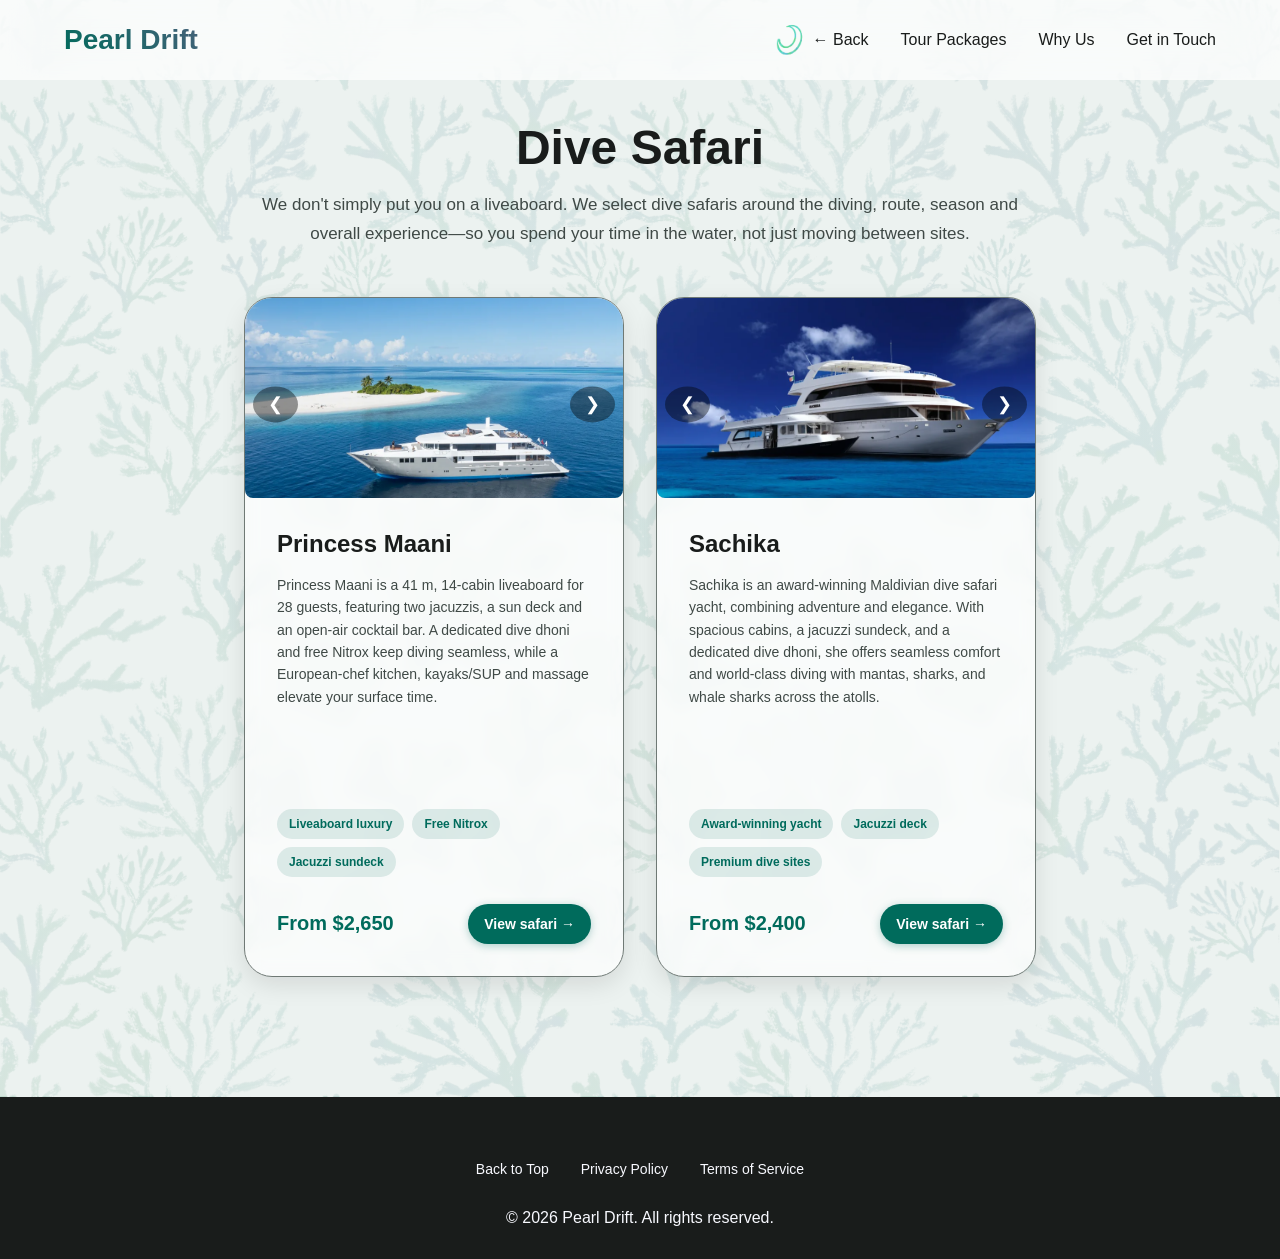
==== divesaf.html @ 76e69410 "Add files via upload" ====
<!DOCTYPE html>
<html lang="en">
<head>
    <meta charset="UTF-8">
    <meta name="viewport" content="width=device-width, initial-scale=1.0">
    <title>Pearl Drift Tours</title>
    <link rel="icon" type="image/svg+xml" href="images/favi.svg">
    <style>
        * {
            margin: 0;
            padding: 0;
            box-sizing: border-box;
        }

        body {
            font-family: 'Google Sans', -apple-system, BlinkMacSystemFont, 'Segoe UI', Roboto, sans-serif;
            transition: all 0.3s cubic-bezier(0.4, 0, 0.2, 1);
            overflow-x: hidden;
        }

        /* Light Theme Variables */
        :root {
            --primary: #006b5c;
            --primary-container: #7df8e5;
            --tertiary: #456179;
            --surface: #f8f9ff;
            --surface-variant: #dae4e0;
            --surface-container: #ecf2f0;
            --outline: #6f7975;
            --on-primary: #ffffff;
            --on-surface: #191c1b;
            --on-surface-variant: #3f4946;
            --background: linear-gradient(135deg, #f8f9ff 0%, #e3f2fd 100%);
            --tours-background-image: url("images/back/cor/corL.webp");
            --tours-background-overlay: rgba(236, 242, 240, 0.9);
            --card-background: rgba(255, 255, 255, 0.7);
            --footer-background: #191c1b;
            --footer-text: #f8f9ff;
        }

        /* Dark Theme Variables */
        [data-theme="dark"] {
            --primary: #5ddcc6;
            --primary-container: #00513f;
            --tertiary: #a2cbef;
            --surface: #0f1513;
            --surface-variant: #3f4946;
            --surface-container: #1a201e;
            --outline: #899390;
            --on-primary: #003831;
            --on-surface: #e0e3e1;
            --on-surface-variant: #bfc9c5;
            --background: linear-gradient(135deg, #0f1513 0%, #1a1f1c 100%);
            --tours-background-image: url("images/back/cor/corD.webp");
            --tours-background-overlay: rgba(26, 32, 30, 0.9);
            --card-background: rgba(26, 32, 30, 0.8);
            --footer-background: #0a0e0c;
            --footer-text: #e0e3e1;
        }

        body {
            background: var(--background);
            color: var(--on-surface);
        }

        /* Theme Toggle Switch */
        .theme-toggle {
            background: none;
            border: none;
            font-size: 20px;
            color: var(--on-surface);
            cursor: pointer;
            padding: 8px;
            transition: all 0.3s cubic-bezier(0.4, 0, 0.2, 1);
            border-radius: 50%;
            display: flex;
            align-items: center;
            justify-content: center;
            width: 48px;
            height: 48px;
            outline: none;
        }

        .theme-toggle:hover {
            background: var(--surface-variant);
            transform: scale(1.1);
        }

        /* Mobile Menu Button */
        .mobile-menu-toggle {
            display: none;
            background: none;
            border: none;
            font-size: 24px;
            color: var(--on-surface);
            cursor: pointer;
            border-radius: 50%;
            width: 40px;
            height: 40px;
            transition: all 0.3s cubic-bezier(0.4, 0, 0.2, 1);
            outline: none;
        }

        .mobile-menu-toggle:hover {
            background: var(--surface-variant);
        }

        /* Nav Controls Container */
        .nav-controls {
            display: flex;
            align-items: center;
            gap: 8px;
        }

        /* Left side container for logo and theme toggle */
        .nav-left {
            display: flex;
            align-items: center;
            gap: 16px;
        }

        /* Dynamic Header */
        header {
            position: fixed;
            top: 0;
            width: 100%;
            background: var(--card-background);
            backdrop-filter: blur(20px);
            z-index: 1000;
            padding: 16px 0;
            transition: all 0.3s cubic-bezier(0.4, 0, 0.2, 1);
        }

        nav {
            max-width: 1200px;
            margin: 0 auto;
            display: flex;
            justify-content: space-between;
            align-items: center;
            padding: 0 24px;
        }

        nav > :last-child {
            margin-left: auto;
        }

        .logo {
            font-size: 28px;
            font-weight: 700;
            text-decoration: none;
            background: linear-gradient(45deg, var(--primary), var(--tertiary));
            -webkit-background-clip: text;
            -webkit-text-fill-color: transparent;
            background-clip: text;
        }

        .nav-links {
            display: flex;
            gap: 32px;
            list-style: none;
            transition: all 0.3s cubic-bezier(0.4, 0, 0.2, 1);
            align-items: center;
            margin: 0;
            padding: 0;
        }

        .nav-links a {
            text-decoration: none;
            color: var(--on-surface);
            font-weight: 500;
            transition: all 0.3s ease;
            position: relative;
            display: inline-flex;
            align-items: center;
            height: 48px;
            line-height: 1;
            padding: 8px 0;
        }

        .nav-links a:hover {
            color: var(--primary);
        }

        .nav-links a::after {
            content: '';
            position: absolute;
            bottom: -4px;
            left: 0;
            width: 0;
            height: 2px;
            background: var(--primary);
            transition: width 0.3s ease;
        }

        .nav-links a:hover::after {
            width: 100%;
        }

        /* Tours Section */
        .tours {
            padding: 120px 0;
            background-color: var(--surface-container);
            background-image: linear-gradient(var(--tours-background-overlay), var(--tours-background-overlay)), var(--tours-background-image);
            background-position: center;
            background-size: cover;
            background-repeat: no-repeat;
        }

        .tours-container {
            max-width: 1200px;
            margin: 0 auto;
            padding: 0 24px;
        }

        .tours h2 {
            text-align: center;
            font-size: clamp(32px, 6vw, 48px);
            font-weight: 700;
            margin-bottom: 16px;
            color: var(--on-surface);
        }

        .tours-intro {
            max-width: 760px;
            margin: 0 auto 48px;
            color: var(--on-surface-variant);
            font-size: 17px;
            line-height: 1.7;
            text-align: center;
        }

        .tours-grid {
            display: grid;
            grid-template-columns: repeat(auto-fit, minmax(300px, 1fr));
            gap: 32px;
        }

        .tour-card {
            background: var(--card-background);
            border-radius: 28px;
            overflow: hidden;
            transition: all 0.3s cubic-bezier(0.4, 2, 0.2, 1);
            box-shadow: 0 8px 24px rgba(0, 0, 0, 0.1);
            backdrop-filter: blur(10px);
            border: 1px solid var(--outline);
            display: flex;
            flex-direction: column;
            height: 100%;
        }

        .tour-card:hover {
            transform: translateY(-8px);
            box-shadow: 0 16px 40px rgba(0, 0, 0, 0.15);
        }

        .tour-image-slideshow {
            position: relative;
            width: 100%;
            height: 200px;
            overflow: hidden;
            border-radius: 8px;
            cursor: pointer;
        }

        .tour-image-slideshow img {
            width: 100%;
            height: 100%;
            object-fit: cover;
            display: none;
            transition: opacity 0.5s ease-in-out;
        }

        .tour-image-slideshow img.active {
            display: block;
        }

        .tour-image-slideshow .prev,
        .tour-image-slideshow .next {
            position: absolute;
            top: 50%;
            transform: translateY(-32%);
            background: rgba(0,0,0,0.4);
            color: white;
            border: none;
            padding: 7px 15px;
            cursor: pointer;
            font-size: 18px;
            border-radius: 50%;
            transition: background 0.3s;
            z-index: 10;
        }

        .tour-image-slideshow .prev:hover,
        .tour-image-slideshow .next:hover {
            background: rgba(0,0,0,0.7);
        }

        .tour-image-slideshow .prev {
            left: 8px;
        }

        .tour-image-slideshow .next {
            right: 8px;
        }

        .tour-content {
            flex: 1 1 auto;
            display: flex;
            flex-direction: column;
            padding: 32px;
            height: auto;
        }

        .tour-content h3 {
            font-size: clamp(20px, 4vw, 24px);
            font-weight: 600;
            margin-bottom: 16px;
            color: var(--on-surface);
        }

        .tour-content p {
            flex: 1 1 auto;
            min-height: 0;
            color: var(--on-surface-variant);
            line-height: 1.6;
            margin-bottom: 24px;
            font-size: 14px;
            max-height: 200px;
            overflow-y: auto;
            overscroll-behavior: contain;
        }

        .tour-content p.is-scrollable:not(.is-at-scroll-end),
        #detailsModalBody.is-scrollable:not(.is-at-scroll-end) {
            -webkit-mask-image: linear-gradient(to bottom, #000 50%, rgba(0, 0, 0, 0.45) 100%);
            mask-image: linear-gradient(to bottom, #000 50%, rgba(0, 0, 0, 0.45) 100%);
        }

        .tour-content p.is-scrollable:focus-visible,
        #detailsModalBody.is-scrollable:focus-visible {
            outline: 2px solid var(--outline);
            outline-offset: 2px;
        }

        .tour-badges {
            display: flex;
            flex-wrap: wrap;
            gap: 8px;
            margin-top: auto;
            margin-bottom: 16px;
        }

        .tour-badge {
            display: inline-flex;
            align-items: center;
            padding: 8px 12px;
            border-radius: 999px;
            background: rgba(0, 107, 92, 0.12);
            color: var(--primary);
            font-size: 12px;
            font-weight: 600;
        }

        .tour-price {
            font-size: 20px;
            font-weight: 700;
            color: var(--primary);
            margin: 0;
            min-width: 0;
        }

        .tour-card-footer {
            display: flex;
            align-items: center;
            justify-content: space-between;
            gap: 12px;
            margin-top: auto;
        }

        .tour-card-footer .Contact-details-button {
            min-width: 0;
            padding: 12px 16px;
        }

        .Contact-details-button {
            background: var(--primary);
            color: var(--on-primary);
            border: none;
            padding: 12px 24px;
            border-radius: 100px;
            font-size: 14px;
            font-weight: 600;
            cursor: pointer;
            transition: all 0.3s cubic-bezier(0.4, 0, 0.2, 1);
            box-shadow: 0 2px 8px rgba(0, 107, 92, 0.3);
            outline: none;
            flex: 0 0 auto;
            min-width: 160px;
        }

        .flex-center-gap {
            display: flex;
            gap: 12px;
            justify-content: center;
        }

        .Contact-details-button:hover {
            transform: translateY(-1px);
            box-shadow: 0 4px 16px rgba(0, 107, 92, 0.4);
        }

        /* Footer */
        footer {
            background: var(--footer-background);
            color: var(--footer-text);
            padding: 64px 0 32px;
            text-align: center;
        }

        .footer-content {
            max-width: 1200px;
            margin: 0 auto;
            padding: 0 24px;
        }

        .footer-links {
            display: flex;
            justify-content: center;
            gap: 32px;
            margin-bottom: 32px;
            flex-wrap: wrap;
        }

        .footer-links a {
            color: var(--footer-text);
            text-decoration: none;
            transition: opacity 0.3s ease;
            font-size: 14px;
        }

        .footer-links a:hover {
            opacity: 0.7;
        }

        /* Animations */
        /* Mobile Responsive Design */
        @media (max-width: 768px) {
            .mobile-menu-toggle {
                display: block;
            }
            
            .nav-left {
                gap: 8px;
            }

            .theme-toggle {
                width: 36px;
                height: 36px;
                padding: 6px;
            }
            
            .nav-links {
                position: fixed;
                top: 72px;
                right: -100%;
                width: 80%;
                max-width: 300px;
                /* keep menu within viewport height; account for header space */
                height: calc(100vh);
                /* translucent fallback so panel shows even when blur isn't supported */
                background: var(--card-background, rgba(255,255,255,0.75));
                /* ensure correct compositing for backdrop */
                isolation: isolate;
                /* sit above other content */
                z-index: 1500;
                flex-direction: column;
                justify-content: flex-start;
                align-items: center;
                gap: 50px;
                padding: 40px 20px;

                transition: right 0.3s cubic-bezier(0.4, 0, 0.2, 1);
            }
            
            .nav-links.active {
                right: 0;
            }

            /* Enable backdrop-filter only when supported (use standard property to avoid
               DevTools 'invalid property' noise for prefixed rules) */
            @supports (backdrop-filter: blur(20px)) {
                .nav-links {
                    backdrop-filter: blur(20px);
                }
            }
            .nav-links a {
                font-size: 18px;
                padding: 12px 0;
                width: 100%;
                text-align: center;
            }
            
            .tours {
                padding: 80px 0;
            }
            
            .tours-container {
                padding: 0 20px;
            }
            
            .tours h2 {
                margin-bottom: 16px;
            }

            .tours-intro {
                margin-bottom: 32px;
                font-size: 16px;
            }
            
            .tours-grid {
                grid-template-columns: 1fr;
                gap: 24px;
            }
            
            .tour-content {
                padding: 32px 24px;
            }
            
            .footer-links {
                flex-direction: column;
                gap: 16px;
            }
            
            .footer-content {
                padding: 0 20px;
            }
            
            footer {
                padding: 48px 0 24px;
            }
        }

        /* Tablet Responsive */
        @media (max-width: 1024px) and (min-width: 769px) {
            .tours-grid {
                grid-template-columns: repeat(2, 1fr);
            }
            
            .tours-container {
                padding: 0 40px;
            }
        }

        @media (min-width: 769px) {
            .tours-grid {
                grid-template-columns: repeat(auto-fit, 380px);
                justify-content: center;
            }

            .tour-card {
                height: 680px;
            }

            .tour-image-slideshow {
                flex: 0 0 200px;
            }
        }

        /* Desktop: center the nav links */
        @media (min-width: 769px) {
            nav {
                display: grid;
                grid-template-columns: auto 1fr auto;
                align-items: center;
            }

            .nav-links {
                justify-self: center;
            }

            .nav-controls {
                justify-self: end;
            }

            .theme-toggle {
                width: 48px;
                height: 48px;
                padding: 8px;
            }
        }

        /* Extra Small Mobile */
        @media (max-width: 480px) {
            .tours h2 {
                font-size: 28px;
            }
            
            .tour-content h3 {
                font-size: 18px;
            }
            
            .tour-content {
                padding: 24px 20px;
            }
            
            .nav-links {
                width: 90%;
            }
            
            .logo {
                font-size: 24px;
            }
        }

        /* Shared back link styles (looks like nav links) */
        .back-link,
        .back-desktop a {
            text-decoration: none;
            color: var(--on-surface);
            font-weight: 500;
            font-size: 16px;
            position: relative;
            transition: all 0.3s ease;
        }

        .back-link:hover,
        .back-desktop a:hover {
            color: var(--primary);
        }

        /* underline animation */
        .back-link::after,
        .back-desktop a::after {
            content: '';
            position: absolute;
            bottom: -4px;
            left: 0;
            width: 0;
            height: 2px;
            background: var(--primary);
            transition: width 0.3s ease;
        }

        .back-link:hover::after,
        .back-desktop a:hover::after {
            width: 100%;
        }

        /* show/hide depending on screen size */
        .back-mobile { display: none; }   /* hidden by default */
        .back-desktop { display: list-item; } /* visible by default */

        @media (max-width: 768px) {
            .back-mobile { display: inline-block; margin-right: 12px; }
            .back-desktop { display: none; } /* hide in mobile menu */
        }
        /* Social buttons in popup cards*/
        .social-button {
            background: #f0f0f0;
            color: var(--on-primary);
            border: none;
            padding: 0;
            width: 56px;
            height: 56px;
            border-radius: 50%;
            cursor: pointer;
            font-size: 14px;
            font-weight: 600;
            transition: all 0.3s cubic-bezier(0.4, 0, 0.2, 1);
            box-shadow: 0 4px 16px rgba(0, 107, 92, 0.25);
            outline: none;
            display: flex;
            align-items: center;
            justify-content: center;
            flex-shrink: 0;
        }

        .social-button img {
            width: 28px;
            height: 28px;
            display: block;
            object-fit: contain;
        }

        .social-button:hover {
            transform: translateY(-4px) scale(1.05);
            box-shadow: 0 8px 24px rgba(0, 107, 92, 0.35);
            background: var(--primary-container);
        }

        .social-button:active {
            transform: translateY(-2px) scale(0.98);
        }
        /* Buttons container */
        .modal-buttons {
            display: flex;
            gap: 16px;
            justify-content: center;
            align-items: center;
            flex-wrap: wrap;
            width: 100%;
            margin-top: 12px;
        }

        /* Modal background */
        .modal {
            display: none;
            position: fixed;
            inset: 0;
            background: rgba(0, 0, 0, 0.6);
            align-items: center;
            justify-content: center;
            z-index: 2000;
        }

        /* Modal box */
        .modal-content {
            background: var(--surface);
            color: var(--on-surface);
            padding: 32px 24px;
            border-radius: 28px;
            text-align: center;
            width: min(380px, 92vw);
            max-width: 96vw;
            max-height: calc(100vh - 80px);
            overflow-y: auto;
            overflow-x: hidden;
            box-shadow: 0 12px 48px rgba(0,0,0,0.25);
            position: relative;
            display: flex;
            flex-direction: column;
            align-items: center;
            gap: 20px;
        }

        #detailsModal .modal-content {
            width: min(840px, 94vw);
            max-width: 94vw;
            height: min(760px, calc(100vh - 48px));
            height: min(760px, calc(100dvh - 48px));
            overflow: hidden;
            align-items: stretch;
            gap: 18px;
            text-align: left;
        }

        #detailsModal .modal-content h2 {
            padding-right: 40px;
            text-align: left;
        }

        #detailsModalBody {
            width: 100%;
            flex: 1 1 auto;
            min-height: 0;
            overflow-y: auto;
            overscroll-behavior: contain;
        }

        #detailsModal .trip-overview {
            margin: 0 0 8px;
            color: var(--on-surface-variant);
            font-size: 1rem;
            line-height: 1.6;
            text-align: left;
        }

        .trip-detail-grid {
            display: grid;
            grid-template-columns: repeat(2, minmax(0, 1fr));
            column-gap: 28px;
        }

        .trip-detail {
            padding: 16px 0;
        }

        .trip-detail h3 {
            margin: 0 0 8px;
            color: var(--on-surface);
            font-size: 0.95rem;
            font-weight: 700;
        }

        #detailsModal .trip-detail p,
        #detailsModal .trip-detail li {
            color: var(--on-surface-variant);
            font-size: 0.9rem;
            line-height: 1.55;
            text-align: left;
        }

        #detailsModal .trip-detail ul {
            margin: 0;
        }

        .trip-inquiry {
            display: flex;
            justify-content: flex-end;
            flex: 0 0 auto;
            padding-top: 14px;
        }

        .trip-inquiry button {
            width: auto;
            flex: 0 0 auto;
        }

        @media (max-width: 640px) {
            #detailsModal .modal-content {
                width: calc(100vw - 24px);
                max-width: calc(100vw - 24px);
                height: calc(100vh - 24px);
                height: calc(100dvh - 24px);
                padding: 28px 20px 20px;
            }

            .trip-detail-grid {
                grid-template-columns: minmax(0, 1fr);
            }

            .trip-inquiry button {
                width: 100%;
            }
        }

        /* Title + description */
        .modal-content h2 {
            margin: 0;
            font-size: 1.5rem;
            font-weight: 700;
            color: var(--primary);
            width: 100%;
            text-align: center;
        }

        .modal-content p {
            margin: 0;
            font-size: 0.95rem;
            color: var(--on-surface-variant);
            width: 100%;
            text-align: center;
            line-height: 1.5;
        }

        /* Modal highlights list styling */
        .modal-content ul {
            list-style: none;
            padding: 0;
            margin: 18px 0 0 0;
            max-width: 100%;
            text-align: left;
        }

        .modal-section {
            text-align: left;
            margin-top: 18px;
        }

        .modal-section h3 {
            margin: 0 0 10px;
            font-size: 1rem;
            font-weight: 700;
            color: var(--on-surface);
        }

        .modal-section p,
        .modal-section li {
            color: var(--on-surface-variant);
            line-height: 1.6;
            font-size: 0.95rem;
        }

        .modal-section ul {
            margin: 0;
            padding: 0;
            list-style: none;
        }

        .modal-content ul li {
            position: relative;
            padding-left: 22px;
            margin-bottom: 10px;
            font-size: 15px;
            color: var(--on-surface-variant);
        }

        .modal-content ul li::before {
            content: "\2022";
            position: absolute;
            left: 0;
            color: var(--primary);
            font-size: 18px;
            line-height: 1;
        }

        .modal-close {
            position: absolute;
            top: 16px;
            right: 16px;
            font-size: 2rem;
            color: var(--outline);
            cursor: pointer;
            line-height: 1;
            padding: 4px;
            transition: all 0.3s ease;
            border-radius: 50%;
            width: 40px;
            height: 40px;
            display: flex;
            align-items: center;
            justify-content: center;
        }

        .modal-close:hover {
            background: var(--surface-variant);
            color: var(--primary);
        }

        /* Carousel Lightbox Styles */
        #lightboxModal {
            display: none;
            position: fixed;
            inset: 0;
            z-index: 3000;
            background: rgba(32, 33, 36, 0.82);
            backdrop-filter: blur(12px);
            align-items: center;
            justify-content: center;
            transition: opacity 0.3s cubic-bezier(0.4,0,0.2,1);
        }

        #lightboxModal.active {
            display: flex;
            opacity: 1;
        }

        .lightbox-content {
            position: fixed;
            top: 0;
            left: 0;
            width: 100vw;
            height: 97vh;
            display: flex;
            flex-direction: column;
            align-items: center;
            justify-content: center;
            background: none;
            border-radius: 0;
            box-shadow: none;
            animation: fadeInScale 0.4s cubic-bezier(0.4,0,0.2,1);
            overflow: visible;
        }

        .lightbox-image-wrapper {
            position: relative;
            width: 100vw;
            height: 100vh;
            display: flex;
            align-items: center;
            justify-content: center;
            pointer-events: none;
        }

        .lightbox-arrows-bottom {
            display: flex;
            flex-direction: row;
            justify-content: center;
            align-items: center;
            gap: 16px;
            width: auto;
            margin-top: 8px;
            height: 48px;
            box-sizing: border-box;
            pointer-events: auto;
        }

        .lightbox-arrow {
            background: var(--surface);
            color: var(--primary);
            border: none;
            border-radius: 50%;
            width: 48px;
            height: 48px;
            cursor: pointer;
            z-index: 2;
            box-shadow: 0 2px 8px rgba(0,0,0,0.12);
            transition: background 0.2s, color 0.2s;
            display: flex;
            align-items: center;
            justify-content: center;
        }

        .lightbox-arrow:hover {
            background: var(--primary);
            color: var(--on-primary);
        }

        #lightboxImage {
            max-width: 96vw;
            max-height: 85vh;
            width: auto;
            height: auto;
            object-fit: contain;
            box-shadow: 0 4px 24px rgba(0,0,0,0.18);
            background: none;
            border: none;
            transition: box-shadow 0.2s, border 0.2s;
            display: block;
            margin: 0;
            pointer-events: auto;
            border-radius: 28px;
        }

        /* Temporary image used for animated lightbox transitions */
        .lightbox-temp-image {
            position: absolute;
            top: 0;
            left: 0;
            width: 100%;
            height: 100%;
            object-fit: contain;
            border-radius: 28px;
            box-shadow: 0 4px 24px rgba(0,0,0,0.18);
            transition: transform 260ms cubic-bezier(0.22,0.61,0.36,1);
            z-index: 1;
            pointer-events: none;
            transform: translateX(0%);
        }

        @keyframes fadeInScale {
            from { opacity: 0; transform: scale(0.96); }
            to { opacity: 1; transform: scale(1); }
        }

        #lightboxClose {
            position: absolute;
            top: 13px;
            right: 10px;
            font-size: 2rem;
            color: var(--outline);
            background: var(--surface);
            border: none;
            border-radius: 50%;
            width: 40px;
            height: 40px;
            cursor: pointer;
            z-index: 3;
            box-shadow: 0 2px 8px rgba(0,0,0,0.10);
            transition: color 0.2s, background 0.2s;
            display: flex;
            align-items: center;
            justify-content: center;
        }

        #lightboxClose:hover {
            background: var(--primary);
            color: var(--on-primary);
        }

        @media (max-width: 768px) {
            .lightbox-content {
                flex-direction: column !important;
                justify-content: center !important;
            }

            .lightbox-image-wrapper {
                flex-direction: column !important;
                align-items: center !important;
                justify-content: center !important;
                height: auto !important;
                min-height: 0 !important;
                flex: 0 0 auto !important;
            }

            .lightbox-arrows-bottom {
                position: fixed !important;
                left: 0;
                right: 0;
                bottom: 22vh;
                margin: 0 auto !important;
                z-index: 3001;
                justify-content: center !important;
                width: 100vw !important;
                background: none !important;
                pointer-events: auto;
            }
        }

        @media (min-width: 769px) {
            #lightboxImage {
                max-width: 64vw !important;
                max-height: 78vh !important;
                width: auto !important;
                height: auto !important;
                box-shadow: 0 8px 40px rgba(0,0,0,0.22);
            }
        }
    </style>
</head>
<body>
    <header>
        <nav>
            <div class="nav-left">
                <a class="logo" href="index.html#home">Pearl Drift</a>
            </div>
            <div class="nav-controls">
                <!-- Mobile Back button -->
                <a href="javascript:history.back()" class="back-link back-mobile">← Back</a>
                <button class="theme-toggle" onclick="toggleTheme()" aria-label="Toggle theme">
                    <img class="theme-icon" src="images/sm/moon.webp" style="width: 36px; height: 36px;">
                </button>
                <button class="mobile-menu-toggle" onclick="toggleMobileMenu()" aria-label="Toggle menu">
                    <span id="menu-icon">☰</span>
                </button>
            </div>
            <ul class="nav-links" id="nav-links">
                <!-- Desktop Back button -->
                <li class="back-desktop"><a href="javascript:history.back()">← Back</a></li>
                <li><a href="index.html#tours" onclick="closeMobileMenu()">Tour Packages</a></li>
                <li><a href="index.html#about" onclick="closeMobileMenu()">Why Us</a></li>
                <li><a href="index.html#contactUs" onclick="closeMobileMenu()">Get in Touch</a></li>
            </ul>
        </nav>
    </header>

   

    <section class="tours" id="tours">
        <div class="tours-container">
            <h2>Dive Safari</h2>
            <p class="tours-intro">We don't simply put you on a liveaboard. We select dive safaris around the diving, route, season and overall experience—so you spend your time in the water, not just moving between sites.</p>
            <div class="tours-grid">

                <!-- Princess Maani -->
                <div class="tour-card">
                   <div class="tour-image-slideshow">
                        <img src="images/saf/maani/maani1.webp" class="slide active" loading="lazy" onclick="openLightboxModal(['images/saf/maani/maani1.webp','images/saf/maani/maani2.webp','images/saf/maani/maani3.webp'], 0, this)">
                        <img src="images/saf/maani/maani2.webp" class="slide" loading="lazy" onclick="openLightboxModal(['images/saf/maani/maani1.webp','images/saf/maani/maani2.webp','images/saf/maani/maani3.webp'], 1, this)">
                        <img src="images/saf/maani/maani3.webp" class="slide" loading="lazy" onclick="openLightboxModal(['images/saf/maani/maani1.webp','images/saf/maani/maani2.webp','images/saf/maani/maani3.webp'], 2, this)">

                        <button class="prev" onclick="event.stopPropagation(); changeSlide(this, -1)">&#10094;</button>
                        <button class="next" onclick="event.stopPropagation(); changeSlide(this, 1)">&#10095;</button>
                    </div>

                    <div class="tour-content">
                        <h3>Princess Maani</h3>
                        <p>Princess Maani is a 41 m, 14-cabin liveaboard for 28 guests, featuring two jacuzzis, a sun deck and an open-air cocktail bar. A dedicated dive dhoni and free Nitrox keep diving seamless, while a European-chef kitchen, kayaks/SUP and massage elevate your surface time. </p>
                        <div class="tour-badges">
                            <span class="tour-badge">Liveaboard luxury</span>
                            <span class="tour-badge">Free Nitrox</span>
                            <span class="tour-badge">Jacuzzi sundeck</span>
                        </div>
                        <div class="tour-card-footer">
                            <div class="tour-price">From $2,650</div>
                            <button class="Contact-details-button" onclick="openDetailsModal('maani')">View safari &rarr;</button>
                        </div>
                    </div>
                </div>

                <!-- Sachika  -->
                <div class="tour-card">
                   <div class="tour-image-slideshow">
                        <img src="images/saf/sachika/sachika1.webp" class="slide active" loading="lazy" onclick="openLightboxModal(['images/saf/sachika/sachika1.webp','images/saf/sachika/sachika2.webp','images/saf/sachika/sachika3.webp'], 0, this)">
                        <img src="images/saf/sachika/sachika2.webp" class="slide" loading="lazy" onclick="openLightboxModal(['images/saf/sachika/sachika1.webp','images/saf/sachika/sachika2.webp','images/saf/sachika/sachika3.webp'], 1, this)">
                        <img src="images/saf/sachika/sachika3.webp" class="slide" loading="lazy" onclick="openLightboxModal(['images/saf/sachika/sachika1.webp','images/saf/sachika/sachika2.webp','images/saf/sachika/sachika3.webp'], 2, this)">

                        <button class="prev" onclick="event.stopPropagation(); changeSlide(this, -1)">&#10094;</button>
                        <button class="next" onclick="event.stopPropagation(); changeSlide(this, 1)">&#10095;</button>
                    </div>
                    <div class="tour-content">
                        <h3>Sachika</h3>
                        <p>Sachika is an award-winning Maldivian dive safari yacht, combining adventure and elegance. With spacious cabins, a jacuzzi sundeck, and a dedicated dive dhoni, she offers seamless comfort and world-class diving with mantas, sharks, and whale sharks across the atolls.</p>
                        <div class="tour-badges">
                            <span class="tour-badge">Award-winning yacht</span>
                            <span class="tour-badge">Jacuzzi deck</span>
                            <span class="tour-badge">Premium dive sites</span>
                        </div>
                        <div class="tour-card-footer">
                            <div class="tour-price">From $2,400</div>
                            <button class="Contact-details-button" onclick="openDetailsModal('sachika')">View safari &rarr;</button>
                        </div>
                    </div>
                </div>
            </div>
        </div>
    </section>

    <!-- Lightbox Modal for Enlarged Images -->
    <div id="lightboxModal">
        <div class="lightbox-content">
            <button id="lightboxClose" onclick="closeLightboxModal()" aria-label="Close lightbox">&times;</button>
            <div class="lightbox-image-wrapper">
            <img id="lightboxImage" src="" alt="Tour image" loading="eager">
            </div>
            <div class="lightbox-arrows-bottom">
                <button id="lightboxPrev" class="lightbox-arrow" onclick="lightboxPrev()" aria-label="Previous image">&#10094;</button>
                <button id="lightboxNext" class="lightbox-arrow" onclick="lightboxNext()" aria-label="Next image">&#10095;</button>
            </div>
        </div>
    </div>

    <!-- Details Modal -->
    <div id="detailsModal" class="modal" style="display:none;">
        <div class="modal-content" style="position:relative;">
            <span class="modal-close" onclick="closeDetailsModal()" style="position:absolute;top:12px;right:18px;font-size:2rem;cursor:pointer;">&times;</span>
            <h2 id="detailsModalTitle">Safari details</h2>
            <div id="detailsModalBody"></div>
            <div class="trip-inquiry"><button class="Contact-details-button" onclick="openSafariInquiry()">Ask about this safari</button></div>
        </div>
    </div>

    <!-- Contact Options Modal -->
    <div id="contactModal" class="modal">
        <div class="modal-content" style="position:relative;">
            <span class="modal-close" onclick="closeContactModal()" style="position:absolute;top:12px;right:18px;font-size:2rem;cursor:pointer;">&times;</span>
            <h2 id="modalTitle">Contact Us</h2>
            <p id="modalDescription">Choose how you want to reach us:</p>

            <div class="modal-buttons">
                <button class="social-button" onclick="redirectContact('email')"><img src="images/ico/contact/gma.svg" style="width:25px; height:25px;"></button>
                <button class="social-button" onclick="redirectContact('telegram')"><img src="images/ico/contact/tele.svg" style="width:25px; height:25px;"></button>
                <button class="social-button" onclick="redirectContact('whatsapp')"><img src="images/ico/contact/wha.svg" style="width:25px; height:25px;"></button>
            </div>
        </div>
    </div>

    <footer id="contact">
        <div class="footer-content">
            <div class="footer-links">
                <a href="index.html#home">Back to Top</a>
                <a href="privacy.html">Privacy Policy</a>
                <a href="terms.html">Terms of Service</a>
            </div>
            <p>&copy;  2026 Pearl Drift. All rights reserved.</p>
        </div>
    </footer>

    
</body>
<script>
        // Theme Management
        function toggleTheme() {
            const currentTheme = document.documentElement.getAttribute('data-theme');
            const newTheme = currentTheme === 'dark' ? 'light' : 'dark';
            
            document.documentElement.setAttribute('data-theme', newTheme);
            document.querySelectorAll('.theme-icon').forEach(img => {
                img.src = newTheme === 'dark' ? 'images/sm/sun.webp' : 'images/sm/moon.webp';
            });
            
            // Save theme preference
            localStorage.setItem('theme', newTheme);
        }

        // Load saved theme
        function loadTheme() {
            const savedTheme = localStorage.getItem('theme') || 'light';
            document.documentElement.setAttribute('data-theme', savedTheme);
            document.querySelectorAll('.theme-icon').forEach(img => {
                img.src = savedTheme === 'dark' ? 'images/sm/sun.webp' : 'images/sm/moon.webp';
            });
        }

        function updateTourDescriptionFade(paragraph) {
            const isScrollable = paragraph.scrollHeight > paragraph.clientHeight + 1;
            const isAtScrollEnd = paragraph.scrollTop + paragraph.clientHeight >= paragraph.scrollHeight - 1;

            paragraph.classList.toggle('is-scrollable', isScrollable);
            paragraph.classList.toggle('is-at-scroll-end', isScrollable && isAtScrollEnd);

            if (isScrollable) {
                paragraph.setAttribute('tabindex', '0');
            } else {
                paragraph.removeAttribute('tabindex');
            }
        }

        function setupTourDescriptionFades() {
            const paragraphs = document.querySelectorAll('.tour-content p, #detailsModalBody');
            paragraphs.forEach(paragraph => {
                paragraph.addEventListener('scroll', () => updateTourDescriptionFade(paragraph), { passive: true });
                updateTourDescriptionFade(paragraph);
            });
            window.addEventListener('resize', () => paragraphs.forEach(updateTourDescriptionFade));
        }

        // Mobile Menu Management
        function toggleMobileMenu() {
            const navLinks = document.getElementById('nav-links');
            const menuIcon = document.getElementById('menu-icon');
            const headerNav = document.querySelector('header nav');

            const opening = !navLinks.classList.contains('active');

            if (opening) {
                // Move the menu to document.body so it's outside the header's stacking context
                // This allows backdrop-filter to see the page behind the header.
                if (navLinks.parentElement !== document.body) document.body.appendChild(navLinks);
                navLinks.classList.add('active');
                menuIcon.textContent = '✕';
            } else {
                // Close and reattach back into the header nav so markup is preserved
                navLinks.classList.remove('active');
                menuIcon.textContent = '☰';
                if (headerNav && navLinks.parentElement !== headerNav) headerNav.appendChild(navLinks);
            }
        }

        function closeMobileMenu() {
            const navLinks = document.getElementById('nav-links');
            const menuIcon = document.getElementById('menu-icon');
            const headerNav = document.querySelector('header nav');

            navLinks.classList.remove('active');
            menuIcon.textContent = '☰';
            if (headerNav && navLinks.parentElement !== headerNav) headerNav.appendChild(navLinks);
        }

        // Smooth scrolling
        function scrollToSection(sectionId) {
            document.getElementById(sectionId).scrollIntoView({
                behavior: 'smooth'
            });
        }

        // Header scroll effect
        window.addEventListener('scroll', () => {
            const header = document.querySelector('header');
            if (window.scrollY > 100) {
                header.style.boxShadow = '0 4px 20px rgba(0, 0, 0, 0.1)';
            } else {
                header.style.boxShadow = 'none';
            }
        });

        // Close mobile menu when clicking outside
        document.addEventListener('click', (e) => {
            const navLinks = document.getElementById('nav-links');
            const mobileToggle = document.querySelector('.mobile-menu-toggle');
            
            if (!navLinks.contains(e.target) && !mobileToggle.contains(e.target)) {
                closeMobileMenu();
            }
        });

        // Animate elements on scroll
        const observerOptions = {
            threshold: 0.1,
            rootMargin: '0px 0px -50px 0px'
        };

        const observer = new IntersectionObserver((entries) => {
            entries.forEach(entry => {
                if (entry.isIntersecting) {
                    entry.target.style.animationPlayState = 'running';
                }
            });
        }, observerOptions);

        // Observe all animatable elements
        document.querySelectorAll('.feature-card, .tour-card').forEach(el => {
            observer.observe(el);
        });

        // Add click interactions for navigation
        document.querySelectorAll('.nav-links a').forEach(link => {
            link.addEventListener('click', (e) => {
                const href = link.getAttribute('href') || '';

                // If the link uses a javascript: handler (e.g. back button), or
                // it's not a fragment link (#id), allow default behavior.
                if (href.startsWith('javascript:') || !href.startsWith('#')) {
                    return; // let the browser handle it (e.g. history.back())
                }

                // Otherwise it's an in-page anchor: smooth-scroll to the section
                e.preventDefault();
                const targetId = href.substring(1);
                const targetEl = document.getElementById(targetId);
                if (targetEl) {
                    scrollToSection(targetId);
                }

                // Close mobile menu when a nav item is selected on small screens
                if (window.innerWidth <= 768) {
                    closeMobileMenu();
                }
            });
        });

        let lockedBodyStyles = null;

        function updateModalScrollLock() {
            const modalIsOpen = ['detailsModal', 'contactModal'].some(id => {
                const modal = document.getElementById(id);
                return modal && modal.style.display === 'flex';
            });
            const body = document.body;

            if (modalIsOpen && !lockedBodyStyles) {
                const scrollY = window.scrollY;
                lockedBodyStyles = {
                    scrollY,
                    position: body.style.position,
                    top: body.style.top,
                    left: body.style.left,
                    right: body.style.right,
                    width: body.style.width,
                    overflow: body.style.overflow
                };
                body.style.position = 'fixed';
                body.style.top = `-${scrollY}px`;
                body.style.left = '0';
                body.style.right = '0';
                body.style.width = '100%';
                body.style.overflow = 'hidden';
            } else if (!modalIsOpen && lockedBodyStyles) {
                const { scrollY, ...styles } = lockedBodyStyles;
                Object.assign(body.style, styles);
                lockedBodyStyles = null;
                window.scrollTo(0, scrollY);
            }
        }

        // Details Modal logic
        function openDetailsModal(tourType) {
            const detailsModalContent = {
                maani: {
                    title: "Princess Maani",
                    overview: "Princess Maani is a luxury liveaboard built for divers who want premium comfort, free Nitrox, and a dedicated dive dhoni across the Maldives.",
                    route: "Maldives atolls. Confirm the route and dive sites for the selected departure.",
                    vessel: "41 m liveaboard with 14 cabins for up to 28 guests and a dedicated dive dhoni.",
                    includes: [
                        "14-cabin accommodation for up to 28 guests",
                        "All meals by a European chef",
                        "Dedicated dive dhoni service",
                        "Free Nitrox for certified divers"
                    ],
                    activities: ["Guided diving across the atolls; marine sightings vary by route and season", "Kayaks and stand-up paddleboards", "Jacuzzis, open-air cocktail bar, and massage services"],
                    transfers: "Pickup from Malé or a domestic airport is listed. Confirm the embarkation point and transfer timing.",
                    priceBasis: "From $2,650 as shown on the trip card. Confirm currency, dates, cabin, trip length, and rate basis.",
                    importantNotes: ["14 cabins for up to 28 guests", "Free Nitrox is for certified divers", "Private dive guides and custom itinerary upgrades may be additional"]
                },
                sachika: {
                    title: "Sachika",
                    overview: "Sachika is an award-winning dive safari yacht offering spacious cabins, a jacuzzi sundeck, and premium diving experiences with mantas, sharks, and whale sharks.",
                    route: "Maldives atolls. Confirm the route and dive sites for the selected departure.",
                    vessel: "Award-winning safari yacht with spacious cabins, a dedicated dive dhoni, and a jacuzzi sundeck.",
                    includes: [
                        "Spacious onboard cabins",
                        "Three daily meals",
                        "Dedicated dive dhoni",
                        "Daily guided dive briefings"
                    ],
                    activities: ["Guided dives across the atolls", "Marine encounters may include mantas, sharks, and whale sharks; sightings are not guaranteed", "Private briefings, custom dive plans, and sunset cruises may be available"],
                    transfers: "Transfers from Malé are listed as available. Confirm whether they are included and the exact routing.",
                    priceBasis: "From $2,400 as shown on the trip card. Confirm currency, dates, cabin, trip length, and rate basis.",
                    importantNotes: ["Suitable for mixed-skill groups", "Best for 7 or more nights", "Whale shark encounters are seasonal and not guaranteed"]
                }
            };
            const tour = detailsModalContent[tourType];
            if (!tour) return;

            document.getElementById('detailsModalTitle').textContent = tour.title;
            const fields = [
                ["Route & atolls", tour.route],
                ["Vessel & accommodation", tour.vessel],
                ["What's included", tour.includes],
                ["Activities available", tour.activities],
                ["Transfers", tour.transfers],
                ["Price basis", tour.priceBasis],
                ["Important notes", tour.importantNotes]
            ];
            let bodyHtml = `<p class="trip-overview">${tour.overview}</p><div class="trip-detail-grid">`;
            fields.forEach(([label, value]) => {
                const content = Array.isArray(value)
                    ? `<ul>${value.map(item => `<li>${item}</li>`).join('')}</ul>`
                    : `<p>${value}</p>`;
                bodyHtml += `<section class="trip-detail"><h3>${label}</h3>${content}</section>`;
            });
            bodyHtml += '</div>';
            document.getElementById('detailsModalBody').innerHTML = bodyHtml;
            document.getElementById('detailsModal').style.display = 'flex';
            updateTourDescriptionFade(document.getElementById('detailsModalBody'));
            updateModalScrollLock();
        }

        function closeDetailsModal() {
            document.getElementById('detailsModal').style.display = 'none';
            updateModalScrollLock();
        }

        let inquirySafariTitle = '';

        function openSafariInquiry() {
            const safariTitle = document.getElementById('detailsModalTitle').textContent;
            openContactModal(safariTitle);
            closeDetailsModal();
        }

        // Contact Modal logic
        function openContactModal(safariTitle = '') {
            inquirySafariTitle = safariTitle;
            document.getElementById('modalTitle').textContent = safariTitle ? `Ask about ${safariTitle}` : 'Contact Us';
            document.getElementById('modalDescription').textContent = safariTitle
                ? `Share your travel dates and group size to ask about ${safariTitle}.`
                : 'Choose how you want to reach us:';
            document.getElementById('contactModal').style.display = 'flex';
            updateModalScrollLock();
        }

        function closeContactModal() {
            const modal = document.getElementById('contactModal');
            if (modal) modal.style.display = 'none';
            updateModalScrollLock();
        }

        // Image slider button functions
        function changeSlide(button, direction) {
            const slideshow = button.parentElement;
            try { slideshow._dragging = false; } catch (e) {}
            try { slideshow._lastDeltaX = undefined; } catch (e) {}
            buttonSlide(slideshow, direction);
        }

        // Deterministic animation used by prev/next buttons
        function buttonSlide(slideshow, direction) {
            const slides = Array.from(slideshow.querySelectorAll('.slide'));
            if (!slides.length) return;
            if (slideshow._animating) return;
            slideshow._animating = true;

            const cw = slideshow.clientWidth || slideshow.offsetWidth || 300;
            const currentIndex = slides.findIndex(s => s.classList.contains('active'));
            if (currentIndex < 0) {
                slides[0].classList.add('active');
            }
            const curIndex = slides.findIndex(s => s.classList.contains('active'));
            const targetIndex = (curIndex + direction + slides.length) % slides.length;
            if (curIndex === targetIndex) { slideshow._animating = false; return; }

            const current = slides[curIndex];
            const target = slides[targetIndex];

            slides.forEach(s => {
                s.style.transition = 'none';
                s.style.display = 'none';
                s.style.position = 'absolute';
                s.style.top = '0';
                s.style.left = '0';
                s.style.width = '100%';
                s.style.transform = '';
                s.style.zIndex = '';
            });

            current.style.display = 'block';
            current.style.zIndex = '2';
            current.style.transform = 'translateX(0)';

            target.style.display = 'block';
            target.style.zIndex = '1';
            target.style.transform = `translateX(${direction > 0 ? cw : -cw}px)`;

            void current.offsetWidth;
            current.style.transition = 'transform 260ms cubic-bezier(0.22,0.61,0.36,1)';
            target.style.transition = 'transform 260ms cubic-bezier(0.22,0.61,0.36,1)';

            current.style.transform = `translateX(${direction > 0 ? -cw : cw}px)`;
            target.style.transform = 'translateX(0)';

            const onTransitionEnd = () => {
                current.classList.remove('active');
                target.classList.add('active');

                slides.forEach(s => {
                    s.style.transition = '';
                    s.style.position = '';
                    s.style.top = '';
                    s.style.left = '';
                    s.style.width = '';
                    s.style.transform = '';
                    s.style.zIndex = '';
                    if (!s.classList.contains('active')) s.style.display = 'none';
                });

                current.removeEventListener('transitionend', onTransitionEnd);
                slideshow._animating = false;
            };

            current.addEventListener('transitionend', onTransitionEnd);
        }

        // Lightbox Modal Logic
        let lightboxImages = [];
        let lightboxIndex = 0;

        function preventScroll(e) { e.preventDefault(); }
        function preventScrollKeys(e) {
            const blocked = ['ArrowUp', 'ArrowDown', 'PageUp', 'PageDown', 'Home', 'End'];
            if (blocked.includes(e.key) || e.key === ' ' || e.key === 'Spacebar') {
                e.preventDefault();
            }
        }

        function openLightboxModal(images, index, clickedEl) {
            lightboxImages = images || [];

            if (clickedEl && clickedEl.getAttribute) {
                try {
                    const clickedSrc = clickedEl.getAttribute('src') || clickedEl.src;
                    const resolved = lightboxImages.findIndex(i => i === clickedSrc);
                    if (resolved >= 0) index = resolved;
                } catch (e) {}
            }

            lightboxIndex = (typeof index === 'number' && index >= 0) ? index : 0;

            const lbImg = document.getElementById('lightboxImage');
            if (lbImg) {
                try { lbImg.style.visibility = ''; } catch (e) {}
                lbImg.src = lightboxImages[lightboxIndex] || '';
            }
            const lbModal = document.getElementById('lightboxModal');
            if (lbModal) lbModal.classList.add('active');
            updateLightboxArrows();

            try {
                document.body.style.overflow = 'hidden';
                document.addEventListener('touchmove', preventScroll, { passive: false });
                document.addEventListener('wheel', preventScroll, { passive: false });
                document.addEventListener('keydown', preventScrollKeys, false);
            } catch (err) {
                document.addEventListener('touchmove', preventScroll, false);
                document.addEventListener('wheel', preventScroll, false);
                document.addEventListener('keydown', preventScrollKeys, false);
            }
        }

        function closeLightboxModal() {
            const lbModal = document.getElementById('lightboxModal');
            if (lbModal) lbModal.classList.remove('active');

            try {
                const wrapper = document.getElementById('lightboxImage') && document.getElementById('lightboxImage').parentElement;
                if (wrapper) {
                    const existing = wrapper.querySelectorAll('.lightbox-temp-image');
                    existing.forEach(t => t.parentElement && t.parentElement.removeChild(t));
                }
            } catch (err) {}

            try { lightboxImages = []; } catch (e) {}
            try { lightboxIndex = 0; } catch (e) {}
            try { if (lbModal) lbModal._animating = false; } catch (e) {}
            try {
                const lbImg = document.getElementById('lightboxImage');
                if (lbImg) lbImg.style.visibility = '';
            } catch (e) {}

            document.body.style.overflow = '';
            document.removeEventListener('touchmove', preventScroll);
            document.removeEventListener('wheel', preventScroll);
            document.removeEventListener('keydown', preventScrollKeys);
        }

        function lightboxPrev() { lightboxSlide(-1); }
        function lightboxNext() { lightboxSlide(1); }

        function lightboxSlide(direction) {
            const lbModal = document.getElementById('lightboxModal');
            const mainImg = document.getElementById('lightboxImage');
            const wrapper = mainImg.parentElement;
            if (!lbModal || !mainImg || !wrapper) return;
            if (lbModal._animating) return;
            if (!lightboxImages || lightboxImages.length < 1) return;

            const len = lightboxImages.length;
            const targetIndex = (lightboxIndex + direction + len) % len;
            if (targetIndex === lightboxIndex) return;

            lbModal._animating = true;
            const existing = wrapper.querySelectorAll('.lightbox-temp-image');
            existing.forEach(t => t.parentElement && t.parentElement.removeChild(t));

            const tempCurrent = document.createElement('img');
            const tempNext = document.createElement('img');
            tempCurrent.className = 'lightbox-temp-image';
            tempNext.className = 'lightbox-temp-image';
            tempCurrent.src = mainImg.src;
            tempNext.src = lightboxImages[targetIndex];
            tempCurrent.alt = mainImg.alt || '';
            tempNext.alt = mainImg.alt || '';

            [tempCurrent, tempNext].forEach(img => {
                img.style.position = 'absolute';
                img.style.top = '0';
                img.style.left = '0';
                img.style.width = '100%';
                img.style.height = '100%';
                img.style.objectFit = 'contain';
                img.style.pointerEvents = 'none';
            });

            tempCurrent.style.transform = 'translateX(0%)';
            tempCurrent.style.zIndex = '2';
            tempNext.style.transform = `translateX(${direction > 0 ? 100 : -100}%)`;
            tempNext.style.zIndex = '1';

            wrapper.appendChild(tempCurrent);
            wrapper.appendChild(tempNext);

            const startAnim = () => {
                mainImg.style.visibility = 'hidden';
                void tempCurrent.offsetWidth;

                tempCurrent.style.transition = 'transform 260ms cubic-bezier(0.22,0.61,0.36,1)';
                tempNext.style.transition = 'transform 260ms cubic-bezier(0.22,0.61,0.36,1)';
                tempCurrent.style.transform = `translateX(${direction > 0 ? -100 : 100}%)`;
                tempNext.style.transform = 'translateX(0%)';

                const onFinish = () => {
                    const stillOpen = lbModal && lbModal.classList && lbModal.classList.contains('active');
                    if (!stillOpen) {
                        if (tempCurrent.parentElement) tempCurrent.parentElement.removeChild(tempCurrent);
                        if (tempNext.parentElement) tempNext.parentElement.removeChild(tempNext);
                        lbModal._animating = false;
                        return;
                    }

                    mainImg.src = lightboxImages[targetIndex];
                    lightboxIndex = targetIndex;
                    updateLightboxArrows();

                    if (tempCurrent.parentElement) tempCurrent.parentElement.removeChild(tempCurrent);
                    if (tempNext.parentElement) tempNext.parentElement.removeChild(tempNext);

                    mainImg.style.visibility = '';
                    tempCurrent.removeEventListener('transitionend', onFinish);
                    lbModal._animating = false;
                };

                tempCurrent.addEventListener('transitionend', onFinish, { once: true });
            };

            if (tempNext.complete) startAnim(); else tempNext.onload = startAnim;
        }

        function updateLightboxArrows() {
            document.getElementById('lightboxPrev').style.display = lightboxImages.length > 1 ? 'block' : 'none';
            document.getElementById('lightboxNext').style.display = lightboxImages.length > 1 ? 'block' : 'none';
        }

        // Setup modal close on outside click
        function setupModalCloseOnOutsideClick() {
            const detailsModal = document.getElementById('detailsModal');
            if (detailsModal) {
                detailsModal.addEventListener('mousedown', function(e) {
                    if (e.target === detailsModal) closeDetailsModal();
                });
            }
            const contactModal = document.getElementById('contactModal');
            if (contactModal) {
                contactModal.addEventListener('mousedown', function(e) {
                    if (e.target === contactModal) closeContactModal();
                });
            }
            const lightboxModal = document.getElementById('lightboxModal');
            if (lightboxModal) {
                lightboxModal.addEventListener('mousedown', function(e) {
                    if (e.target === lightboxModal) closeLightboxModal();
                });
            }
            document.addEventListener('keydown', function(e) {
                if (e.key === 'Escape') {
                    closeDetailsModal();
                    closeContactModal();
                    closeLightboxModal();
                }
            });
        }

        // Touch / Swipe Support for slideshows and lightbox
        function setupTouchNavigation() {
            // Slideshow swipe on cards
            document.querySelectorAll('.tour-image-slideshow').forEach(slideshow => {
                let startX = 0;
                let deltaX = 0;
                let isTouch = false;

                slideshow.addEventListener('touchstart', function(e) {
                    if (!e.touches || e.touches.length === 0) return;
                    // don't start touch interactions while a slide animation is running
                    if (slideshow._animating) return;
                    // if the touch started on the prev/next buttons, don't treat it as a drag start
                    if (e.target && e.target.closest && e.target.closest('.prev, .next')) return;
                    startX = e.touches[0].clientX;
                    deltaX = 0;
                    isTouch = true;
                    // prepare slides for interactive drag
                    const slides = Array.from(slideshow.querySelectorAll('.slide'));
                    const cw = slideshow.clientWidth || slideshow.offsetWidth || 300;
                    const currentIndex = slides.findIndex(s => s.classList.contains('active'));
                    const prevIndex = (currentIndex - 1 + slides.length) % slides.length;
                    const nextIndex = (currentIndex + 1) % slides.length;

                    // hide all slides first
                    slides.forEach(s => {
                        s.style.transition = 'none';
                        s.style.display = 'none';
                        s.style.position = 'absolute';
                        s.style.top = '0';
                        s.style.left = '0';
                        s.style.width = '100%';
                        s.style.transform = '';
                        s.style.zIndex = '';
                    });

                    // only show and position prev, current and next slides
                    const current = slides[currentIndex];
                    const prev = slides[prevIndex];
                    const next = slides[nextIndex];
                    if (prev) {
                        prev.style.display = 'block';
                        prev.style.transform = `translateX(${-cw}px)`;
                        prev.style.zIndex = '1';
                    }
                    if (current) {
                        current.style.display = 'block';
                        current.style.transform = `translateX(0px)`;
                        current.style.zIndex = '2';
                    }
                    if (next) {
                        next.style.display = 'block';
                        next.style.transform = `translateX(${cw}px)`;
                        next.style.zIndex = '1';
                    }

                    // mark that this slideshow is being dragged interactively
                    slideshow._dragging = true;
                    slideshow._lastDeltaX = 0;
                }, {passive: true});

                slideshow.addEventListener('touchmove', function(e) {
                    if (!isTouch || !e.touches || e.touches.length === 0) return;
                    if (slideshow._animating) return;
                    deltaX = e.touches[0].clientX - startX;

                    // interactive translate of current/adjacent slides
                    const slides = Array.from(slideshow.querySelectorAll('.slide'));
                    const cw = slideshow.clientWidth || slideshow.offsetWidth || 300;
                    const currentIndex = slides.findIndex(s => s.classList.contains('active'));
                    if (currentIndex < 0) return;
                    const prevIndex = (currentIndex - 1 + slides.length) % slides.length;
                    const nextIndex = (currentIndex + 1) % slides.length;

                    const current = slides[currentIndex];
                    const prev = slides[prevIndex];
                    const next = slides[nextIndex];

                    // position neighbors
                    prev.style.transform = `translateX(${ -cw + deltaX }px)`;
                    current.style.transform = `translateX(${ deltaX }px)`;
                    next.style.transform = `translateX(${ cw + deltaX }px)`;
                }, {passive: true});

                slideshow.addEventListener('touchend', function(e) {
                    if (!isTouch) return;
                    if (slideshow._animating) return;
                    isTouch = false;
                    const threshold = 60; // px
                    const slides = Array.from(slideshow.querySelectorAll('.slide'));
                    const cw = slideshow.clientWidth || slideshow.offsetWidth || 300;
                    const currentIndex = slides.findIndex(s => s.classList.contains('active'));
                    if (currentIndex < 0) return;
                    const prevIndex = (currentIndex - 1 + slides.length) % slides.length;
                    const nextIndex = (currentIndex + 1) % slides.length;
                    const current = slides[currentIndex];
                    const prev = slides[prevIndex];
                    const next = slides[nextIndex];

                    // determine action
                    if (Math.abs(deltaX) > threshold) {
                        const dir = deltaX < 0 ? 1 : -1;
                        // perform a single, explicit animation for current and target slides
                        if (slideshow._animating) return;
                        slideshow._animating = true;

                        // choose indices
                        const targetIndex = (currentIndex + dir + slides.length) % slides.length;
                        const target = slides[targetIndex];

                        // Ensure target is visible and stacked correctly
                        target.style.display = 'block';
                        target.style.zIndex = '1';
                        current.style.zIndex = '2';

                        // animate both slides to their final positions
                        [current, target].forEach(s => s.style.transition = 'transform 260ms cubic-bezier(0.22,0.61,0.36,1)');
                        current.style.transform = `translateX(${dir > 0 ? -cw : cw}px)`;
                        target.style.transform = 'translateX(0)';

                        // after animation, finalize active class and cleanup
                        const finalize = () => {
                            // set active class first so hide logic is accurate
                            current.classList.remove('active');
                            target.classList.add('active');

                            // hide non-active slides and clear inline styles
                            slides.forEach(s => {
                                s.style.transition = '';
                                s.style.position = '';
                                s.style.top = '';
                                s.style.left = '';
                                s.style.width = '';
                                s.style.transform = '';
                                s.style.zIndex = '';
                                if (!s.classList.contains('active')) s.style.display = 'none';
                            });

                            slideshow._animating = false;
                            slideshow._dragging = false;
                            slideshow._lastDeltaX = undefined;
                            current.removeEventListener('transitionend', finalize);
                        };

                        current.addEventListener('transitionend', finalize);
                    } else {
                        // small move -> revert back
                        [prev, current, next].forEach(s => {
                            if (!s) return;
                            s.style.transition = 'transform 220ms cubic-bezier(0.22, 0.61, 0.36, 1)';
                            s.style.transform = '';
                        });

                        // after revert, cleanup inline styles
                        const cleanup = () => {
                            slides.forEach(s => {
                                s.style.transition = '';
                                if (!s.classList.contains('active')) s.style.display = 'none';
                                s.style.position = '';
                                s.style.top = '';
                                s.style.left = '';
                                s.style.width = '';
                                s.style.transform = '';
                            });
                        };
                        current.addEventListener('transitionend', cleanup, { once: true });
                        // clear dragging flag
                        slideshow._dragging = false;
                    }
                }, {passive: true});
            });

            // Lightbox swipe handling (interactive, single-step; mirrors card slideshow behavior)
            const lightboxModal = document.getElementById('lightboxModal');
            const lightboxImg = document.getElementById('lightboxImage');
            if (lightboxModal && lightboxImg) {
                let sx = 0, dx = 0, moving = false;
                let tempPrev = null, tempCur = null, tempNext = null;

                const start = (e) => {
                    if (!e.touches || e.touches.length === 0) return;
                    if (lightboxModal._animating) return;
                    sx = e.touches[0].clientX;
                    dx = 0;
                    moving = true;

                    // prepare three temp images (prev/current/next) that cover the wrapper
                    const wrapper = lightboxImg.parentElement;
                    const imgs = lightboxImages || [];
                    if (!imgs.length) return;
                    const len = imgs.length;
                    const cur = lightboxIndex;
                    const prev = (cur - 1 + len) % len;
                    const next = (cur + 1) % len;

                    // cleanup any leftover temps (including temps left by button navigation)
                    const existingTemps = wrapper.querySelectorAll('.lightbox-temp-image');
                    existingTemps.forEach(t => t.parentElement && t.parentElement.removeChild(t));
                    tempPrev = tempCur = tempNext = null;
                    tempPrev = document.createElement('img');
                    tempCur = document.createElement('img');
                    tempNext = document.createElement('img');
                    [tempPrev, tempCur, tempNext].forEach(t => t.className = 'lightbox-temp-image');
                    tempPrev.src = imgs[prev];
                    tempCur.src = imgs[cur];
                    tempNext.src = imgs[next];

                    // size/position to cover wrapper
                    [tempPrev, tempCur, tempNext].forEach(img => {
                        img.style.position = 'absolute';
                        img.style.top = '0';
                        img.style.left = '0';
                        img.style.width = '100%';
                        img.style.height = '100%';
                        img.style.objectFit = 'contain';
                        img.style.pointerEvents = 'none';
                        img.style.transition = 'none';
                    });

                    tempPrev.style.transform = 'translateX(-100%)';
                    tempCur.style.transform = 'translateX(0%)';
                    tempNext.style.transform = 'translateX(100%)';
                    tempCur.style.zIndex = '2';
                    tempPrev.style.zIndex = '1';
                    tempNext.style.zIndex = '1';

                    wrapper.appendChild(tempPrev);
                    wrapper.appendChild(tempCur);
                    wrapper.appendChild(tempNext);
                    lightboxImg.style.visibility = 'hidden';
                };

                const move = (e) => {
                    if (!moving || !e.touches || e.touches.length === 0) return;
                    dx = e.touches[0].clientX - sx;
                    const wrapper = lightboxImg.parentElement;
                    const cw = wrapper.clientWidth || window.innerWidth || 300;
                    const pct = (dx / cw) * 100;
                    if (tempPrev && tempCur && tempNext) {
                        tempPrev.style.transform = `translateX(${ -100 + pct }%)`;
                        tempCur.style.transform = `translateX(${ pct }%)`;
                        tempNext.style.transform = `translateX(${ 100 + pct }%)`;
                    }
                };

                const end = (e) => {
                    if (!moving) return;
                    moving = false;
                    const wrapper = lightboxImg.parentElement;
                    const cw = wrapper.clientWidth || window.innerWidth || 300;
                    const threshold = Math.min(80, cw * 0.18); // px or 18% width
                    if (!tempCur) {
                        // nothing to do
                        return;
                    }

                    if (Math.abs(dx) > threshold) {
                        const dir = dx < 0 ? 1 : -1;
                        // mark animating so other interactions are blocked during the transition
                        lightboxModal._animating = true;
                            // ensure target image is loaded first
                            const ensureLoadedAndAnimate = () => {
                                tempCur.style.transition = 'transform 260ms cubic-bezier(0.22,0.61,0.36,1)';
                                tempPrev.style.transition = 'transform 260ms cubic-bezier(0.22,0.61,0.36,1)';
                                tempNext.style.transition = 'transform 260ms cubic-bezier(0.22,0.61,0.36,1)';

                                tempCur.style.transform = `translateX(${ dir > 0 ? -100 : 100 }%)`;
                                if (dir > 0) tempNext.style.transform = 'translateX(0%)'; else tempPrev.style.transform = 'translateX(0%)';

                                const onFinish = () => {
                                    // determine whether modal is still open. If it was closed while
                                    // the transition was running, avoid mutating the lightbox state
                                    // (this prevents stale callbacks from setting the wrong image).
                                    const stillOpen = lightboxModal && lightboxModal.classList && lightboxModal.classList.contains('active');
                                    if (!stillOpen) {
                                        [tempPrev, tempCur, tempNext].forEach(t => { if (t && t.parentElement) t.parentElement.removeChild(t); });
                                        tempPrev = tempCur = tempNext = null;
                                        lightboxImg.style.visibility = '';
                                        lightboxModal._animating = false;
                                        return;
                                    }

                                    // determine new index and update main image
                                    const len = (lightboxImages || []).length;
                                    lightboxIndex = (lightboxIndex + dir + len) % len;
                                    lightboxImg.src = lightboxImages[lightboxIndex];
                                    updateLightboxArrows();

                                    // cleanup temps and restore main image
                                    [tempPrev, tempCur, tempNext].forEach(t => { if (t && t.parentElement) t.parentElement.removeChild(t); });
                                    tempPrev = tempCur = tempNext = null;
                                    lightboxImg.style.visibility = '';
                                    lightboxModal._animating = false;
                                };

                                tempCur.addEventListener('transitionend', onFinish, { once: true });
                            };

                            if ((dir > 0 && tempNext && tempNext.complete) || (dir < 0 && tempPrev && tempPrev.complete)) {
                                ensureLoadedAndAnimate();
                            } else {
                                const imgToWait = dir > 0 ? tempNext : tempPrev;
                                if (imgToWait) imgToWait.onload = ensureLoadedAndAnimate;
                                else ensureLoadedAndAnimate();
                            }
                    } else {
                        // revert to center
                        tempCur.style.transition = 'transform 180ms cubic-bezier(0.22,0.61,0.36,1)';
                        tempPrev.style.transition = 'transform 180ms cubic-bezier(0.22,0.61,0.36,1)';
                        tempNext.style.transition = 'transform 180ms cubic-bezier(0.22,0.61,0.36,1)';
                        tempPrev.style.transform = 'translateX(-100%)';
                        tempCur.style.transform = 'translateX(0%)';
                        tempNext.style.transform = 'translateX(100%)';

                        const onRevert = () => {
                            [tempPrev, tempCur, tempNext].forEach(t => { if (t && t.parentElement) t.parentElement.removeChild(t); });
                            tempPrev = tempCur = tempNext = null;
                            lightboxImg.style.visibility = '';
                            lightboxModal._animating = false;
                        };

                        tempCur.addEventListener('transitionend', onRevert, { once: true });
                    }
                    dx = 0;
                };

                // Attach to image and modal (cover different devices)
                lightboxImg.addEventListener('touchstart', start, {passive: true});
                lightboxImg.addEventListener('touchmove', move, {passive: true});
                lightboxImg.addEventListener('touchend', end, {passive: true});

                lightboxModal.addEventListener('touchstart', start, {passive: true});
                lightboxModal.addEventListener('touchmove', move, {passive: true});
                lightboxModal.addEventListener('touchend', end, {passive: true});
            }
        }

        // Initialize theme on page load
        document.addEventListener('DOMContentLoaded', function() {
            loadTheme();
            setupTourDescriptionFades();
            setupModalCloseOnOutsideClick();
            setupTouchNavigation();
        });

        // Handle resize events
        window.addEventListener('resize', () => {
            document.querySelectorAll('.tour-content p, #detailsModalBody').forEach(updateTourDescriptionFade);
            if (window.innerWidth > 768) {
                closeMobileMenu();
            }
        });

        // Redirect to chosen contact method
function redirectContact(method) {
    const subject = inquirySafariTitle ? `Safari enquiry: ${inquirySafariTitle}` : 'Tour Enquiry';
    const body = inquirySafariTitle
        ? `Hi Pearl Drift,\n\nI'm interested in ${inquirySafariTitle}. Please share availability, cabin options, route, transfers, and the rate basis.\n\nMy travel dates and group size: `
        : 'Hi Pearl Drift,\n\nI\'m interested in your tour packages. Please send me more details.';

    if (method === 'email') {
        // Simple mobile detection
        const isMobile = /Android|iPhone|iPad|iPod/i.test(navigator.userAgent);

        if (isMobile) {
            // Open default mobile email app
            window.location.href = `mailto:tinyislets@gmail.com?subject=${encodeURIComponent(subject)}&body=${encodeURIComponent(body)}`;
        } else {
            // Open Gmail compose in desktop browser
            window.open(
                `https://mail.google.com/mail/?view=cm&fs=1&to=tinyislets@gmail.com&su=${encodeURIComponent(subject)}&body=${encodeURIComponent(body)}`,
                '_blank'
            );
        }
    } else if (method === 'telegram') {
        window.open('https://t.me/pearlDrift', '_blank');
    } else if (method === 'whatsapp') {
        window.open('https://wa.me/message/65AGSTP42DCWM1', '_blank'); // Replace with your WhatsApp number
    }
}
    </script>
</html>
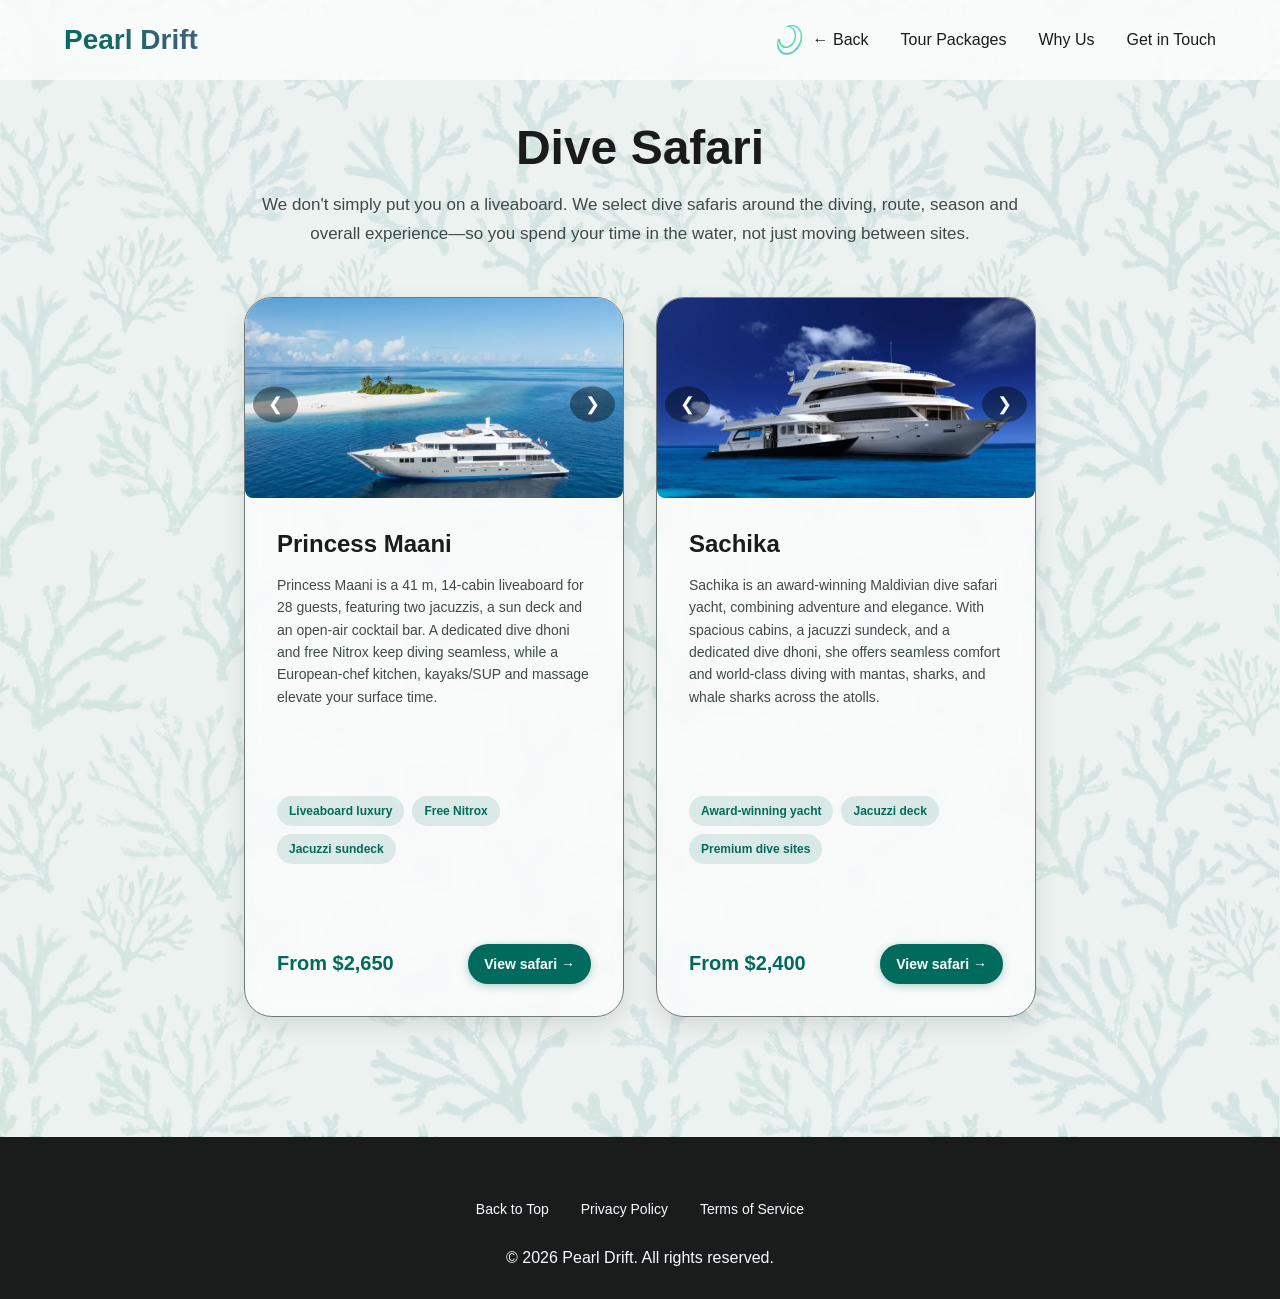
==== commit 5c26b7cd: "Add files via upload" ====
--- a/divesaf.html
+++ b/divesaf.html
@@ -5,6 +5,7 @@
     <meta name="viewport" content="width=device-width, initial-scale=1.0">
     <title>Pearl Drift Tours</title>
     <link rel="icon" type="image/svg+xml" href="images/favi.svg">
+    <link rel="stylesheet" href="css/theme-scrollbars.css">
     <style>
         * {
             margin: 0;
@@ -245,7 +246,7 @@
             border: 1px solid var(--outline);
             display: flex;
             flex-direction: column;
-            height: 100%;
+            height: 720px;
         }
 
         .tour-card:hover {
@@ -318,28 +319,80 @@
             color: var(--on-surface);
         }
 
+        .tour-description-pager {
+            flex: 0 0 auto;
+            min-height: 0;
+            display: flex;
+            flex-direction: column;
+            margin-bottom: 24px;
+        }
+
+        .tour-description-pager.has-pages {
+            flex: 0 0 calc(var(--description-page-height) + 40px);
+            height: calc(var(--description-page-height) + 40px);
+        }
+
+        .tour-description-pager.has-pages .tour-description-page {
+            flex: 0 0 var(--description-page-height);
+            height: var(--description-page-height);
+        }
+
         .tour-content p {
-            flex: 1 1 auto;
+            flex: 0 0 auto;
             min-height: 0;
             color: var(--on-surface-variant);
             line-height: 1.6;
-            margin-bottom: 24px;
+            margin-bottom: 0;
             font-size: 14px;
-            max-height: 200px;
-            overflow-y: auto;
-            overscroll-behavior: contain;
-        }
-
-        .tour-content p.is-scrollable:not(.is-at-scroll-end),
+            max-height: 220px;
+            overflow: hidden;
+            overflow-wrap: anywhere;
+        }
+
         #detailsModalBody.is-scrollable:not(.is-at-scroll-end) {
             -webkit-mask-image: linear-gradient(to bottom, #000 50%, rgba(0, 0, 0, 0.45) 100%);
             mask-image: linear-gradient(to bottom, #000 50%, rgba(0, 0, 0, 0.45) 100%);
         }
 
-        .tour-content p.is-scrollable:focus-visible,
         #detailsModalBody.is-scrollable:focus-visible {
             outline: 2px solid var(--outline);
             outline-offset: 2px;
+        }
+
+        .tour-description-controls {
+            display: flex;
+            align-items: center;
+            justify-content: center;
+            gap: 12px;
+            margin-top: 8px;
+        }
+
+        .tour-description-controls[hidden] {
+            display: none;
+        }
+
+        .tour-description-controls button {
+            width: 32px;
+            height: 32px;
+            border: 1px solid var(--outline);
+            border-radius: 50%;
+            background: var(--card-background);
+            color: var(--on-surface);
+            font-size: 22px;
+            line-height: 1;
+            cursor: pointer;
+        }
+
+        .tour-description-controls button:disabled {
+            opacity: 0.45;
+            cursor: default;
+        }
+
+        .tour-description-counter {
+            min-width: 40px;
+            color: var(--on-surface-variant);
+            font-size: 12px;
+            text-align: center;
         }
 
         .tour-badges {
@@ -521,6 +574,14 @@
                 grid-template-columns: 1fr;
                 gap: 24px;
             }
+
+            .tour-card {
+                height: 720px;
+            }
+
+            .tour-image-slideshow {
+                flex: 0 0 200px;
+            }
             
             .tour-content {
                 padding: 32px 24px;
@@ -558,7 +619,7 @@
             }
 
             .tour-card {
-                height: 680px;
+                height: 720px;
             }
 
             .tour-image-slideshow {
@@ -948,7 +1009,7 @@
             background: none;
             border-radius: 0;
             box-shadow: none;
-            animation: fadeInScale 0.4s cubic-bezier(0.4,0,0.2,1);
+            animation: fadeIn 0.2s ease-out both;
             overflow: visible;
         }
 
@@ -963,21 +1024,28 @@
         }
 
         .lightbox-arrows-bottom {
+            position: fixed;
+            top: 50%;
+            left: 0;
+            right: 0;
+            transform: translateY(-50%);
             display: flex;
             flex-direction: row;
-            justify-content: center;
+            justify-content: space-between;
             align-items: center;
             gap: 16px;
-            width: auto;
-            margin-top: 8px;
+            width: 100vw;
             height: 48px;
+            padding: 0 clamp(12px, 2vw, 28px);
             box-sizing: border-box;
-            pointer-events: auto;
+            pointer-events: none;
+            z-index: 3001;
         }
 
         .lightbox-arrow {
             background: var(--surface);
             color: var(--primary);
+            opacity: 0.45;
             border: none;
             border-radius: 50%;
             width: 48px;
@@ -989,6 +1057,7 @@
             display: flex;
             align-items: center;
             justify-content: center;
+            pointer-events: auto;
         }
 
         .lightbox-arrow:hover {
@@ -1010,17 +1079,21 @@
             margin: 0;
             pointer-events: auto;
             border-radius: 28px;
+            clip-path: inset(0 round 28px);
         }
 
         /* Temporary image used for animated lightbox transitions */
         .lightbox-temp-image {
             position: absolute;
-            top: 0;
-            left: 0;
-            width: 100%;
-            height: 100%;
+            top: 50%;
+            left: 50%;
+            width: auto;
+            height: auto;
+            max-width: 96vw;
+            max-height: 85vh;
             object-fit: contain;
             border-radius: 28px;
+            clip-path: inset(0 round 28px);
             box-shadow: 0 4px 24px rgba(0,0,0,0.18);
             transition: transform 260ms cubic-bezier(0.22,0.61,0.36,1);
             z-index: 1;
@@ -1028,9 +1101,9 @@
             transform: translateX(0%);
         }
 
-        @keyframes fadeInScale {
-            from { opacity: 0; transform: scale(0.96); }
-            to { opacity: 1; transform: scale(1); }
+        @keyframes fadeIn {
+            from { opacity: 0; }
+            to { opacity: 1; }
         }
 
         #lightboxClose {
@@ -1075,20 +1148,24 @@
 
             .lightbox-arrows-bottom {
                 position: fixed !important;
+                top: 50% !important;
                 left: 0;
                 right: 0;
-                bottom: 22vh;
-                margin: 0 auto !important;
+                bottom: auto;
+                transform: translateY(-50%) !important;
+                margin: 0 !important;
                 z-index: 3001;
-                justify-content: center !important;
+                justify-content: space-between !important;
                 width: 100vw !important;
+                padding: 0 12px !important;
                 background: none !important;
-                pointer-events: auto;
+                pointer-events: none;
             }
         }
 
         @media (min-width: 769px) {
-            #lightboxImage {
+            #lightboxImage,
+            .lightbox-temp-image {
                 max-width: 64vw !important;
                 max-height: 78vh !important;
                 width: auto !important;
@@ -1130,58 +1207,7 @@
         <div class="tours-container">
             <h2>Dive Safari</h2>
             <p class="tours-intro">We don't simply put you on a liveaboard. We select dive safaris around the diving, route, season and overall experience—so you spend your time in the water, not just moving between sites.</p>
-            <div class="tours-grid">
-
-                <!-- Princess Maani -->
-                <div class="tour-card">
-                   <div class="tour-image-slideshow">
-                        <img src="images/saf/maani/maani1.webp" class="slide active" loading="lazy" onclick="openLightboxModal(['images/saf/maani/maani1.webp','images/saf/maani/maani2.webp','images/saf/maani/maani3.webp'], 0, this)">
-                        <img src="images/saf/maani/maani2.webp" class="slide" loading="lazy" onclick="openLightboxModal(['images/saf/maani/maani1.webp','images/saf/maani/maani2.webp','images/saf/maani/maani3.webp'], 1, this)">
-                        <img src="images/saf/maani/maani3.webp" class="slide" loading="lazy" onclick="openLightboxModal(['images/saf/maani/maani1.webp','images/saf/maani/maani2.webp','images/saf/maani/maani3.webp'], 2, this)">
-
-                        <button class="prev" onclick="event.stopPropagation(); changeSlide(this, -1)">&#10094;</button>
-                        <button class="next" onclick="event.stopPropagation(); changeSlide(this, 1)">&#10095;</button>
-                    </div>
-
-                    <div class="tour-content">
-                        <h3>Princess Maani</h3>
-                        <p>Princess Maani is a 41 m, 14-cabin liveaboard for 28 guests, featuring two jacuzzis, a sun deck and an open-air cocktail bar. A dedicated dive dhoni and free Nitrox keep diving seamless, while a European-chef kitchen, kayaks/SUP and massage elevate your surface time. </p>
-                        <div class="tour-badges">
-                            <span class="tour-badge">Liveaboard luxury</span>
-                            <span class="tour-badge">Free Nitrox</span>
-                            <span class="tour-badge">Jacuzzi sundeck</span>
-                        </div>
-                        <div class="tour-card-footer">
-                            <div class="tour-price">From $2,650</div>
-                            <button class="Contact-details-button" onclick="openDetailsModal('maani')">View safari &rarr;</button>
-                        </div>
-                    </div>
-                </div>
-
-                <!-- Sachika  -->
-                <div class="tour-card">
-                   <div class="tour-image-slideshow">
-                        <img src="images/saf/sachika/sachika1.webp" class="slide active" loading="lazy" onclick="openLightboxModal(['images/saf/sachika/sachika1.webp','images/saf/sachika/sachika2.webp','images/saf/sachika/sachika3.webp'], 0, this)">
-                        <img src="images/saf/sachika/sachika2.webp" class="slide" loading="lazy" onclick="openLightboxModal(['images/saf/sachika/sachika1.webp','images/saf/sachika/sachika2.webp','images/saf/sachika/sachika3.webp'], 1, this)">
-                        <img src="images/saf/sachika/sachika3.webp" class="slide" loading="lazy" onclick="openLightboxModal(['images/saf/sachika/sachika1.webp','images/saf/sachika/sachika2.webp','images/saf/sachika/sachika3.webp'], 2, this)">
-
-                        <button class="prev" onclick="event.stopPropagation(); changeSlide(this, -1)">&#10094;</button>
-                        <button class="next" onclick="event.stopPropagation(); changeSlide(this, 1)">&#10095;</button>
-                    </div>
-                    <div class="tour-content">
-                        <h3>Sachika</h3>
-                        <p>Sachika is an award-winning Maldivian dive safari yacht, combining adventure and elegance. With spacious cabins, a jacuzzi sundeck, and a dedicated dive dhoni, she offers seamless comfort and world-class diving with mantas, sharks, and whale sharks across the atolls.</p>
-                        <div class="tour-badges">
-                            <span class="tour-badge">Award-winning yacht</span>
-                            <span class="tour-badge">Jacuzzi deck</span>
-                            <span class="tour-badge">Premium dive sites</span>
-                        </div>
-                        <div class="tour-card-footer">
-                            <div class="tour-price">From $2,400</div>
-                            <button class="Contact-details-button" onclick="openDetailsModal('sachika')">View safari &rarr;</button>
-                        </div>
-                    </div>
-                </div>
+            <div class="tours-grid" id="tourDataGrid" data-source="data/dive-safaris.json">
             </div>
         </div>
     </section>
@@ -1277,12 +1303,10 @@
         }
 
         function setupTourDescriptionFades() {
-            const paragraphs = document.querySelectorAll('.tour-content p, #detailsModalBody');
-            paragraphs.forEach(paragraph => {
+            document.querySelectorAll('#detailsModalBody').forEach(paragraph => {
                 paragraph.addEventListener('scroll', () => updateTourDescriptionFade(paragraph), { passive: true });
                 updateTourDescriptionFade(paragraph);
             });
-            window.addEventListener('resize', () => paragraphs.forEach(updateTourDescriptionFade));
         }
 
         // Mobile Menu Management
@@ -1425,44 +1449,15 @@
 
         // Details Modal logic
         function openDetailsModal(tourType) {
-            const detailsModalContent = {
-                maani: {
-                    title: "Princess Maani",
-                    overview: "Princess Maani is a luxury liveaboard built for divers who want premium comfort, free Nitrox, and a dedicated dive dhoni across the Maldives.",
-                    route: "Maldives atolls. Confirm the route and dive sites for the selected departure.",
-                    vessel: "41 m liveaboard with 14 cabins for up to 28 guests and a dedicated dive dhoni.",
-                    includes: [
-                        "14-cabin accommodation for up to 28 guests",
-                        "All meals by a European chef",
-                        "Dedicated dive dhoni service",
-                        "Free Nitrox for certified divers"
-                    ],
-                    activities: ["Guided diving across the atolls; marine sightings vary by route and season", "Kayaks and stand-up paddleboards", "Jacuzzis, open-air cocktail bar, and massage services"],
-                    transfers: "Pickup from Malé or a domestic airport is listed. Confirm the embarkation point and transfer timing.",
-                    priceBasis: "From $2,650 as shown on the trip card. Confirm currency, dates, cabin, trip length, and rate basis.",
-                    importantNotes: ["14 cabins for up to 28 guests", "Free Nitrox is for certified divers", "Private dive guides and custom itinerary upgrades may be additional"]
-                },
-                sachika: {
-                    title: "Sachika",
-                    overview: "Sachika is an award-winning dive safari yacht offering spacious cabins, a jacuzzi sundeck, and premium diving experiences with mantas, sharks, and whale sharks.",
-                    route: "Maldives atolls. Confirm the route and dive sites for the selected departure.",
-                    vessel: "Award-winning safari yacht with spacious cabins, a dedicated dive dhoni, and a jacuzzi sundeck.",
-                    includes: [
-                        "Spacious onboard cabins",
-                        "Three daily meals",
-                        "Dedicated dive dhoni",
-                        "Daily guided dive briefings"
-                    ],
-                    activities: ["Guided dives across the atolls", "Marine encounters may include mantas, sharks, and whale sharks; sightings are not guaranteed", "Private briefings, custom dive plans, and sunset cruises may be available"],
-                    transfers: "Transfers from Malé are listed as available. Confirm whether they are included and the exact routing.",
-                    priceBasis: "From $2,400 as shown on the trip card. Confirm currency, dates, cabin, trip length, and rate basis.",
-                    importantNotes: ["Suitable for mixed-skill groups", "Best for 7 or more nights", "Whale shark encounters are seasonal and not guaranteed"]
-                }
-            };
-            const tour = detailsModalContent[tourType];
-            if (!tour) return;
-
-            document.getElementById('detailsModalTitle').textContent = tour.title;
+            const record = window.tourData && window.tourData[tourType];
+            const tour = record && record.details;
+            if (!tour || !record.published) return;
+
+            const escapeHtml = value => String(value ?? '').replace(/[&<>"']/g, char => ({
+                '&': '&amp;', '<': '&lt;', '>': '&gt;', '"': '&quot;', "'": '&#39;'
+            }[char]));
+
+            document.getElementById('detailsModalTitle').textContent = tour.title || record.title;
             const fields = [
                 ["Route & atolls", tour.route],
                 ["Vessel & accommodation", tour.vessel],
@@ -1472,12 +1467,13 @@
                 ["Price basis", tour.priceBasis],
                 ["Important notes", tour.importantNotes]
             ];
-            let bodyHtml = `<p class="trip-overview">${tour.overview}</p><div class="trip-detail-grid">`;
+            let bodyHtml = `<p class="trip-overview">${escapeHtml(tour.overview)}</p><div class="trip-detail-grid">`;
             fields.forEach(([label, value]) => {
+                if (value === undefined || value === null || value === '') return;
                 const content = Array.isArray(value)
-                    ? `<ul>${value.map(item => `<li>${item}</li>`).join('')}</ul>`
-                    : `<p>${value}</p>`;
-                bodyHtml += `<section class="trip-detail"><h3>${label}</h3>${content}</section>`;
+                    ? `<ul>${value.map(item => `<li>${escapeHtml(item)}</li>`).join('')}</ul>`
+                    : `<p>${escapeHtml(value)}</p>`;
+                bodyHtml += `<section class="trip-detail"><h3>${escapeHtml(label)}</h3>${content}</section>`;
             });
             bodyHtml += '</div>';
             document.getElementById('detailsModalBody').innerHTML = bodyHtml;
@@ -1693,17 +1689,18 @@
 
             [tempCurrent, tempNext].forEach(img => {
                 img.style.position = 'absolute';
-                img.style.top = '0';
-                img.style.left = '0';
-                img.style.width = '100%';
-                img.style.height = '100%';
+                img.style.top = '50%';
+                img.style.left = '50%';
+                img.style.width = 'auto';
+                img.style.height = 'auto';
                 img.style.objectFit = 'contain';
                 img.style.pointerEvents = 'none';
             });
 
-            tempCurrent.style.transform = 'translateX(0%)';
+            const slideWidth = wrapper.clientWidth || window.innerWidth;
+            tempCurrent.style.transform = 'translate3d(-50%, -50%, 0)';
             tempCurrent.style.zIndex = '2';
-            tempNext.style.transform = `translateX(${direction > 0 ? 100 : -100}%)`;
+            tempNext.style.transform = `translate3d(calc(-50% + ${direction * slideWidth}px), -50%, 0)`;
             tempNext.style.zIndex = '1';
 
             wrapper.appendChild(tempCurrent);
@@ -1715,8 +1712,8 @@
 
                 tempCurrent.style.transition = 'transform 260ms cubic-bezier(0.22,0.61,0.36,1)';
                 tempNext.style.transition = 'transform 260ms cubic-bezier(0.22,0.61,0.36,1)';
-                tempCurrent.style.transform = `translateX(${direction > 0 ? -100 : 100}%)`;
-                tempNext.style.transform = 'translateX(0%)';
+                tempCurrent.style.transform = `translate3d(calc(-50% + ${direction * -slideWidth}px), -50%, 0)`;
+                tempNext.style.transform = 'translate3d(-50%, -50%, 0)';
 
                 const onFinish = () => {
                     const stillOpen = lbModal && lbModal.classList && lbModal.classList.contains('active');
@@ -1989,18 +1986,19 @@
                     // size/position to cover wrapper
                     [tempPrev, tempCur, tempNext].forEach(img => {
                         img.style.position = 'absolute';
-                        img.style.top = '0';
-                        img.style.left = '0';
-                        img.style.width = '100%';
-                        img.style.height = '100%';
+                        img.style.top = '50%';
+                        img.style.left = '50%';
+                        img.style.width = 'auto';
+                        img.style.height = 'auto';
                         img.style.objectFit = 'contain';
                         img.style.pointerEvents = 'none';
                         img.style.transition = 'none';
                     });
 
-                    tempPrev.style.transform = 'translateX(-100%)';
-                    tempCur.style.transform = 'translateX(0%)';
-                    tempNext.style.transform = 'translateX(100%)';
+                    const slideWidth = wrapper.clientWidth || window.innerWidth || 300;
+                    tempPrev.style.transform = `translate3d(calc(-50% - ${slideWidth}px), -50%, 0)`;
+                    tempCur.style.transform = 'translate3d(-50%, -50%, 0)';
+                    tempNext.style.transform = `translate3d(calc(-50% + ${slideWidth}px), -50%, 0)`;
                     tempCur.style.zIndex = '2';
                     tempPrev.style.zIndex = '1';
                     tempNext.style.zIndex = '1';
@@ -2016,11 +2014,10 @@
                     dx = e.touches[0].clientX - sx;
                     const wrapper = lightboxImg.parentElement;
                     const cw = wrapper.clientWidth || window.innerWidth || 300;
-                    const pct = (dx / cw) * 100;
                     if (tempPrev && tempCur && tempNext) {
-                        tempPrev.style.transform = `translateX(${ -100 + pct }%)`;
-                        tempCur.style.transform = `translateX(${ pct }%)`;
-                        tempNext.style.transform = `translateX(${ 100 + pct }%)`;
+                        tempPrev.style.transform = `translate3d(calc(-50% + ${-cw + dx}px), -50%, 0)`;
+                        tempCur.style.transform = `translate3d(calc(-50% + ${dx}px), -50%, 0)`;
+                        tempNext.style.transform = `translate3d(calc(-50% + ${cw + dx}px), -50%, 0)`;
                     }
                 };
 
@@ -2045,8 +2042,8 @@
                                 tempPrev.style.transition = 'transform 260ms cubic-bezier(0.22,0.61,0.36,1)';
                                 tempNext.style.transition = 'transform 260ms cubic-bezier(0.22,0.61,0.36,1)';
 
-                                tempCur.style.transform = `translateX(${ dir > 0 ? -100 : 100 }%)`;
-                                if (dir > 0) tempNext.style.transform = 'translateX(0%)'; else tempPrev.style.transform = 'translateX(0%)';
+                                tempCur.style.transform = `translate3d(calc(-50% + ${dir > 0 ? -cw : cw}px), -50%, 0)`;
+                                if (dir > 0) tempNext.style.transform = 'translate3d(-50%, -50%, 0)'; else tempPrev.style.transform = 'translate3d(-50%, -50%, 0)';
 
                                 const onFinish = () => {
                                     // determine whether modal is still open. If it was closed while
@@ -2089,9 +2086,10 @@
                         tempCur.style.transition = 'transform 180ms cubic-bezier(0.22,0.61,0.36,1)';
                         tempPrev.style.transition = 'transform 180ms cubic-bezier(0.22,0.61,0.36,1)';
                         tempNext.style.transition = 'transform 180ms cubic-bezier(0.22,0.61,0.36,1)';
-                        tempPrev.style.transform = 'translateX(-100%)';
-                        tempCur.style.transform = 'translateX(0%)';
-                        tempNext.style.transform = 'translateX(100%)';
+                        const slideWidth = wrapper.clientWidth || window.innerWidth || 300;
+                        tempPrev.style.transform = `translate3d(calc(-50% - ${slideWidth}px), -50%, 0)`;
+                        tempCur.style.transform = 'translate3d(-50%, -50%, 0)';
+                        tempNext.style.transform = `translate3d(calc(-50% + ${slideWidth}px), -50%, 0)`;
 
                         const onRevert = () => {
                             [tempPrev, tempCur, tempNext].forEach(t => { if (t && t.parentElement) t.parentElement.removeChild(t); });
@@ -2126,7 +2124,7 @@
 
         // Handle resize events
         window.addEventListener('resize', () => {
-            document.querySelectorAll('.tour-content p, #detailsModalBody').forEach(updateTourDescriptionFade);
+            document.querySelectorAll('#detailsModalBody').forEach(updateTourDescriptionFade);
             if (window.innerWidth > 768) {
                 closeMobileMenu();
             }
@@ -2160,4 +2158,5 @@
     }
 }
     </script>
+    <script src="js/data-driven-tours.js" defer></script>
 </html>
--- a/css/theme-scrollbars.css
+++ b/css/theme-scrollbars.css
@@ -0,0 +1,35 @@
+:root {
+    color-scheme: light;
+    scrollbar-color: var(--primary) var(--surface);
+    scrollbar-width: thin;
+}
+
+[data-theme="dark"] {
+    color-scheme: dark;
+    scrollbar-color: var(--primary) var(--surface);
+}
+
+*::-webkit-scrollbar {
+    width: 12px;
+    height: 12px;
+}
+
+*::-webkit-scrollbar-track {
+    background: var(--surface);
+    border-radius: 999px;
+}
+
+*::-webkit-scrollbar-thumb {
+    min-height: 36px;
+    background: var(--primary);
+    border: 3px solid var(--surface);
+    border-radius: 999px;
+}
+
+*::-webkit-scrollbar-thumb:hover {
+    background: var(--on-surface-variant);
+}
+
+*::-webkit-scrollbar-corner {
+    background: var(--surface);
+}
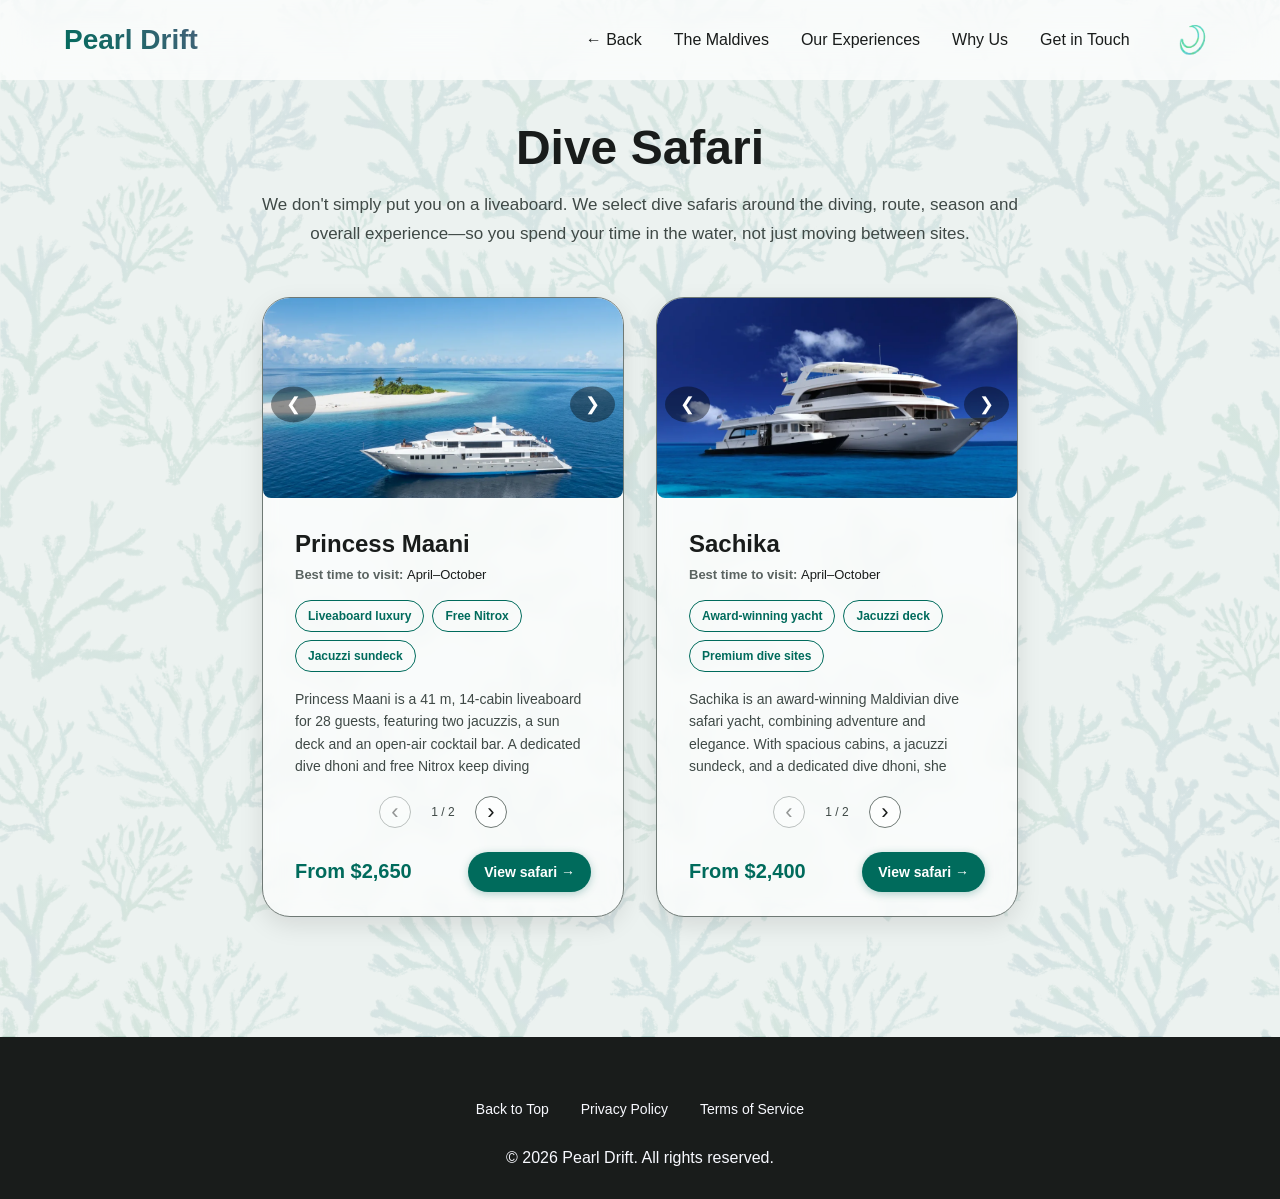
==== commit 62b8c24d: "Add files via upload" ====
--- a/divesaf.html
+++ b/divesaf.html
@@ -243,10 +243,10 @@
             transition: all 0.3s cubic-bezier(0.4, 2, 0.2, 1);
             box-shadow: 0 8px 24px rgba(0, 0, 0, 0.1);
             backdrop-filter: blur(10px);
-            border: 1px solid var(--outline);
+            border: 0.5px solid var(--outline);
             display: flex;
             flex-direction: column;
-            height: 720px;
+            height: 620px;
         }
 
         .tour-card:hover {
@@ -344,7 +344,7 @@
             line-height: 1.6;
             margin-bottom: 0;
             font-size: 14px;
-            max-height: 220px;
+            max-height: 100px;
             overflow: hidden;
             overflow-wrap: anywhere;
         }
@@ -399,7 +399,7 @@
             display: flex;
             flex-wrap: wrap;
             gap: 8px;
-            margin-top: auto;
+            margin-top: 0;
             margin-bottom: 16px;
         }
 
@@ -407,11 +407,28 @@
             display: inline-flex;
             align-items: center;
             padding: 8px 12px;
+            border: 1px solid var(--primary);
             border-radius: 999px;
-            background: rgba(0, 107, 92, 0.12);
+            background: transparent;
             color: var(--primary);
             font-size: 12px;
             font-weight: 600;
+        }
+
+        .tour-best-time {
+            margin: -8px 0 16px;
+            color: var(--on-surface-variant);
+            font-size: 13px;
+            line-height: 1.4;
+        }
+
+        .tour-best-time-label {
+            font-weight: 600;
+            opacity: 85%;
+        }
+
+        .tour-best-time-value {
+            color: var(--on-surface);
         }
 
         .tour-price {
@@ -576,7 +593,7 @@
             }
 
             .tour-card {
-                height: 720px;
+                height: 620px;
             }
 
             .tour-image-slideshow {
@@ -614,12 +631,12 @@
 
         @media (min-width: 769px) {
             .tours-grid {
-                grid-template-columns: repeat(auto-fit, 380px);
+                grid-template-columns: repeat(auto-fit, 362px);
                 justify-content: center;
             }
 
             .tour-card {
-                height: 720px;
+                height: 620px;
             }
 
             .tour-image-slideshow {
@@ -632,14 +649,19 @@
             nav {
                 display: grid;
                 grid-template-columns: auto 1fr auto;
+                column-gap: clamp(24px, 3vw, 48px);
                 align-items: center;
             }
 
             .nav-links {
+                grid-row: 1;
+                grid-column: 2;
                 justify-self: center;
             }
 
             .nav-controls {
+                grid-row: 1;
+                grid-column: 3;
                 justify-self: end;
             }
 
@@ -1194,7 +1216,8 @@
             <ul class="nav-links" id="nav-links">
                 <!-- Desktop Back button -->
                 <li class="back-desktop"><a href="javascript:history.back()">← Back</a></li>
-                <li><a href="index.html#tours" onclick="closeMobileMenu()">Tour Packages</a></li>
+                <li><a href="mald.html" onclick="closeMobileMenu()">The Maldives</a></li>
+                <li><a href="index.html#tours" onclick="closeMobileMenu()">Our Experiences</a></li>
                 <li><a href="index.html#about" onclick="closeMobileMenu()">Why Us</a></li>
                 <li><a href="index.html#contactUs" onclick="closeMobileMenu()">Get in Touch</a></li>
             </ul>
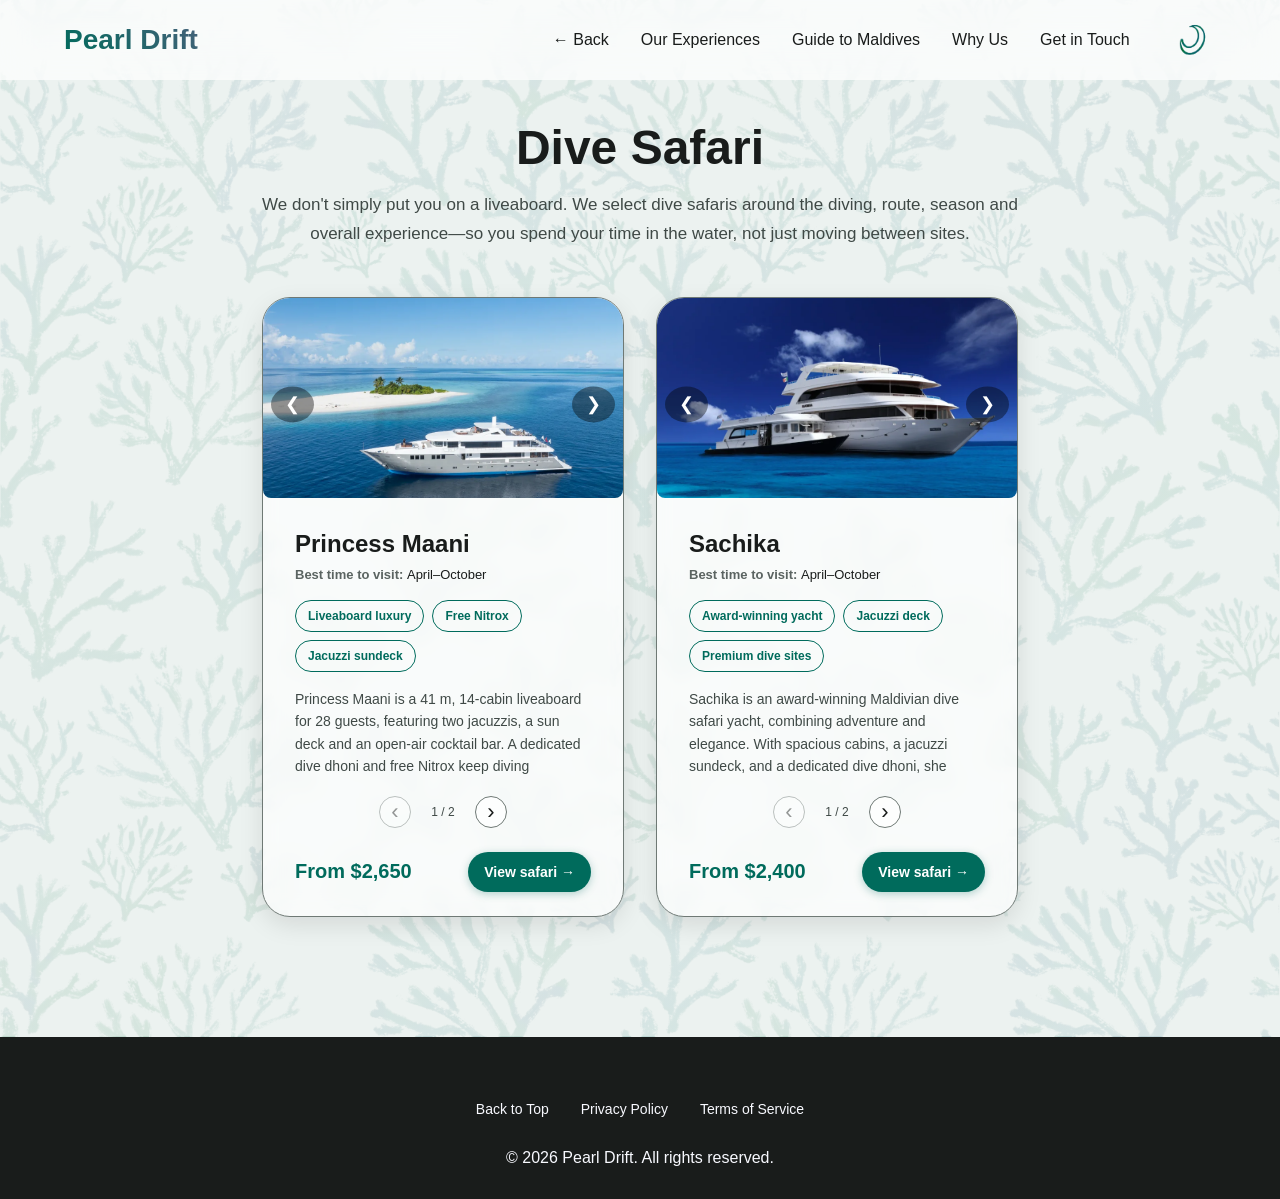
==== commit e6a6b5b2: "Add files via upload" ====
--- a/divesaf.html
+++ b/divesaf.html
@@ -14,6 +14,9 @@
         }
 
         body {
+            min-height: 100vh;
+            display: flex;
+            flex-direction: column;
             font-family: 'Google Sans', -apple-system, BlinkMacSystemFont, 'Segoe UI', Roboto, sans-serif;
             transition: all 0.3s cubic-bezier(0.4, 0, 0.2, 1);
             overflow-x: hidden;
@@ -31,7 +34,7 @@
             --on-primary: #ffffff;
             --on-surface: #191c1b;
             --on-surface-variant: #3f4946;
-            --background: linear-gradient(135deg, #f8f9ff 0%, #e3f2fd 100%);
+            --background: #dae4e0;
             --tours-background-image: url("images/back/cor/corL.webp");
             --tours-background-overlay: rgba(236, 242, 240, 0.9);
             --card-background: rgba(255, 255, 255, 0.7);
@@ -51,7 +54,7 @@
             --on-primary: #003831;
             --on-surface: #e0e3e1;
             --on-surface-variant: #bfc9c5;
-            --background: linear-gradient(135deg, #0f1513 0%, #1a1f1c 100%);
+            --background: #1a201e;
             --tours-background-image: url("images/back/cor/corD.webp");
             --tours-background-overlay: rgba(26, 32, 30, 0.9);
             --card-background: rgba(26, 32, 30, 0.8);
@@ -199,6 +202,7 @@
 
         /* Tours Section */
         .tours {
+            flex: 1 0 auto;
             padding: 120px 0;
             background-color: var(--surface-container);
             background-image: linear-gradient(var(--tours-background-overlay), var(--tours-background-overlay)), var(--tours-background-image);
@@ -283,7 +287,7 @@
             background: rgba(0,0,0,0.4);
             color: white;
             border: none;
-            padding: 7px 15px;
+            padding: 7px 14px;
             cursor: pointer;
             font-size: 18px;
             border-radius: 50%;
@@ -374,7 +378,7 @@
         .tour-description-controls button {
             width: 32px;
             height: 32px;
-            border: 1px solid var(--outline);
+            border: 0.5px solid var(--outline);
             border-radius: 50%;
             background: var(--card-background);
             color: var(--on-surface);
@@ -407,7 +411,7 @@
             display: inline-flex;
             align-items: center;
             padding: 8px 12px;
-            border: 1px solid var(--primary);
+            border: 0.5px solid var(--primary);
             border-radius: 999px;
             background: transparent;
             color: var(--primary);
@@ -481,6 +485,7 @@
 
         /* Footer */
         footer {
+            margin-top: auto;
             background: var(--footer-background);
             color: var(--footer-text);
             padding: 64px 0 32px;
@@ -1216,8 +1221,8 @@
             <ul class="nav-links" id="nav-links">
                 <!-- Desktop Back button -->
                 <li class="back-desktop"><a href="javascript:history.back()">← Back</a></li>
-                <li><a href="mald.html" onclick="closeMobileMenu()">The Maldives</a></li>
                 <li><a href="index.html#tours" onclick="closeMobileMenu()">Our Experiences</a></li>
+                <li><a href="mald.html" onclick="closeMobileMenu()">Guide to Maldives</a></li>
                 <li><a href="index.html#about" onclick="closeMobileMenu()">Why Us</a></li>
                 <li><a href="index.html#contactUs" onclick="closeMobileMenu()">Get in Touch</a></li>
             </ul>
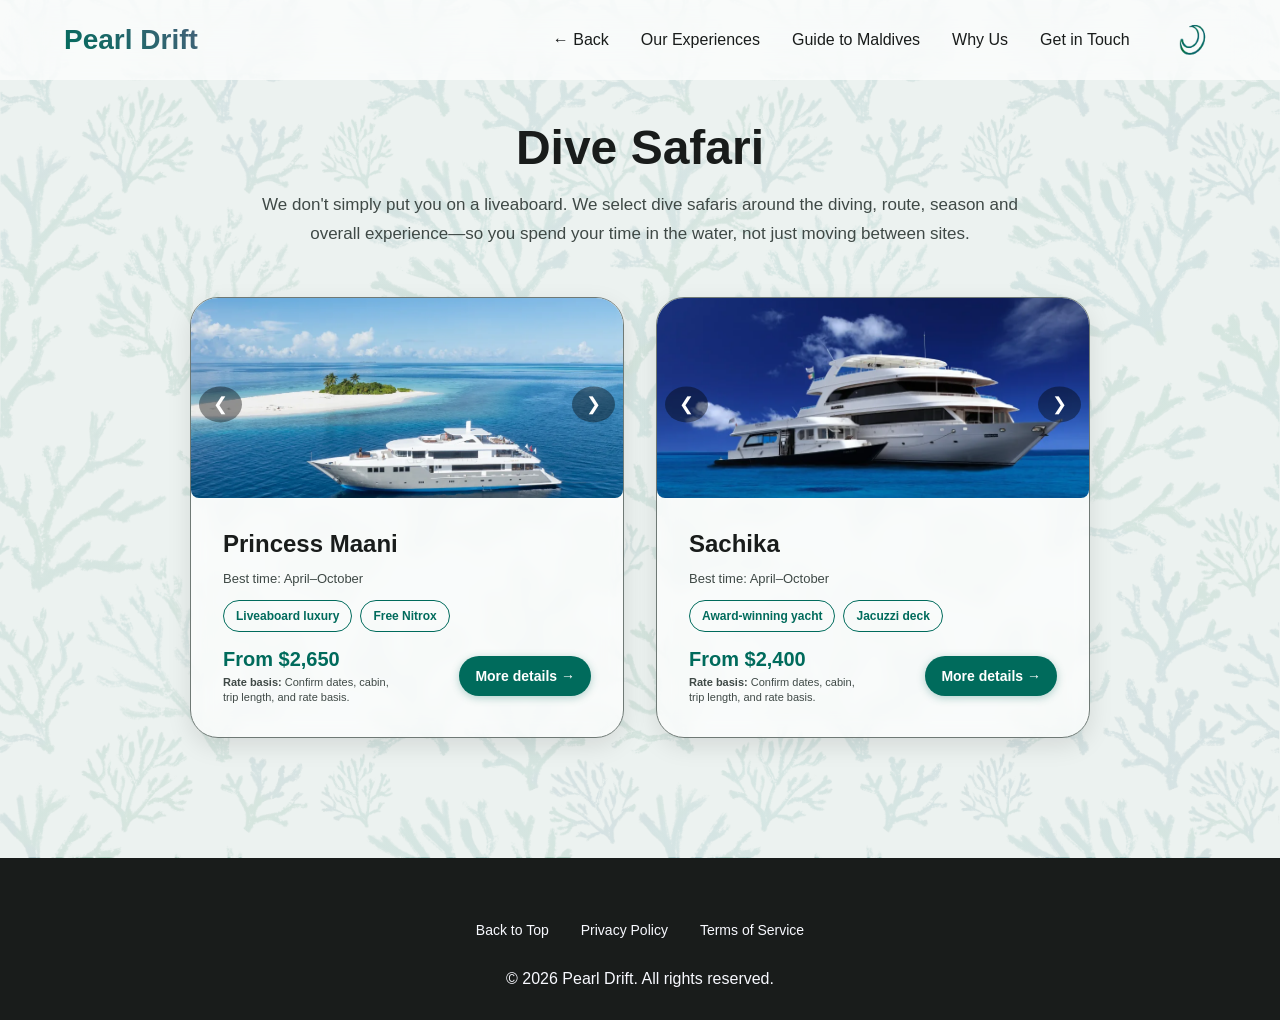
==== commit 1d886fce: "Add files via upload" ====
--- a/divesaf.html
+++ b/divesaf.html
@@ -1,1206 +1,12 @@
 <!DOCTYPE html>
-<html lang="en">
+<html lang="en" data-page="divesaf">
 <head>
     <meta charset="UTF-8">
     <meta name="viewport" content="width=device-width, initial-scale=1.0">
     <title>Pearl Drift Tours</title>
     <link rel="icon" type="image/svg+xml" href="images/favi.svg">
-    <link rel="stylesheet" href="css/theme-scrollbars.css">
-    <style>
-        * {
-            margin: 0;
-            padding: 0;
-            box-sizing: border-box;
-        }
-
-        body {
-            min-height: 100vh;
-            display: flex;
-            flex-direction: column;
-            font-family: 'Google Sans', -apple-system, BlinkMacSystemFont, 'Segoe UI', Roboto, sans-serif;
-            transition: all 0.3s cubic-bezier(0.4, 0, 0.2, 1);
-            overflow-x: hidden;
-        }
-
-        /* Light Theme Variables */
-        :root {
-            --primary: #006b5c;
-            --primary-container: #7df8e5;
-            --tertiary: #456179;
-            --surface: #f8f9ff;
-            --surface-variant: #dae4e0;
-            --surface-container: #ecf2f0;
-            --outline: #6f7975;
-            --on-primary: #ffffff;
-            --on-surface: #191c1b;
-            --on-surface-variant: #3f4946;
-            --background: #dae4e0;
-            --tours-background-image: url("images/back/cor/corL.webp");
-            --tours-background-overlay: rgba(236, 242, 240, 0.9);
-            --card-background: rgba(255, 255, 255, 0.7);
-            --footer-background: #191c1b;
-            --footer-text: #f8f9ff;
-        }
-
-        /* Dark Theme Variables */
-        [data-theme="dark"] {
-            --primary: #5ddcc6;
-            --primary-container: #00513f;
-            --tertiary: #a2cbef;
-            --surface: #0f1513;
-            --surface-variant: #3f4946;
-            --surface-container: #1a201e;
-            --outline: #899390;
-            --on-primary: #003831;
-            --on-surface: #e0e3e1;
-            --on-surface-variant: #bfc9c5;
-            --background: #1a201e;
-            --tours-background-image: url("images/back/cor/corD.webp");
-            --tours-background-overlay: rgba(26, 32, 30, 0.9);
-            --card-background: rgba(26, 32, 30, 0.8);
-            --footer-background: #0a0e0c;
-            --footer-text: #e0e3e1;
-        }
-
-        body {
-            background: var(--background);
-            color: var(--on-surface);
-        }
-
-        /* Theme Toggle Switch */
-        .theme-toggle {
-            background: none;
-            border: none;
-            font-size: 20px;
-            color: var(--on-surface);
-            cursor: pointer;
-            padding: 8px;
-            transition: all 0.3s cubic-bezier(0.4, 0, 0.2, 1);
-            border-radius: 50%;
-            display: flex;
-            align-items: center;
-            justify-content: center;
-            width: 48px;
-            height: 48px;
-            outline: none;
-        }
-
-        .theme-toggle:hover {
-            background: var(--surface-variant);
-            transform: scale(1.1);
-        }
-
-        /* Mobile Menu Button */
-        .mobile-menu-toggle {
-            display: none;
-            background: none;
-            border: none;
-            font-size: 24px;
-            color: var(--on-surface);
-            cursor: pointer;
-            border-radius: 50%;
-            width: 40px;
-            height: 40px;
-            transition: all 0.3s cubic-bezier(0.4, 0, 0.2, 1);
-            outline: none;
-        }
-
-        .mobile-menu-toggle:hover {
-            background: var(--surface-variant);
-        }
-
-        /* Nav Controls Container */
-        .nav-controls {
-            display: flex;
-            align-items: center;
-            gap: 8px;
-        }
-
-        /* Left side container for logo and theme toggle */
-        .nav-left {
-            display: flex;
-            align-items: center;
-            gap: 16px;
-        }
-
-        /* Dynamic Header */
-        header {
-            position: fixed;
-            top: 0;
-            width: 100%;
-            background: var(--card-background);
-            backdrop-filter: blur(20px);
-            z-index: 1000;
-            padding: 16px 0;
-            transition: all 0.3s cubic-bezier(0.4, 0, 0.2, 1);
-        }
-
-        nav {
-            max-width: 1200px;
-            margin: 0 auto;
-            display: flex;
-            justify-content: space-between;
-            align-items: center;
-            padding: 0 24px;
-        }
-
-        nav > :last-child {
-            margin-left: auto;
-        }
-
-        .logo {
-            font-size: 28px;
-            font-weight: 700;
-            text-decoration: none;
-            background: linear-gradient(45deg, var(--primary), var(--tertiary));
-            -webkit-background-clip: text;
-            -webkit-text-fill-color: transparent;
-            background-clip: text;
-        }
-
-        .nav-links {
-            display: flex;
-            gap: 32px;
-            list-style: none;
-            transition: all 0.3s cubic-bezier(0.4, 0, 0.2, 1);
-            align-items: center;
-            margin: 0;
-            padding: 0;
-        }
-
-        .nav-links a {
-            text-decoration: none;
-            color: var(--on-surface);
-            font-weight: 500;
-            transition: all 0.3s ease;
-            position: relative;
-            display: inline-flex;
-            align-items: center;
-            height: 48px;
-            line-height: 1;
-            padding: 8px 0;
-        }
-
-        .nav-links a:hover {
-            color: var(--primary);
-        }
-
-        .nav-links a::after {
-            content: '';
-            position: absolute;
-            bottom: -4px;
-            left: 0;
-            width: 0;
-            height: 2px;
-            background: var(--primary);
-            transition: width 0.3s ease;
-        }
-
-        .nav-links a:hover::after {
-            width: 100%;
-        }
-
-        /* Tours Section */
-        .tours {
-            flex: 1 0 auto;
-            padding: 120px 0;
-            background-color: var(--surface-container);
-            background-image: linear-gradient(var(--tours-background-overlay), var(--tours-background-overlay)), var(--tours-background-image);
-            background-position: center;
-            background-size: cover;
-            background-repeat: no-repeat;
-        }
-
-        .tours-container {
-            max-width: 1200px;
-            margin: 0 auto;
-            padding: 0 24px;
-        }
-
-        .tours h2 {
-            text-align: center;
-            font-size: clamp(32px, 6vw, 48px);
-            font-weight: 700;
-            margin-bottom: 16px;
-            color: var(--on-surface);
-        }
-
-        .tours-intro {
-            max-width: 760px;
-            margin: 0 auto 48px;
-            color: var(--on-surface-variant);
-            font-size: 17px;
-            line-height: 1.7;
-            text-align: center;
-        }
-
-        .tours-grid {
-            display: grid;
-            grid-template-columns: repeat(auto-fit, minmax(300px, 1fr));
-            gap: 32px;
-        }
-
-        .tour-card {
-            background: var(--card-background);
-            border-radius: 28px;
-            overflow: hidden;
-            transition: all 0.3s cubic-bezier(0.4, 2, 0.2, 1);
-            box-shadow: 0 8px 24px rgba(0, 0, 0, 0.1);
-            backdrop-filter: blur(10px);
-            border: 0.5px solid var(--outline);
-            display: flex;
-            flex-direction: column;
-            height: 620px;
-        }
-
-        .tour-card:hover {
-            transform: translateY(-8px);
-            box-shadow: 0 16px 40px rgba(0, 0, 0, 0.15);
-        }
-
-        .tour-image-slideshow {
-            position: relative;
-            width: 100%;
-            height: 200px;
-            overflow: hidden;
-            border-radius: 8px;
-            cursor: pointer;
-        }
-
-        .tour-image-slideshow img {
-            width: 100%;
-            height: 100%;
-            object-fit: cover;
-            display: none;
-            transition: opacity 0.5s ease-in-out;
-        }
-
-        .tour-image-slideshow img.active {
-            display: block;
-        }
-
-        .tour-image-slideshow .prev,
-        .tour-image-slideshow .next {
-            position: absolute;
-            top: 50%;
-            transform: translateY(-32%);
-            background: rgba(0,0,0,0.4);
-            color: white;
-            border: none;
-            padding: 7px 14px;
-            cursor: pointer;
-            font-size: 18px;
-            border-radius: 50%;
-            transition: background 0.3s;
-            z-index: 10;
-        }
-
-        .tour-image-slideshow .prev:hover,
-        .tour-image-slideshow .next:hover {
-            background: rgba(0,0,0,0.7);
-        }
-
-        .tour-image-slideshow .prev {
-            left: 8px;
-        }
-
-        .tour-image-slideshow .next {
-            right: 8px;
-        }
-
-        .tour-content {
-            flex: 1 1 auto;
-            display: flex;
-            flex-direction: column;
-            padding: 32px;
-            height: auto;
-        }
-
-        .tour-content h3 {
-            font-size: clamp(20px, 4vw, 24px);
-            font-weight: 600;
-            margin-bottom: 16px;
-            color: var(--on-surface);
-        }
-
-        .tour-description-pager {
-            flex: 0 0 auto;
-            min-height: 0;
-            display: flex;
-            flex-direction: column;
-            margin-bottom: 24px;
-        }
-
-        .tour-description-pager.has-pages {
-            flex: 0 0 calc(var(--description-page-height) + 40px);
-            height: calc(var(--description-page-height) + 40px);
-        }
-
-        .tour-description-pager.has-pages .tour-description-page {
-            flex: 0 0 var(--description-page-height);
-            height: var(--description-page-height);
-        }
-
-        .tour-content p {
-            flex: 0 0 auto;
-            min-height: 0;
-            color: var(--on-surface-variant);
-            line-height: 1.6;
-            margin-bottom: 0;
-            font-size: 14px;
-            max-height: 100px;
-            overflow: hidden;
-            overflow-wrap: anywhere;
-        }
-
-        #detailsModalBody.is-scrollable:not(.is-at-scroll-end) {
-            -webkit-mask-image: linear-gradient(to bottom, #000 50%, rgba(0, 0, 0, 0.45) 100%);
-            mask-image: linear-gradient(to bottom, #000 50%, rgba(0, 0, 0, 0.45) 100%);
-        }
-
-        #detailsModalBody.is-scrollable:focus-visible {
-            outline: 2px solid var(--outline);
-            outline-offset: 2px;
-        }
-
-        .tour-description-controls {
-            display: flex;
-            align-items: center;
-            justify-content: center;
-            gap: 12px;
-            margin-top: 8px;
-        }
-
-        .tour-description-controls[hidden] {
-            display: none;
-        }
-
-        .tour-description-controls button {
-            width: 32px;
-            height: 32px;
-            border: 0.5px solid var(--outline);
-            border-radius: 50%;
-            background: var(--card-background);
-            color: var(--on-surface);
-            font-size: 22px;
-            line-height: 1;
-            cursor: pointer;
-        }
-
-        .tour-description-controls button:disabled {
-            opacity: 0.45;
-            cursor: default;
-        }
-
-        .tour-description-counter {
-            min-width: 40px;
-            color: var(--on-surface-variant);
-            font-size: 12px;
-            text-align: center;
-        }
-
-        .tour-badges {
-            display: flex;
-            flex-wrap: wrap;
-            gap: 8px;
-            margin-top: 0;
-            margin-bottom: 16px;
-        }
-
-        .tour-badge {
-            display: inline-flex;
-            align-items: center;
-            padding: 8px 12px;
-            border: 0.5px solid var(--primary);
-            border-radius: 999px;
-            background: transparent;
-            color: var(--primary);
-            font-size: 12px;
-            font-weight: 600;
-        }
-
-        .tour-best-time {
-            margin: -8px 0 16px;
-            color: var(--on-surface-variant);
-            font-size: 13px;
-            line-height: 1.4;
-        }
-
-        .tour-best-time-label {
-            font-weight: 600;
-            opacity: 85%;
-        }
-
-        .tour-best-time-value {
-            color: var(--on-surface);
-        }
-
-        .tour-price {
-            font-size: 20px;
-            font-weight: 700;
-            color: var(--primary);
-            margin: 0;
-            min-width: 0;
-        }
-
-        .tour-card-footer {
-            display: flex;
-            align-items: center;
-            justify-content: space-between;
-            gap: 12px;
-            margin-top: auto;
-        }
-
-        .tour-card-footer .Contact-details-button {
-            min-width: 0;
-            padding: 12px 16px;
-        }
-
-        .Contact-details-button {
-            background: var(--primary);
-            color: var(--on-primary);
-            border: none;
-            padding: 12px 24px;
-            border-radius: 100px;
-            font-size: 14px;
-            font-weight: 600;
-            cursor: pointer;
-            transition: all 0.3s cubic-bezier(0.4, 0, 0.2, 1);
-            box-shadow: 0 2px 8px rgba(0, 107, 92, 0.3);
-            outline: none;
-            flex: 0 0 auto;
-            min-width: 160px;
-        }
-
-        .flex-center-gap {
-            display: flex;
-            gap: 12px;
-            justify-content: center;
-        }
-
-        .Contact-details-button:hover {
-            transform: translateY(-1px);
-            box-shadow: 0 4px 16px rgba(0, 107, 92, 0.4);
-        }
-
-        /* Footer */
-        footer {
-            margin-top: auto;
-            background: var(--footer-background);
-            color: var(--footer-text);
-            padding: 64px 0 32px;
-            text-align: center;
-        }
-
-        .footer-content {
-            max-width: 1200px;
-            margin: 0 auto;
-            padding: 0 24px;
-        }
-
-        .footer-links {
-            display: flex;
-            justify-content: center;
-            gap: 32px;
-            margin-bottom: 32px;
-            flex-wrap: wrap;
-        }
-
-        .footer-links a {
-            color: var(--footer-text);
-            text-decoration: none;
-            transition: opacity 0.3s ease;
-            font-size: 14px;
-        }
-
-        .footer-links a:hover {
-            opacity: 0.7;
-        }
-
-        /* Animations */
-        /* Mobile Responsive Design */
-        @media (max-width: 768px) {
-            .mobile-menu-toggle {
-                display: block;
-            }
-            
-            .nav-left {
-                gap: 8px;
-            }
-
-            .theme-toggle {
-                width: 36px;
-                height: 36px;
-                padding: 6px;
-            }
-            
-            .nav-links {
-                position: fixed;
-                top: 72px;
-                right: -100%;
-                width: 80%;
-                max-width: 300px;
-                /* keep menu within viewport height; account for header space */
-                height: calc(100vh);
-                /* translucent fallback so panel shows even when blur isn't supported */
-                background: var(--card-background, rgba(255,255,255,0.75));
-                /* ensure correct compositing for backdrop */
-                isolation: isolate;
-                /* sit above other content */
-                z-index: 1500;
-                flex-direction: column;
-                justify-content: flex-start;
-                align-items: center;
-                gap: 50px;
-                padding: 40px 20px;
-
-                transition: right 0.3s cubic-bezier(0.4, 0, 0.2, 1);
-            }
-            
-            .nav-links.active {
-                right: 0;
-            }
-
-            /* Enable backdrop-filter only when supported (use standard property to avoid
-               DevTools 'invalid property' noise for prefixed rules) */
-            @supports (backdrop-filter: blur(20px)) {
-                .nav-links {
-                    backdrop-filter: blur(20px);
-                }
-            }
-            .nav-links a {
-                font-size: 18px;
-                padding: 12px 0;
-                width: 100%;
-                text-align: center;
-            }
-            
-            .tours {
-                padding: 80px 0;
-            }
-            
-            .tours-container {
-                padding: 0 20px;
-            }
-            
-            .tours h2 {
-                margin-bottom: 16px;
-            }
-
-            .tours-intro {
-                margin-bottom: 32px;
-                font-size: 16px;
-            }
-            
-            .tours-grid {
-                grid-template-columns: 1fr;
-                gap: 24px;
-            }
-
-            .tour-card {
-                height: 620px;
-            }
-
-            .tour-image-slideshow {
-                flex: 0 0 200px;
-            }
-            
-            .tour-content {
-                padding: 32px 24px;
-            }
-            
-            .footer-links {
-                flex-direction: column;
-                gap: 16px;
-            }
-            
-            .footer-content {
-                padding: 0 20px;
-            }
-            
-            footer {
-                padding: 48px 0 24px;
-            }
-        }
-
-        /* Tablet Responsive */
-        @media (max-width: 1024px) and (min-width: 769px) {
-            .tours-grid {
-                grid-template-columns: repeat(2, 1fr);
-            }
-            
-            .tours-container {
-                padding: 0 40px;
-            }
-        }
-
-        @media (min-width: 769px) {
-            .tours-grid {
-                grid-template-columns: repeat(auto-fit, 362px);
-                justify-content: center;
-            }
-
-            .tour-card {
-                height: 620px;
-            }
-
-            .tour-image-slideshow {
-                flex: 0 0 200px;
-            }
-        }
-
-        /* Desktop: center the nav links */
-        @media (min-width: 769px) {
-            nav {
-                display: grid;
-                grid-template-columns: auto 1fr auto;
-                column-gap: clamp(24px, 3vw, 48px);
-                align-items: center;
-            }
-
-            .nav-links {
-                grid-row: 1;
-                grid-column: 2;
-                justify-self: center;
-            }
-
-            .nav-controls {
-                grid-row: 1;
-                grid-column: 3;
-                justify-self: end;
-            }
-
-            .theme-toggle {
-                width: 48px;
-                height: 48px;
-                padding: 8px;
-            }
-        }
-
-        /* Extra Small Mobile */
-        @media (max-width: 480px) {
-            .tours h2 {
-                font-size: 28px;
-            }
-            
-            .tour-content h3 {
-                font-size: 18px;
-            }
-            
-            .tour-content {
-                padding: 24px 20px;
-            }
-            
-            .nav-links {
-                width: 90%;
-            }
-            
-            .logo {
-                font-size: 24px;
-            }
-        }
-
-        /* Shared back link styles (looks like nav links) */
-        .back-link,
-        .back-desktop a {
-            text-decoration: none;
-            color: var(--on-surface);
-            font-weight: 500;
-            font-size: 16px;
-            position: relative;
-            transition: all 0.3s ease;
-        }
-
-        .back-link:hover,
-        .back-desktop a:hover {
-            color: var(--primary);
-        }
-
-        /* underline animation */
-        .back-link::after,
-        .back-desktop a::after {
-            content: '';
-            position: absolute;
-            bottom: -4px;
-            left: 0;
-            width: 0;
-            height: 2px;
-            background: var(--primary);
-            transition: width 0.3s ease;
-        }
-
-        .back-link:hover::after,
-        .back-desktop a:hover::after {
-            width: 100%;
-        }
-
-        /* show/hide depending on screen size */
-        .back-mobile { display: none; }   /* hidden by default */
-        .back-desktop { display: list-item; } /* visible by default */
-
-        @media (max-width: 768px) {
-            .back-mobile { display: inline-block; margin-right: 12px; }
-            .back-desktop { display: none; } /* hide in mobile menu */
-        }
-        /* Social buttons in popup cards*/
-        .social-button {
-            background: #f0f0f0;
-            color: var(--on-primary);
-            border: none;
-            padding: 0;
-            width: 56px;
-            height: 56px;
-            border-radius: 50%;
-            cursor: pointer;
-            font-size: 14px;
-            font-weight: 600;
-            transition: all 0.3s cubic-bezier(0.4, 0, 0.2, 1);
-            box-shadow: 0 4px 16px rgba(0, 107, 92, 0.25);
-            outline: none;
-            display: flex;
-            align-items: center;
-            justify-content: center;
-            flex-shrink: 0;
-        }
-
-        .social-button img {
-            width: 28px;
-            height: 28px;
-            display: block;
-            object-fit: contain;
-        }
-
-        .social-button:hover {
-            transform: translateY(-4px) scale(1.05);
-            box-shadow: 0 8px 24px rgba(0, 107, 92, 0.35);
-            background: var(--primary-container);
-        }
-
-        .social-button:active {
-            transform: translateY(-2px) scale(0.98);
-        }
-        /* Buttons container */
-        .modal-buttons {
-            display: flex;
-            gap: 16px;
-            justify-content: center;
-            align-items: center;
-            flex-wrap: wrap;
-            width: 100%;
-            margin-top: 12px;
-        }
-
-        /* Modal background */
-        .modal {
-            display: none;
-            position: fixed;
-            inset: 0;
-            background: rgba(0, 0, 0, 0.6);
-            align-items: center;
-            justify-content: center;
-            z-index: 2000;
-        }
-
-        /* Modal box */
-        .modal-content {
-            background: var(--surface);
-            color: var(--on-surface);
-            padding: 32px 24px;
-            border-radius: 28px;
-            text-align: center;
-            width: min(380px, 92vw);
-            max-width: 96vw;
-            max-height: calc(100vh - 80px);
-            overflow-y: auto;
-            overflow-x: hidden;
-            box-shadow: 0 12px 48px rgba(0,0,0,0.25);
-            position: relative;
-            display: flex;
-            flex-direction: column;
-            align-items: center;
-            gap: 20px;
-        }
-
-        #detailsModal .modal-content {
-            width: min(840px, 94vw);
-            max-width: 94vw;
-            height: min(760px, calc(100vh - 48px));
-            height: min(760px, calc(100dvh - 48px));
-            overflow: hidden;
-            align-items: stretch;
-            gap: 18px;
-            text-align: left;
-        }
-
-        #detailsModal .modal-content h2 {
-            padding-right: 40px;
-            text-align: left;
-        }
-
-        #detailsModalBody {
-            width: 100%;
-            flex: 1 1 auto;
-            min-height: 0;
-            overflow-y: auto;
-            overscroll-behavior: contain;
-        }
-
-        #detailsModal .trip-overview {
-            margin: 0 0 8px;
-            color: var(--on-surface-variant);
-            font-size: 1rem;
-            line-height: 1.6;
-            text-align: left;
-        }
-
-        .trip-detail-grid {
-            display: grid;
-            grid-template-columns: repeat(2, minmax(0, 1fr));
-            column-gap: 28px;
-        }
-
-        .trip-detail {
-            padding: 16px 0;
-        }
-
-        .trip-detail h3 {
-            margin: 0 0 8px;
-            color: var(--on-surface);
-            font-size: 0.95rem;
-            font-weight: 700;
-        }
-
-        #detailsModal .trip-detail p,
-        #detailsModal .trip-detail li {
-            color: var(--on-surface-variant);
-            font-size: 0.9rem;
-            line-height: 1.55;
-            text-align: left;
-        }
-
-        #detailsModal .trip-detail ul {
-            margin: 0;
-        }
-
-        .trip-inquiry {
-            display: flex;
-            justify-content: flex-end;
-            flex: 0 0 auto;
-            padding-top: 14px;
-        }
-
-        .trip-inquiry button {
-            width: auto;
-            flex: 0 0 auto;
-        }
-
-        @media (max-width: 640px) {
-            #detailsModal .modal-content {
-                width: calc(100vw - 24px);
-                max-width: calc(100vw - 24px);
-                height: calc(100vh - 24px);
-                height: calc(100dvh - 24px);
-                padding: 28px 20px 20px;
-            }
-
-            .trip-detail-grid {
-                grid-template-columns: minmax(0, 1fr);
-            }
-
-            .trip-inquiry button {
-                width: 100%;
-            }
-        }
-
-        /* Title + description */
-        .modal-content h2 {
-            margin: 0;
-            font-size: 1.5rem;
-            font-weight: 700;
-            color: var(--primary);
-            width: 100%;
-            text-align: center;
-        }
-
-        .modal-content p {
-            margin: 0;
-            font-size: 0.95rem;
-            color: var(--on-surface-variant);
-            width: 100%;
-            text-align: center;
-            line-height: 1.5;
-        }
-
-        /* Modal highlights list styling */
-        .modal-content ul {
-            list-style: none;
-            padding: 0;
-            margin: 18px 0 0 0;
-            max-width: 100%;
-            text-align: left;
-        }
-
-        .modal-section {
-            text-align: left;
-            margin-top: 18px;
-        }
-
-        .modal-section h3 {
-            margin: 0 0 10px;
-            font-size: 1rem;
-            font-weight: 700;
-            color: var(--on-surface);
-        }
-
-        .modal-section p,
-        .modal-section li {
-            color: var(--on-surface-variant);
-            line-height: 1.6;
-            font-size: 0.95rem;
-        }
-
-        .modal-section ul {
-            margin: 0;
-            padding: 0;
-            list-style: none;
-        }
-
-        .modal-content ul li {
-            position: relative;
-            padding-left: 22px;
-            margin-bottom: 10px;
-            font-size: 15px;
-            color: var(--on-surface-variant);
-        }
-
-        .modal-content ul li::before {
-            content: "\2022";
-            position: absolute;
-            left: 0;
-            color: var(--primary);
-            font-size: 18px;
-            line-height: 1;
-        }
-
-        .modal-close {
-            position: absolute;
-            top: 16px;
-            right: 16px;
-            font-size: 2rem;
-            color: var(--outline);
-            cursor: pointer;
-            line-height: 1;
-            padding: 4px;
-            transition: all 0.3s ease;
-            border-radius: 50%;
-            width: 40px;
-            height: 40px;
-            display: flex;
-            align-items: center;
-            justify-content: center;
-        }
-
-        .modal-close:hover {
-            background: var(--surface-variant);
-            color: var(--primary);
-        }
-
-        /* Carousel Lightbox Styles */
-        #lightboxModal {
-            display: none;
-            position: fixed;
-            inset: 0;
-            z-index: 3000;
-            background: rgba(32, 33, 36, 0.82);
-            backdrop-filter: blur(12px);
-            align-items: center;
-            justify-content: center;
-            transition: opacity 0.3s cubic-bezier(0.4,0,0.2,1);
-        }
-
-        #lightboxModal.active {
-            display: flex;
-            opacity: 1;
-        }
-
-        .lightbox-content {
-            position: fixed;
-            top: 0;
-            left: 0;
-            width: 100vw;
-            height: 97vh;
-            display: flex;
-            flex-direction: column;
-            align-items: center;
-            justify-content: center;
-            background: none;
-            border-radius: 0;
-            box-shadow: none;
-            animation: fadeIn 0.2s ease-out both;
-            overflow: visible;
-        }
-
-        .lightbox-image-wrapper {
-            position: relative;
-            width: 100vw;
-            height: 100vh;
-            display: flex;
-            align-items: center;
-            justify-content: center;
-            pointer-events: none;
-        }
-
-        .lightbox-arrows-bottom {
-            position: fixed;
-            top: 50%;
-            left: 0;
-            right: 0;
-            transform: translateY(-50%);
-            display: flex;
-            flex-direction: row;
-            justify-content: space-between;
-            align-items: center;
-            gap: 16px;
-            width: 100vw;
-            height: 48px;
-            padding: 0 clamp(12px, 2vw, 28px);
-            box-sizing: border-box;
-            pointer-events: none;
-            z-index: 3001;
-        }
-
-        .lightbox-arrow {
-            background: var(--surface);
-            color: var(--primary);
-            opacity: 0.45;
-            border: none;
-            border-radius: 50%;
-            width: 48px;
-            height: 48px;
-            cursor: pointer;
-            z-index: 2;
-            box-shadow: 0 2px 8px rgba(0,0,0,0.12);
-            transition: background 0.2s, color 0.2s;
-            display: flex;
-            align-items: center;
-            justify-content: center;
-            pointer-events: auto;
-        }
-
-        .lightbox-arrow:hover {
-            background: var(--primary);
-            color: var(--on-primary);
-        }
-
-        #lightboxImage {
-            max-width: 96vw;
-            max-height: 85vh;
-            width: auto;
-            height: auto;
-            object-fit: contain;
-            box-shadow: 0 4px 24px rgba(0,0,0,0.18);
-            background: none;
-            border: none;
-            transition: box-shadow 0.2s, border 0.2s;
-            display: block;
-            margin: 0;
-            pointer-events: auto;
-            border-radius: 28px;
-            clip-path: inset(0 round 28px);
-        }
-
-        /* Temporary image used for animated lightbox transitions */
-        .lightbox-temp-image {
-            position: absolute;
-            top: 50%;
-            left: 50%;
-            width: auto;
-            height: auto;
-            max-width: 96vw;
-            max-height: 85vh;
-            object-fit: contain;
-            border-radius: 28px;
-            clip-path: inset(0 round 28px);
-            box-shadow: 0 4px 24px rgba(0,0,0,0.18);
-            transition: transform 260ms cubic-bezier(0.22,0.61,0.36,1);
-            z-index: 1;
-            pointer-events: none;
-            transform: translateX(0%);
-        }
-
-        @keyframes fadeIn {
-            from { opacity: 0; }
-            to { opacity: 1; }
-        }
-
-        #lightboxClose {
-            position: absolute;
-            top: 13px;
-            right: 10px;
-            font-size: 2rem;
-            color: var(--outline);
-            background: var(--surface);
-            border: none;
-            border-radius: 50%;
-            width: 40px;
-            height: 40px;
-            cursor: pointer;
-            z-index: 3;
-            box-shadow: 0 2px 8px rgba(0,0,0,0.10);
-            transition: color 0.2s, background 0.2s;
-            display: flex;
-            align-items: center;
-            justify-content: center;
-        }
-
-        #lightboxClose:hover {
-            background: var(--primary);
-            color: var(--on-primary);
-        }
-
-        @media (max-width: 768px) {
-            .lightbox-content {
-                flex-direction: column !important;
-                justify-content: center !important;
-            }
-
-            .lightbox-image-wrapper {
-                flex-direction: column !important;
-                align-items: center !important;
-                justify-content: center !important;
-                height: auto !important;
-                min-height: 0 !important;
-                flex: 0 0 auto !important;
-            }
-
-            .lightbox-arrows-bottom {
-                position: fixed !important;
-                top: 50% !important;
-                left: 0;
-                right: 0;
-                bottom: auto;
-                transform: translateY(-50%) !important;
-                margin: 0 !important;
-                z-index: 3001;
-                justify-content: space-between !important;
-                width: 100vw !important;
-                padding: 0 12px !important;
-                background: none !important;
-                pointer-events: none;
-            }
-        }
-
-        @media (min-width: 769px) {
-            #lightboxImage,
-            .lightbox-temp-image {
-                max-width: 64vw !important;
-                max-height: 78vh !important;
-                width: auto !important;
-                height: auto !important;
-                box-shadow: 0 8px 40px rgba(0,0,0,0.22);
-            }
-        }
-    </style>
+    <link rel="stylesheet" href="css/common.css">
+    <link rel="stylesheet" href="css/listings.css">
 </head>
 <body>
     <header>
@@ -1212,19 +18,25 @@
                 <!-- Mobile Back button -->
                 <a href="javascript:history.back()" class="back-link back-mobile">← Back</a>
                 <button class="theme-toggle" onclick="toggleTheme()" aria-label="Toggle theme">
-                    <img class="theme-icon" src="images/sm/moon.webp" style="width: 36px; height: 36px;">
+                    <img class="theme-icon" src="images/sm/moon.webp">
                 </button>
-                <button class="mobile-menu-toggle" onclick="toggleMobileMenu()" aria-label="Toggle menu">
-                    <span id="menu-icon">☰</span>
+                <button class="mobile-menu-toggle" aria-label="Open menu" aria-controls="nav-links" aria-expanded="false">
+                    <span id="menu-icon" aria-hidden="true">☰</span>
                 </button>
             </div>
             <ul class="nav-links" id="nav-links">
+                <li class="mobile-menu-heading">
+                    <div>
+                        <span class="mobile-menu-eyebrow">Pearl Drift</span>
+                        <span class="mobile-menu-title">Explore the islands</span>
+                    </div>
+                </li>
                 <!-- Desktop Back button -->
                 <li class="back-desktop"><a href="javascript:history.back()">← Back</a></li>
-                <li><a href="index.html#tours" onclick="closeMobileMenu()">Our Experiences</a></li>
-                <li><a href="mald.html" onclick="closeMobileMenu()">Guide to Maldives</a></li>
-                <li><a href="index.html#about" onclick="closeMobileMenu()">Why Us</a></li>
-                <li><a href="index.html#contactUs" onclick="closeMobileMenu()">Get in Touch</a></li>
+                <li><a href="index.html#tours">Our Experiences</a></li>
+                <li><a href="mald.html">Guide to Maldives</a></li>
+                <li><a href="index.html#about">Why Us</a></li>
+                <li class="nav-cta"><a href="index.html#contactUs">Get in Touch <span class="nav-cta-arrow" aria-hidden="true">→</span></a></li>
             </ul>
         </nav>
     </header>
@@ -1255,9 +67,9 @@
     </div>
 
     <!-- Details Modal -->
-    <div id="detailsModal" class="modal" style="display:none;">
-        <div class="modal-content" style="position:relative;">
-            <span class="modal-close" onclick="closeDetailsModal()" style="position:absolute;top:12px;right:18px;font-size:2rem;cursor:pointer;">&times;</span>
+    <div id="detailsModal" class="modal">
+        <div class="modal-content">
+            <span class="modal-close" onclick="closeDetailsModal()">&times;</span>
             <h2 id="detailsModalTitle">Safari details</h2>
             <div id="detailsModalBody"></div>
             <div class="trip-inquiry"><button class="Contact-details-button" onclick="openSafariInquiry()">Ask about this safari</button></div>
@@ -1266,15 +78,15 @@
 
     <!-- Contact Options Modal -->
     <div id="contactModal" class="modal">
-        <div class="modal-content" style="position:relative;">
-            <span class="modal-close" onclick="closeContactModal()" style="position:absolute;top:12px;right:18px;font-size:2rem;cursor:pointer;">&times;</span>
+        <div class="modal-content">
+            <span class="modal-close" onclick="closeContactModal()">&times;</span>
             <h2 id="modalTitle">Contact Us</h2>
             <p id="modalDescription">Choose how you want to reach us:</p>
 
             <div class="modal-buttons">
-                <button class="social-button" onclick="redirectContact('email')"><img src="images/ico/contact/gma.svg" style="width:25px; height:25px;"></button>
-                <button class="social-button" onclick="redirectContact('telegram')"><img src="images/ico/contact/tele.svg" style="width:25px; height:25px;"></button>
-                <button class="social-button" onclick="redirectContact('whatsapp')"><img src="images/ico/contact/wha.svg" style="width:25px; height:25px;"></button>
+                <button class="social-button" onclick="redirectContact('email')"><img src="images/ico/contact/gma.svg"></button>
+                <button class="social-button" onclick="redirectContact('telegram')"><img src="images/ico/contact/tele.svg"></button>
+                <button class="social-button" onclick="redirectContact('whatsapp')"><img src="images/ico/contact/wha.svg"></button>
             </div>
         </div>
     </div>
@@ -1337,38 +149,6 @@
             });
         }
 
-        // Mobile Menu Management
-        function toggleMobileMenu() {
-            const navLinks = document.getElementById('nav-links');
-            const menuIcon = document.getElementById('menu-icon');
-            const headerNav = document.querySelector('header nav');
-
-            const opening = !navLinks.classList.contains('active');
-
-            if (opening) {
-                // Move the menu to document.body so it's outside the header's stacking context
-                // This allows backdrop-filter to see the page behind the header.
-                if (navLinks.parentElement !== document.body) document.body.appendChild(navLinks);
-                navLinks.classList.add('active');
-                menuIcon.textContent = '✕';
-            } else {
-                // Close and reattach back into the header nav so markup is preserved
-                navLinks.classList.remove('active');
-                menuIcon.textContent = '☰';
-                if (headerNav && navLinks.parentElement !== headerNav) headerNav.appendChild(navLinks);
-            }
-        }
-
-        function closeMobileMenu() {
-            const navLinks = document.getElementById('nav-links');
-            const menuIcon = document.getElementById('menu-icon');
-            const headerNav = document.querySelector('header nav');
-
-            navLinks.classList.remove('active');
-            menuIcon.textContent = '☰';
-            if (headerNav && navLinks.parentElement !== headerNav) headerNav.appendChild(navLinks);
-        }
-
         // Smooth scrolling
         function scrollToSection(sectionId) {
             document.getElementById(sectionId).scrollIntoView({
@@ -1386,16 +166,6 @@
             }
         });
 
-        // Close mobile menu when clicking outside
-        document.addEventListener('click', (e) => {
-            const navLinks = document.getElementById('nav-links');
-            const mobileToggle = document.querySelector('.mobile-menu-toggle');
-            
-            if (!navLinks.contains(e.target) && !mobileToggle.contains(e.target)) {
-                closeMobileMenu();
-            }
-        });
-
         // Animate elements on scroll
         const observerOptions = {
             threshold: 0.1,
@@ -1434,10 +204,6 @@
                     scrollToSection(targetId);
                 }
 
-                // Close mobile menu when a nav item is selected on small screens
-                if (window.innerWidth <= 768) {
-                    closeMobileMenu();
-                }
             });
         });
 
@@ -1486,27 +252,50 @@
             }[char]));
 
             document.getElementById('detailsModalTitle').textContent = tour.title || record.title;
-            const fields = [
-                ["Route & atolls", tour.route],
-                ["Vessel & accommodation", tour.vessel],
-                ["What's included", tour.includes],
-                ["Activities available", tour.activities],
-                ["Transfers", tour.transfers],
-                ["Price basis", tour.priceBasis],
-                ["Important notes", tour.importantNotes]
+            const facts = [
+                ["Best time", record.bestTimeToVisit],
+                [String(record.price || '').startsWith('From ') ? "Starting price" : "Price", record.price]
+            ].filter(([, value]) => value);
+            const factsHtml = `<dl class="tour-modal-at-glance">${facts.map(([label, value]) =>
+                `<div class="tour-modal-fact"><dt>${escapeHtml(label)}</dt><dd>${escapeHtml(value)}</dd></div>`
+            ).join('')}</dl>`;
+            const groups = [
+                ["Route, vessel & activities", [
+                    ["Route & atolls", tour.route],
+                    ["Vessel & accommodation", tour.vessel],
+                    ["Activities available", tour.activities]
+                ]],
+                ["What's included & transfers", [
+                    ["What's included", tour.includes],
+                    ["Transfers", tour.transfers]
+                ]],
+                ["Price & important notes", [
+                    ["Price basis", tour.priceBasis],
+                    ["Important notes", tour.importantNotes]
+                ]]
             ];
-            let bodyHtml = `<p class="trip-overview">${escapeHtml(tour.overview)}</p><div class="trip-detail-grid">`;
-            fields.forEach(([label, value]) => {
-                if (value === undefined || value === null || value === '') return;
+            const renderFields = fields => fields
+                .filter(([, value]) => value && (!Array.isArray(value) || value.length))
+                .map(([label, value]) => {
                 const content = Array.isArray(value)
                     ? `<ul>${value.map(item => `<li>${escapeHtml(item)}</li>`).join('')}</ul>`
                     : `<p>${escapeHtml(value)}</p>`;
-                bodyHtml += `<section class="trip-detail"><h3>${escapeHtml(label)}</h3>${content}</section>`;
-            });
-            bodyHtml += '</div>';
-            document.getElementById('detailsModalBody').innerHTML = bodyHtml;
+                return `<section class="tour-modal-detail"><h3>${escapeHtml(label)}</h3>${content}</section>`;
+            }).join('');
+            let bodyHtml = `<p class="tour-modal-overview">${escapeHtml(tour.overview)}</p>${factsHtml}`;
+            groups.forEach(([label, fields]) => {
+                const content = renderFields(fields);
+                if (content) {
+                    bodyHtml += `<details class="tour-modal-group"><summary>${escapeHtml(label)}</summary><div class="tour-modal-group-content">${content}</div></details>`;
+                }
+            });
+            const detailsModalBody = document.getElementById('detailsModalBody');
+            detailsModalBody.innerHTML = bodyHtml;
+            detailsModalBody.querySelectorAll('.tour-modal-group').forEach(group => {
+                group.addEventListener('toggle', () => requestAnimationFrame(() => updateTourDescriptionFade(detailsModalBody)));
+            });
             document.getElementById('detailsModal').style.display = 'flex';
-            updateTourDescriptionFade(document.getElementById('detailsModalBody'));
+            updateTourDescriptionFade(detailsModalBody);
             updateModalScrollLock();
         }
 
@@ -2153,9 +942,6 @@
         // Handle resize events
         window.addEventListener('resize', () => {
             document.querySelectorAll('#detailsModalBody').forEach(updateTourDescriptionFade);
-            if (window.innerWidth > 768) {
-                closeMobileMenu();
-            }
         });
 
         // Redirect to chosen contact method
@@ -2187,4 +973,5 @@
 }
     </script>
     <script src="js/data-driven-tours.js" defer></script>
+    <script src="js/mobile-menu.js"></script>
 </html>
--- a/css/common.css
+++ b/css/common.css
@@ -0,0 +1,617 @@
+* {
+            margin: 0;
+            padding: 0;
+            box-sizing: border-box;
+        }
+
+/* Shared controls and navigation */
+.theme-toggle {
+            background: none;
+            border: none;
+            font-size: 20px;
+            color: var(--on-surface);
+            cursor: pointer;
+            padding: 8px;
+            transition: all 0.3s cubic-bezier(0.4, 0, 0.2, 1);
+            border-radius: 50%;
+            display: flex;
+            align-items: center;
+            justify-content: center;
+            width: 48px;
+            height: 48px;
+            outline: none;
+        }
+
+.theme-toggle:hover {
+            background: var(--surface-variant);
+            transform: scale(1.1);
+        }
+
+.mobile-menu-toggle {
+            display: none;
+            background: none;
+            border: none;
+            font-size: 24px;
+            color: var(--on-surface);
+            cursor: pointer;
+            border-radius: 50%;
+            width: 44px;
+            height: 44px;
+            transition: all 0.3s cubic-bezier(0.4, 0, 0.2, 1);
+            outline: none;
+        }
+
+.mobile-menu-toggle:hover {
+            background: var(--surface-variant);
+        }
+
+.mobile-menu-toggle:focus-visible,
+.nav-links a:focus-visible {
+            outline: 2px solid var(--primary);
+            outline-offset: 3px;
+        }
+
+.nav-controls {
+            display: flex;
+            align-items: center;
+            gap: 8px;
+        }
+
+.nav-left {
+            display: flex;
+            align-items: center;
+            gap: 16px;
+        }
+
+header {
+            position: fixed;
+            top: 0;
+            width: 100%;
+            background: var(--card-background);
+            backdrop-filter: blur(20px);
+            z-index: 1000;
+            padding: 16px 0;
+            transition: all 0.3s cubic-bezier(0.4, 0, 0.2, 1);
+        }
+
+nav {
+            max-width: 1200px;
+            margin: 0 auto;
+            display: flex;
+            justify-content: space-between;
+            align-items: center;
+            padding: 0 24px;
+        }
+
+nav > :last-child {
+            margin-left: auto;
+        }
+
+.logo {
+            font-size: 28px;
+            font-weight: 700;
+            text-decoration: none;
+            background: linear-gradient(45deg, var(--primary), var(--tertiary));
+            -webkit-background-clip: text;
+            -webkit-text-fill-color: transparent;
+            background-clip: text;
+        }
+
+.nav-links {
+            display: flex;
+            gap: 32px;
+            list-style: none;
+            transition: all 0.3s cubic-bezier(0.4, 0, 0.2, 1);
+            align-items: center;
+            margin: 0;
+            padding: 0;
+        }
+
+.nav-links a {
+            text-decoration: none;
+            color: var(--on-surface);
+            font-weight: 500;
+            transition: all 0.3s ease;
+            position: relative;
+            display: inline-flex;
+            align-items: center;
+            height: 48px;
+            line-height: 1;
+            padding: 8px 0;
+        }
+
+.nav-links a:hover {
+            color: var(--primary);
+        }
+
+.nav-links a::after {
+            content: '';
+            position: absolute;
+            bottom: -4px;
+            left: 0;
+            width: 0;
+            height: 2px;
+            background: var(--primary);
+            transition: width 0.3s ease;
+        }
+
+.nav-links a:hover::after {
+            width: 100%;
+        }
+
+.nav-links .nav-cta-arrow {
+            display: none;
+        }
+
+.mobile-menu-heading {
+            display: none;
+        }
+
+/* Shared footer */
+.footer-content {
+            max-width: 1200px;
+            margin: 0 auto;
+            padding: 0 24px;
+        }
+
+.footer-links {
+            display: flex;
+            justify-content: center;
+            gap: 32px;
+            margin-bottom: 32px;
+            flex-wrap: wrap;
+        }
+
+.footer-links a {
+            color: var(--footer-text);
+            text-decoration: none;
+            transition: opacity 0.3s ease;
+            font-size: 14px;
+        }
+
+.footer-links a:hover {
+            opacity: 0.7;
+        }
+
+@media (min-width: 769px) {
+            nav {
+                display: grid;
+                grid-template-columns: auto 1fr auto;
+                column-gap: clamp(24px, 3vw, 48px);
+                align-items: center;
+            }
+
+            .nav-links {
+                grid-row: 1;
+                grid-column: 2;
+                justify-self: center;
+            }
+
+            .nav-controls {
+                grid-row: 1;
+                grid-column: 3;
+                justify-self: end;
+            }
+
+            .theme-toggle {
+                width: 48px;
+                height: 48px;
+                padding: 8px;
+            }
+        }
+
+.theme-icon {
+    width: 36px;
+    height: 36px;
+}
+
+/* Theme-aware scrollbar colors */
+:root {
+    color-scheme: light;
+    scrollbar-color: var(--primary) var(--surface);
+    scrollbar-width: thin;
+}
+
+[data-theme="dark"] {
+    color-scheme: dark;
+    scrollbar-color: var(--primary) var(--surface);
+}
+
+*::-webkit-scrollbar {
+    width: 12px;
+    height: 12px;
+}
+
+*::-webkit-scrollbar-track {
+    background: var(--surface);
+    border-radius: 999px;
+}
+
+*::-webkit-scrollbar-thumb {
+    min-height: 36px;
+    background: var(--primary);
+    border: 3px solid var(--surface);
+    border-radius: 999px;
+}
+
+*::-webkit-scrollbar-thumb:hover {
+    background: var(--on-surface-variant);
+}
+
+*::-webkit-scrollbar-corner {
+    background: var(--surface);
+}
+
+body {
+            font-family: 'Google Sans', -apple-system, BlinkMacSystemFont, 'Segoe UI', Roboto, sans-serif;
+            transition: all 0.3s cubic-bezier(0.4, 0, 0.2, 1);
+            overflow-x: hidden;
+        }
+
+        /* Shared theme tokens */
+        :root {
+            --primary: #006b5c;
+            --tertiary: #456179;
+            --surface: #f8f9ff;
+            --surface-variant: #dae4e0;
+            --surface-container: #ecf2f0;
+            --outline: #6f7975;
+            --on-surface: #191c1b;
+            --on-surface-variant: #3f4946;
+            --background: #dae4e0;
+            --card-background: rgba(255, 255, 255, 0.7);
+            --footer-background: #191c1b;
+            --footer-text: #f8f9ff;
+        }
+
+        [data-theme="dark"] {
+            --primary: #5ddcc6;
+            --tertiary: #a2cbef;
+            --surface: #0f1513;
+            --surface-variant: #3f4946;
+            --surface-container: #1a201e;
+            --outline: #899390;
+            --on-surface: #e0e3e1;
+            --on-surface-variant: #bfc9c5;
+            --background: #1a201e;
+            --card-background: rgba(26, 32, 30, 0.8);
+            --footer-background: #0a0e0c;
+            --footer-text: #e0e3e1;
+        }
+
+        body {
+            background: var(--background);
+            color: var(--on-surface);
+        }
+
+        footer {
+            background: var(--footer-background);
+            color: var(--footer-text);
+            padding: 64px 0 32px;
+            text-align: center;
+        }
+
+        /* Mobile navigation and footer layout */
+        @media (max-width: 768px) {
+            .mobile-menu-toggle {
+                display: block;
+            }
+
+            .nav-left {
+                gap: 8px;
+            }
+
+            .theme-toggle {
+                width: 36px;
+                height: 36px;
+                padding: 6px;
+            }
+
+            .nav-links {
+                position: fixed;
+                top: 72px;
+                right: 0;
+                z-index: 1500;
+                width: min(88vw, 360px);
+                height: calc(100vh - 72px);
+                height: calc(100dvh - 72px);
+                overflow-y: auto;
+                overscroll-behavior: contain;
+                padding: 24px 20px max(24px, env(safe-area-inset-bottom));
+                border-top: 1px solid color-mix(in srgb, var(--outline) 24%, transparent);
+                border-left: 1px solid color-mix(in srgb, var(--outline) 24%, transparent);
+                border-radius: 24px 0 0;
+                background: var(--surface);
+                box-shadow: -16px 0 42px rgba(0, 0, 0, 0.2);
+                flex-direction: column;
+                justify-content: flex-start;
+                align-items: stretch;
+                gap: 8px;
+                transform: translateX(100%);
+                visibility: hidden;
+                pointer-events: none;
+                transition: transform 240ms cubic-bezier(0.2, 0.8, 0.2, 1), visibility 0s linear 240ms;
+            }
+
+            .nav-links.active {
+                transform: translateX(0);
+                visibility: visible;
+                pointer-events: auto;
+                transition: transform 240ms cubic-bezier(0.2, 0.8, 0.2, 1), visibility 0s;
+            }
+
+            .nav-links > li {
+                list-style: none;
+            }
+
+            .mobile-menu-heading {
+                display: flex;
+                align-items: center;
+                justify-content: space-between;
+                gap: 16px;
+                padding: 4px 0 18px;
+                margin-bottom: 8px;
+                border-bottom: 1px solid color-mix(in srgb, var(--outline) 24%, transparent);
+            }
+
+            .mobile-menu-heading > div {
+                display: flex;
+                flex-direction: column;
+                gap: 4px;
+            }
+
+            .mobile-menu-eyebrow {
+                color: var(--primary);
+                font-size: 11px;
+                font-weight: 700;
+                letter-spacing: 0.12em;
+                text-transform: uppercase;
+            }
+
+            .mobile-menu-title {
+                color: var(--on-surface);
+                font-size: 20px;
+                font-weight: 700;
+            }
+
+            .nav-links a {
+                width: 100%;
+                height: auto;
+                min-height: 48px;
+                padding: 13px 15px;
+                border-radius: 14px;
+                background: var(--surface-container);
+                color: var(--on-surface);
+                font-size: 16px;
+                justify-content: space-between;
+                text-align: left;
+                transition: background-color 180ms ease, color 180ms ease;
+            }
+
+            .nav-links a::after {
+                position: static;
+                width: auto;
+                height: auto;
+                background: none;
+                content: '→';
+                font-size: 20px;
+                opacity: 0.55;
+                transition: opacity 180ms ease, transform 180ms ease;
+            }
+
+            .nav-links a:hover,
+            .nav-links a:focus-visible {
+                background: color-mix(in srgb, var(--primary) 8%, var(--surface-container));
+                color: var(--primary);
+            }
+
+            .nav-links a:hover::after,
+            .nav-links a:focus-visible::after {
+                width: auto;
+                opacity: 1;
+                transform: translateX(2px);
+            }
+
+            .nav-links a[aria-current="page"],
+            .nav-links a[aria-current="location"] {
+                background: color-mix(in srgb, var(--primary) 12%, var(--surface-container));
+                box-shadow: inset 3px 0 var(--primary);
+                color: var(--primary);
+                font-weight: 700;
+            }
+
+            .nav-links .nav-cta {
+                margin-top: auto;
+                padding-top: 16px;
+                border-top: 1px solid color-mix(in srgb, var(--outline) 24%, transparent);
+            }
+
+            .nav-links .nav-cta a {
+                justify-content: center;
+                gap: 10px;
+                background: var(--primary);
+                color: var(--surface);
+                font-weight: 700;
+            }
+
+            .nav-links .nav-cta a::after {
+                content: none;
+            }
+
+            .nav-links .nav-cta-arrow {
+                display: inline;
+            }
+
+            .nav-links .nav-cta a:hover,
+            .nav-links .nav-cta a:focus-visible {
+                background: color-mix(in srgb, var(--primary) 86%, var(--on-surface));
+                color: var(--surface);
+            }
+
+            .footer-links {
+                flex-direction: column;
+                gap: 16px;
+            }
+
+            .footer-content {
+                padding: 0 20px;
+            }
+
+            footer {
+                padding: 48px 0 24px;
+            }
+        }
+
+        body.mobile-menu-open {
+            overflow: hidden;
+        }
+
+        body.mobile-menu-open header {
+            backdrop-filter: none;
+        }
+
+        body.mobile-menu-open::before {
+            position: fixed;
+            z-index: 999;
+            inset: 72px 0 0;
+            background: rgba(8, 14, 12, 0.48);
+            content: '';
+            backdrop-filter: blur(3px);
+            animation: menu-backdrop-in 180ms ease-out both;
+        }
+
+        @keyframes menu-backdrop-in {
+            from { opacity: 0; }
+            to { opacity: 1; }
+        }
+
+        @media (prefers-reduced-motion: reduce) {
+            .nav-links,
+            .nav-links a,
+            body.mobile-menu-open::before {
+                animation: none !important;
+                transition: none !important;
+            }
+        }
+
+        @media (max-width: 1024px) and (min-width: 769px) {
+        }
+
+        @media (max-width: 480px) {
+            .logo {
+                font-size: 24px;
+            }
+        }
+
+        /* Legal page content */
+        .terms {
+            padding: 120px 20px;
+            background: var(--surface);
+        }
+
+        .terms-container {
+            max-width: 900px;
+            margin: 0 auto;
+            line-height: 1.8;
+            color: var(--on-surface);
+        }
+
+        .terms h2 {
+            font-size: clamp(28px, 5vw, 42px);
+            font-weight: 700;
+            margin-bottom: 32px;
+            text-align: center;
+        }
+
+        .terms p {
+            margin-bottom: 16px;
+            font-size: 15px;
+            color: var(--on-surface-variant);
+        }
+
+        .terms h3 {
+            font-size: 20px;
+            margin: 28px 0 12px;
+            font-weight: 600;
+        }
+
+        @media (max-width: 768px) {
+            .terms {
+                padding: 80px 20px;
+            }
+            .terms h2 {
+                font-size: 28px;
+            }
+            .terms h3 {
+                font-size: 18px;
+            }
+
+            .terms-container {
+                padding: 0 8px;
+            }
+            .terms-container p {
+                font-size: 16px;
+                margin-bottom: 14px;
+                line-height: 1.7;
+                color: var(--on-surface-variant);
+            }
+            .terms-container ul {
+                padding-left: 20px;
+                margin: 0 0 16px 0;
+                list-style-position: inside;
+            }
+            .terms-container li {
+                margin-bottom: 10px;
+                font-size: 15px;
+                color: var(--on-surface-variant);
+            }
+            .terms-container li b {
+                display: inline-block;
+                margin-right: 6px;
+            }
+            .terms-container a {
+                color: var(--primary);
+                word-break: break-word;
+            }
+        }
+
+        /* Back navigation links */
+        .back-link,
+        .back-desktop a {
+            text-decoration: none;
+            color: var(--on-surface);
+            font-weight: 500;
+            font-size: 16px;
+            position: relative;
+            transition: all 0.3s ease;
+        }
+
+        .back-link:hover,
+        .back-desktop a:hover {
+            color: var(--primary);
+        }
+
+        .back-link::after,
+        .back-desktop a::after {
+            content: '';
+            position: absolute;
+            bottom: -4px;
+            left: 0;
+            width: 0;
+            height: 2px;
+            background: var(--primary);
+            transition: width 0.3s ease;
+        }
+
+        .back-link:hover::after,
+        .back-desktop a:hover::after {
+            width: 100%;
+        }
+
+        .back-mobile { display: none; }
+        .back-desktop { display: list-item; }
+
+        @media (max-width: 768px) {
+            .back-mobile { display: inline-block; margin-right: 12px; }
+            .back-desktop { display: none; }
+        }
--- a/css/listings.css
+++ b/css/listings.css
@@ -0,0 +1,1022 @@
+/* Listing page theme tokens and base layout */
+body {
+            min-height: 100vh;
+            display: flex;
+            flex-direction: column;
+            font-family: 'Google Sans', -apple-system, BlinkMacSystemFont, 'Segoe UI', Roboto, sans-serif;
+            transition: all 0.3s cubic-bezier(0.4, 0, 0.2, 1);
+            overflow-x: hidden;
+        }
+
+        :root {
+            --primary: #006b5c;
+            --primary-container: #7df8e5;
+            --tertiary: #456179;
+            --surface: #f8f9ff;
+            --surface-variant: #dae4e0;
+            --surface-container: #ecf2f0;
+            --outline: #6f7975;
+            --on-primary: #ffffff;
+            --on-surface: #191c1b;
+            --on-surface-variant: #3f4946;
+            --background: #dae4e0;
+            --tours-background-image: url("../images/back/pal/palL.webp");
+            --tours-background-overlay: rgba(236, 242, 240, 0.9);
+            --card-background: rgba(255, 255, 255, 0.7);
+            --footer-background: #191c1b;
+            --footer-text: #f8f9ff;
+        }
+
+        [data-theme="dark"] {
+            --primary: #5ddcc6;
+            --primary-container: #00513f;
+            --tertiary: #a2cbef;
+            --surface: #0f1513;
+            --surface-variant: #3f4946;
+            --surface-container: #1a201e;
+            --outline: #899390;
+            --on-primary: #003831;
+            --on-surface: #e0e3e1;
+            --on-surface-variant: #bfc9c5;
+            --background: #1a201e;
+            --tours-background-image: url("../images/back/pal/palD.webp");
+            --tours-background-overlay: rgba(26, 32, 30, 0.9);
+            --card-background: rgba(26, 32, 30, 0.8);
+            --footer-background: #0a0e0c;
+            --footer-text: #e0e3e1;
+        }
+
+        body {
+            background: var(--background);
+            color: var(--on-surface);
+        }
+
+        /* Tour listings and card content */
+        .tours {
+            flex: 1 0 auto;
+            padding: 120px 0;
+            background-color: var(--surface-container);
+            background-image: linear-gradient(var(--tours-background-overlay), var(--tours-background-overlay)), var(--tours-background-image);
+            background-position: center;
+            background-size: cover;
+            background-repeat: no-repeat;
+        }
+
+        .tours-container {
+            max-width: 1200px;
+            margin: 0 auto;
+            padding: 0 24px;
+        }
+
+        .tours h2 {
+            text-align: center;
+            font-size: clamp(32px, 6vw, 48px);
+            font-weight: 700;
+            margin-bottom: 16px;
+            color: var(--on-surface);
+        }
+
+        .tours-intro {
+            max-width: 760px;
+            margin: 0 auto 48px;
+            color: var(--on-surface-variant);
+            font-size: 17px;
+            line-height: 1.7;
+            text-align: center;
+        }
+
+        .tours-grid {
+            display: grid;
+            grid-template-columns: repeat(auto-fit, minmax(300px, 362px));
+            gap: 32px;
+            justify-content: center;
+        }
+
+        .tour-card {
+            background: var(--card-background);
+            border-radius: 28px;
+            overflow: hidden;
+            transition: all 0.3s cubic-bezier(0.4, 2, 0.2, 1);
+            box-shadow: 0 8px 24px rgba(0, 0, 0, 0.1);
+            backdrop-filter: blur(10px);
+            border: 0.5px solid var(--outline);
+            display: flex;
+            flex-direction: column;
+        }
+
+        .tour-card:hover {
+            transform: translateY(-8px);
+            box-shadow: 0 16px 40px rgba(0, 0, 0, 0.15);
+        }
+
+        .tour-image-slideshow {
+            position: relative;
+            width: 100%;
+            height: 200px;
+            overflow: hidden;
+            border-radius: 8px;
+            cursor: pointer;
+        }
+
+        .tour-image-slideshow img {
+            width: 100%;
+            height: 100%;
+            object-fit: cover;
+            display: none;
+            transition: opacity 0.5s ease-in-out;
+        }
+
+        .tour-image-slideshow img.active {
+            display: block;
+        }
+
+        .tour-image-slideshow .prev,
+        .tour-image-slideshow .next {
+            position: absolute;
+            top: 50%;
+            transform: translateY(-32%);
+            background: rgba(0,0,0,0.4);
+            color: white;
+            border: none;
+            padding: 7px 14px;
+            cursor: pointer;
+            font-size: 18px;
+            border-radius: 50%;
+            transition: background 0.3s;
+            z-index: 10;
+        }
+
+        .tour-image-slideshow .prev:hover,
+        .tour-image-slideshow .next:hover {
+            background: rgba(0,0,0,0.7);
+        }
+
+        .tour-image-slideshow .prev {
+            left: 8px;
+        }
+
+        .tour-image-slideshow .next {
+            right: 8px;
+        }
+
+        .tour-content {
+            flex: 1 1 auto;
+            display: flex;
+            flex-direction: column;
+            padding: 32px;
+            height: auto;
+
+        }
+
+        .tour-content h3 {
+            font-size: clamp(20px, 4vw, 24px);
+            font-weight: 600;
+            margin-bottom: 16px;
+            color: var(--on-surface);
+        }
+
+        #detailsModalBody.is-scrollable:not(.is-at-scroll-end) {
+            -webkit-mask-image: linear-gradient(to bottom, #000 50%, rgba(0, 0, 0, 0.45) 100%);
+            mask-image: linear-gradient(to bottom, #000 50%, rgba(0, 0, 0, 0.45) 100%);
+        }
+
+        #detailsModalBody.is-scrollable:focus-visible {
+            outline: 2px solid var(--outline);
+            outline-offset: 2px;
+        }
+
+        /* Listing details, badges, and actions */
+        .tour-badges {
+            display: flex;
+            flex-wrap: wrap;
+            gap: 8px;
+            margin-top: 0;
+            margin-bottom: 16px;
+        }
+
+        .tour-badge {
+            display: inline-flex;
+            align-items: center;
+            padding: 8px 12px;
+            border: 0.5px solid var(--primary);
+            border-radius: 999px;
+            background: transparent;
+            color: var(--primary);
+            font-size: 12px;
+            font-weight: 600;
+
+        }
+
+        .tour-meta {
+            margin: -4px 0 12px;
+            color: var(--on-surface-variant);
+            font-size: 13px;
+            line-height: 1.4;
+        }
+
+        .modal-section {
+            text-align: left;
+            margin-top: 18px;
+        }
+
+        .modal-section h3 {
+            margin: 0 0 10px;
+            font-size: 1rem;
+            font-weight: 700;
+            color: var(--on-surface);
+        }
+
+        .modal-section p,
+        .modal-section li {
+            color: var(--on-surface-variant);
+            line-height: 1.6;
+            font-size: 0.95rem;
+        }
+
+        .modal-section ul {
+            margin: 0;
+            padding: 0;
+            list-style: none;
+        }
+
+        .tour-price {
+            font-size: 20px;
+            font-weight: 700;
+            color: var(--primary);
+            margin: 0;
+            min-width: 0;
+        }
+
+        .tour-price-block {
+            min-width: 0;
+        }
+
+        .tour-price-note {
+            max-width: 30ch;
+            margin: 4px 0 0;
+            color: var(--on-surface-variant);
+            font-size: 11px;
+            line-height: 1.35;
+        }
+
+        .tour-card-footer {
+            display: flex;
+            align-items: center;
+            justify-content: space-between;
+            gap: 12px;
+            margin-top: auto;
+        }
+
+        .tour-card-footer .Contact-details-button {
+            min-width: 0;
+            padding: 12px 16px;
+        }
+
+        .Contact-details-button {
+            background: var(--primary);
+            color: var(--on-primary);
+            border: none;
+            padding: 12px 24px;
+            border-radius: 100px;
+            font-size: 14px;
+            font-weight: 600;
+            cursor: pointer;
+            transition: all 0.3s cubic-bezier(0.4, 0, 0.2, 1);
+            box-shadow: 0 2px 8px rgba(0, 107, 92, 0.3);
+            outline: none;
+            flex: 0 0 auto;
+            min-width: 160px;
+        }
+
+        .flex-center-gap {
+            display: flex;
+            gap: 12px;
+            justify-content: center;
+        }
+
+        .Contact-details-button:hover {
+            transform: translateY(-1px);
+            box-shadow: 0 4px 16px rgba(0, 107, 92, 0.4);
+        }
+
+        footer {
+            margin-top: auto;
+            background: var(--footer-background);
+            color: var(--footer-text);
+            padding: 64px 0 32px;
+            text-align: center;
+        }
+
+        /* Responsive listing layout */
+        @media (max-width: 768px) {
+            .nav-left {
+                gap: 8px;
+            }
+
+            .theme-toggle {
+                width: 36px;
+                height: 36px;
+                padding: 6px;
+            }
+
+            .tours {
+                padding: 80px 0;
+            }
+
+            .tours-container {
+                padding: 0 20px;
+            }
+
+            .tours h2 {
+                margin-bottom: 16px;
+            }
+
+            .tours-intro {
+                margin-bottom: 32px;
+                font-size: 16px;
+            }
+
+            .tours-grid {
+                grid-template-columns: 1fr;
+                gap: 24px;
+                max-width: none;
+            }
+
+            .tour-card {
+                height: auto;
+            }
+
+            .tour-image-slideshow {
+                flex: 0 0 200px;
+            }
+
+            .tour-content {
+                padding: 32px 24px;
+            }
+
+            .footer-links {
+                flex-direction: column;
+                gap: 16px;
+            }
+
+            .footer-content {
+                padding: 0 20px;
+            }
+
+            footer {
+                padding: 48px 0 24px;
+            }
+        }
+
+        @media (max-width: 1024px) and (min-width: 769px) {
+            .tours-grid {
+                grid-template-columns: repeat(2, 1fr);
+            }
+
+            .tours-container {
+                padding: 0 40px;
+            }
+        }
+
+        @media (min-width: 769px) {
+            .tours-grid {
+                grid-template-columns: repeat(auto-fit, minmax(300px, 362px));
+            }
+
+            .tour-image-slideshow {
+                flex: 0 0 200px;
+            }
+        }
+
+        .tours-grid[data-card-count="2"] {
+            grid-template-columns: repeat(2, minmax(0, 1fr));
+            max-width: 900px;
+            margin-inline: auto;
+        }
+
+        .tours-grid[data-card-count="1"] {
+            grid-template-columns: minmax(0, 620px);
+            max-width: 620px;
+            margin-inline: auto;
+        }
+
+        @media (max-width: 768px) {
+            .tours-grid[data-card-count="1"],
+            .tours-grid[data-card-count="2"] {
+                grid-template-columns: minmax(0, 1fr);
+                max-width: none;
+            }
+        }
+
+        @media (max-width: 480px) {
+            .tours h2 {
+                font-size: 28px;
+            }
+
+            .tour-content h3 {
+                font-size: 18px;
+            }
+
+            .tour-content {
+                padding: 24px 20px;
+            }
+
+            .tour-card-footer {
+                align-items: stretch;
+                flex-direction: column;
+            }
+
+            .tour-card-footer .Contact-details-button {
+                width: 100%;
+            }
+
+            .logo {
+                font-size: 24px;
+            }
+        }
+
+        /* Back navigation links */
+        .back-link,
+        .back-desktop a {
+            text-decoration: none;
+            color: var(--on-surface);
+            font-weight: 500;
+            font-size: 16px;
+            position: relative;
+            transition: all 0.3s ease;
+        }
+
+        .back-link:hover,
+        .back-desktop a:hover {
+            color: var(--primary);
+        }
+
+        .back-link::after,
+        .back-desktop a::after {
+            content: '';
+            position: absolute;
+            bottom: -4px;
+            left: 0;
+            width: 0;
+            height: 2px;
+            background: var(--primary);
+            transition: width 0.3s ease;
+        }
+
+        .back-link:hover::after,
+        .back-desktop a:hover::after {
+            width: 100%;
+        }
+
+        .back-mobile { display: none; }
+        .back-desktop { display: list-item; }
+
+        @media (max-width: 768px) {
+            .back-mobile { display: inline-block; margin-right: 12px; }
+            .back-desktop { display: none; }
+        }
+
+        /* Contact actions */
+        .social-button {
+            background: #f0f0f0;
+            color: var(--on-primary);
+            border: none;
+            padding: 0;
+            width: 56px;
+            height: 56px;
+            border-radius: 50%;
+            cursor: pointer;
+            font-size: 14px;
+            font-weight: 600;
+            transition: all 0.3s cubic-bezier(0.4, 0, 0.2, 1);
+            box-shadow: 0 4px 16px rgba(0, 107, 92, 0.25);
+            outline: none;
+            display: flex;
+            align-items: center;
+            justify-content: center;
+            flex-shrink: 0;
+        }
+
+        .social-button img {
+            width: 28px;
+            height: 28px;
+            display: block;
+            object-fit: contain;
+        }
+
+        .social-button:hover {
+            transform: translateY(-4px) scale(1.05);
+            box-shadow: 0 8px 24px rgba(0, 107, 92, 0.35);
+            background: var(--primary-container);
+        }
+
+        .social-button:active {
+            transform: translateY(-2px) scale(0.98);
+        }
+
+        .modal-buttons {
+            display: flex;
+            gap: 16px;
+            justify-content: center;
+            align-items: center;
+            flex-wrap: wrap;
+            width: 100%;
+            margin-top: 12px;
+        }
+
+        /* Tour details dialog */
+        .modal {
+            display: none;
+            position: fixed;
+            inset: 0;
+            background: rgba(0, 0, 0, 0.6);
+            align-items: center;
+            justify-content: center;
+            z-index: 2000;
+        }
+
+        .modal-content {
+            background: var(--surface);
+            color: var(--on-surface);
+            padding: 32px 24px;
+            border-radius: 28px;
+            text-align: center;
+            width: min(380px, 92vw);
+            max-width: 96vw;
+            max-height: calc(100vh - 80px);
+            overflow-y: auto;
+            overflow-x: hidden;
+            box-shadow: 0 12px 48px rgba(0,0,0,0.25);
+            position: relative;
+            display: flex;
+            flex-direction: column;
+            align-items: center;
+            gap: 20px;
+        }
+
+        #detailsModal .modal-content {
+            width: min(840px, 94vw);
+            max-width: 94vw;
+            height: auto;
+            max-height: min(760px, calc(100vh - 48px));
+            max-height: min(760px, calc(100dvh - 48px));
+            overflow: hidden;
+            align-items: stretch;
+            gap: 18px;
+            text-align: left;
+        }
+
+        #detailsModal .modal-content h2 {
+            padding-right: 40px;
+            text-align: left;
+        }
+
+        #detailsModalBody {
+            width: 100%;
+            flex: 1 1 auto;
+            min-height: 0;
+            overflow-y: auto;
+            overscroll-behavior: contain;
+        }
+
+        #detailsModal .tour-modal-overview {
+            margin: 0;
+            color: var(--on-surface-variant);
+            font-size: 1rem;
+            line-height: 1.6;
+            text-align: left;
+        }
+
+        #detailsModal .tour-modal-at-glance {
+            display: grid;
+            grid-template-columns: repeat(auto-fit, minmax(120px, 1fr));
+            gap: 10px;
+            margin: 16px 0 20px;
+            padding: 0;
+        }
+
+        #detailsModal .tour-modal-fact {
+            min-width: 0;
+            padding: 12px;
+            border-radius: 14px;
+            background: var(--surface-container);
+        }
+
+        #detailsModal .tour-modal-fact dt {
+            margin: 0 0 4px;
+            color: var(--on-surface-variant);
+            font-size: 0.72rem;
+            line-height: 1.3;
+        }
+
+        #detailsModal .tour-modal-fact dd {
+            margin: 0;
+            color: var(--on-surface);
+            font-size: 0.9rem;
+            font-weight: 700;
+            line-height: 1.35;
+            overflow-wrap: anywhere;
+        }
+
+        #detailsModal .tour-modal-group {
+            border-top: 1px solid var(--outline);
+        }
+
+        #detailsModal .tour-modal-group:last-child {
+            border-bottom: 1px solid var(--outline);
+        }
+
+        #detailsModal .tour-modal-group summary {
+            display: flex;
+            align-items: center;
+            justify-content: space-between;
+            gap: 16px;
+            padding: 15px 0;
+            color: var(--on-surface);
+            font-size: 0.95rem;
+            font-weight: 700;
+            line-height: 1.4;
+            cursor: pointer;
+            list-style: none;
+        }
+
+        #detailsModal .tour-modal-group summary::-webkit-details-marker {
+            display: none;
+        }
+
+        #detailsModal .tour-modal-group summary::after {
+            content: "+";
+            flex: 0 0 auto;
+            color: var(--primary);
+            font-size: 1.2rem;
+            font-weight: 500;
+        }
+
+        #detailsModal .tour-modal-group[open] summary::after {
+            content: "-";
+        }
+
+        #detailsModal .tour-modal-group-content {
+            display: grid;
+            grid-template-columns: repeat(2, minmax(0, 1fr));
+            gap: 8px 24px;
+            padding: 0 0 14px;
+        }
+
+        #detailsModal .tour-modal-detail {
+            min-width: 0;
+            padding: 4px 0 10px;
+        }
+
+        #detailsModal .tour-modal-detail h3 {
+            margin: 0 0 6px;
+            color: var(--on-surface);
+            font-size: 0.88rem;
+            font-weight: 700;
+        }
+
+        #detailsModal .tour-modal-detail p,
+        #detailsModal .tour-modal-detail li {
+            color: var(--on-surface-variant);
+            font-size: 0.9rem;
+            line-height: 1.55;
+            text-align: left;
+        }
+
+        #detailsModal .tour-modal-detail ul {
+            margin: 0;
+            padding: 0;
+        }
+
+        .stay-inquiry,
+        .trip-inquiry,
+        .cruise-inquiry {
+            display: flex;
+            justify-content: flex-end;
+            flex: 0 0 auto;
+            padding-top: 14px;
+        }
+
+        .stay-inquiry button,
+        .trip-inquiry button,
+        .cruise-inquiry button {
+            width: auto;
+            flex: 0 0 auto;
+        }
+
+        @media (max-width: 640px) {
+            #detailsModal .modal-content {
+                width: calc(100vw - 24px);
+                max-width: calc(100vw - 24px);
+                height: auto;
+                max-height: calc(100vh - 24px);
+                max-height: calc(100dvh - 24px);
+                padding: 28px 20px 20px;
+            }
+
+            #detailsModal .tour-modal-at-glance {
+                grid-template-columns: repeat(2, minmax(0, 1fr));
+            }
+
+            #detailsModal .tour-modal-group-content {
+                grid-template-columns: minmax(0, 1fr);
+            }
+
+            .stay-inquiry button,
+            .trip-inquiry button,
+            .cruise-inquiry button {
+                width: 100%;
+            }
+        }
+
+        .modal-content h2 {
+            margin: 0;
+            font-size: 1.5rem;
+            font-weight: 700;
+            color: var(--primary);
+            width: 100%;
+            text-align: center;
+        }
+
+        .modal-content p {
+            margin: 0;
+            font-size: 0.95rem;
+            color: var(--on-surface-variant);
+            width: 100%;
+            text-align: center;
+            line-height: 1.5;
+        }
+
+        .modal-content ul {
+            list-style: none;
+            padding: 0;
+            margin: 18px 0 0 0;
+            max-width: 100%;
+            text-align: left;
+        }
+
+        .modal-content ul li {
+            position: relative;
+            padding-left: 22px;
+            margin-bottom: 10px;
+            font-size: 15px;
+            color: var(--on-surface-variant);
+        }
+
+        .modal-content ul li::before {
+            content: "\2022";
+            position: absolute;
+            left: 0;
+            color: var(--primary);
+            font-size: 18px;
+            line-height: 1;
+        }
+
+        .modal-close {
+            position: absolute;
+            top: 16px;
+            right: 16px;
+            font-size: 2rem;
+            color: var(--outline);
+            cursor: pointer;
+            line-height: 1;
+            padding: 4px;
+            transition: all 0.3s ease;
+            border-radius: 50%;
+            width: 40px;
+            height: 40px;
+            display: flex;
+            align-items: center;
+            justify-content: center;
+        }
+
+        .modal-close:hover {
+            background: var(--surface-variant);
+            color: var(--primary);
+        }
+
+        /* Full-screen tour image lightbox */
+        #lightboxModal {
+            display: none;
+            position: fixed;
+            inset: 0;
+            z-index: 3000;
+            background: rgba(32, 33, 36, 0.82);
+            backdrop-filter: blur(12px);
+            align-items: center;
+            justify-content: center;
+            transition: opacity 0.3s cubic-bezier(0.4,0,0.2,1);
+        }
+
+        #lightboxModal.active {
+            display: flex;
+            opacity: 1;
+        }
+
+        .lightbox-content {
+            position: fixed;
+            top: 0;
+            left: 0;
+            width: 100vw;
+            height: 97vh;
+            display: flex;
+            flex-direction: column;
+            align-items: center;
+            justify-content: center;
+            background: none;
+            border-radius: 0;
+            box-shadow: none;
+            animation: fadeIn 0.2s ease-out both;
+            overflow: visible;
+        }
+
+        .lightbox-image-wrapper {
+            position: relative;
+            width: 100vw;
+            height: 100vh;
+            display: flex;
+            align-items: center;
+            justify-content: center;
+            pointer-events: none;
+        }
+
+        .lightbox-arrows-bottom {
+            position: fixed;
+            top: 50%;
+            left: 0;
+            right: 0;
+            transform: translateY(-50%);
+            display: flex;
+            flex-direction: row;
+            justify-content: space-between;
+            align-items: center;
+            gap: 16px;
+            width: 100vw;
+            height: 48px;
+            padding: 0 clamp(12px, 2vw, 28px);
+            box-sizing: border-box;
+            pointer-events: none;
+            z-index: 3001;
+        }
+
+        .lightbox-arrow {
+            background: var(--surface);
+            color: var(--primary);
+            opacity: 0.45;
+            border: none;
+            border-radius: 50%;
+            width: 48px;
+            height: 48px;
+            cursor: pointer;
+            z-index: 2;
+            box-shadow: 0 2px 8px rgba(0,0,0,0.12);
+            transition: background 0.2s, color 0.2s;
+            display: flex;
+            align-items: center;
+            justify-content: center;
+            pointer-events: auto;
+        }
+
+        .lightbox-arrow:hover {
+            background: var(--primary);
+            color: var(--on-primary);
+        }
+
+        #lightboxImage {
+            max-width: 96vw;
+            max-height: 85vh;
+            width: auto;
+            height: auto;
+            object-fit: contain;
+            box-shadow: 0 4px 24px rgba(0,0,0,0.18);
+            background: none;
+            border: none;
+            transition: box-shadow 0.2s, border 0.2s;
+            display: block;
+            margin: 0;
+            pointer-events: auto;
+            border-radius: 28px;
+            clip-path: inset(0 round 28px);
+        }
+
+        .lightbox-temp-image {
+            position: absolute;
+            top: 50%;
+            left: 50%;
+            width: auto;
+            height: auto;
+            max-width: 96vw;
+            max-height: 85vh;
+            object-fit: contain;
+            border-radius: 28px;
+            clip-path: inset(0 round 28px);
+            box-shadow: 0 4px 24px rgba(0,0,0,0.18);
+            transition: transform 260ms cubic-bezier(0.22,0.61,0.36,1);
+            z-index: 1;
+            pointer-events: none;
+            transform: translateX(0%);
+        }
+
+        @keyframes fadeIn {
+            from { opacity: 0; }
+            to { opacity: 1; }
+        }
+
+        #lightboxClose {
+            position: absolute;
+            top: 13px;
+            right: 10px;
+            font-size: 2rem;
+            color: var(--outline);
+            background: var(--surface);
+            border: none;
+            border-radius: 50%;
+            width: 40px;
+            height: 40px;
+            cursor: pointer;
+            z-index: 3;
+            box-shadow: 0 2px 8px rgba(0,0,0,0.10);
+            transition: color 0.2s, background 0.2s;
+            display: flex;
+            align-items: center;
+            justify-content: center;
+        }
+
+        #lightboxClose:hover {
+            background: var(--primary);
+            color: var(--on-primary);
+        }
+
+        @media (max-width: 768px) {
+            .lightbox-content {
+                flex-direction: column !important;
+                justify-content: center !important;
+            }
+
+            .lightbox-image-wrapper {
+                flex-direction: column !important;
+                align-items: center !important;
+                justify-content: center !important;
+                height: auto !important;
+                min-height: 0 !important;
+                flex: 0 0 auto !important;
+            }
+
+            .lightbox-arrows-bottom {
+                position: fixed !important;
+                top: 50% !important;
+                left: 0;
+                right: 0;
+                bottom: auto;
+                transform: translateY(-50%) !important;
+                margin: 0 !important;
+                z-index: 3001;
+                justify-content: space-between !important;
+                width: 100vw !important;
+                padding: 0 12px !important;
+                background: none !important;
+                pointer-events: none;
+            }
+        }
+
+        @media (min-width: 769px) {
+            #lightboxImage,
+            .lightbox-temp-image {
+                max-width: 64vw !important;
+                max-height: 78vh !important;
+                width: auto !important;
+                height: auto !important;
+                box-shadow: 0 8px 40px rgba(0,0,0,0.22);
+            }
+        }
+
+.modal-close {
+    top: 12px;
+    right: 18px;
+}
+
+.modal-buttons .social-button img {
+    width: 25px;
+    height: 25px;
+}
+
+/* Listing-specific backgrounds and badges */
+html[data-page="divesaf"] {
+    --tours-background-image: url("../images/back/cor/corL.webp");
+}
+
+html[data-page="divesaf"][data-theme="dark"] {
+    --tours-background-image: url("../images/back/cor/corD.webp");
+}
+
+html[data-page="spec"] {
+    --tours-background-image: url("../images/back/spe/specL.webp");
+}
+
+html[data-page="spec"][data-theme="dark"] {
+    --tours-background-image: url("../images/back/spe/specD.webp");
+}
+
+html[data-page="local"] .tour-badge {
+    opacity: 90%;
+}
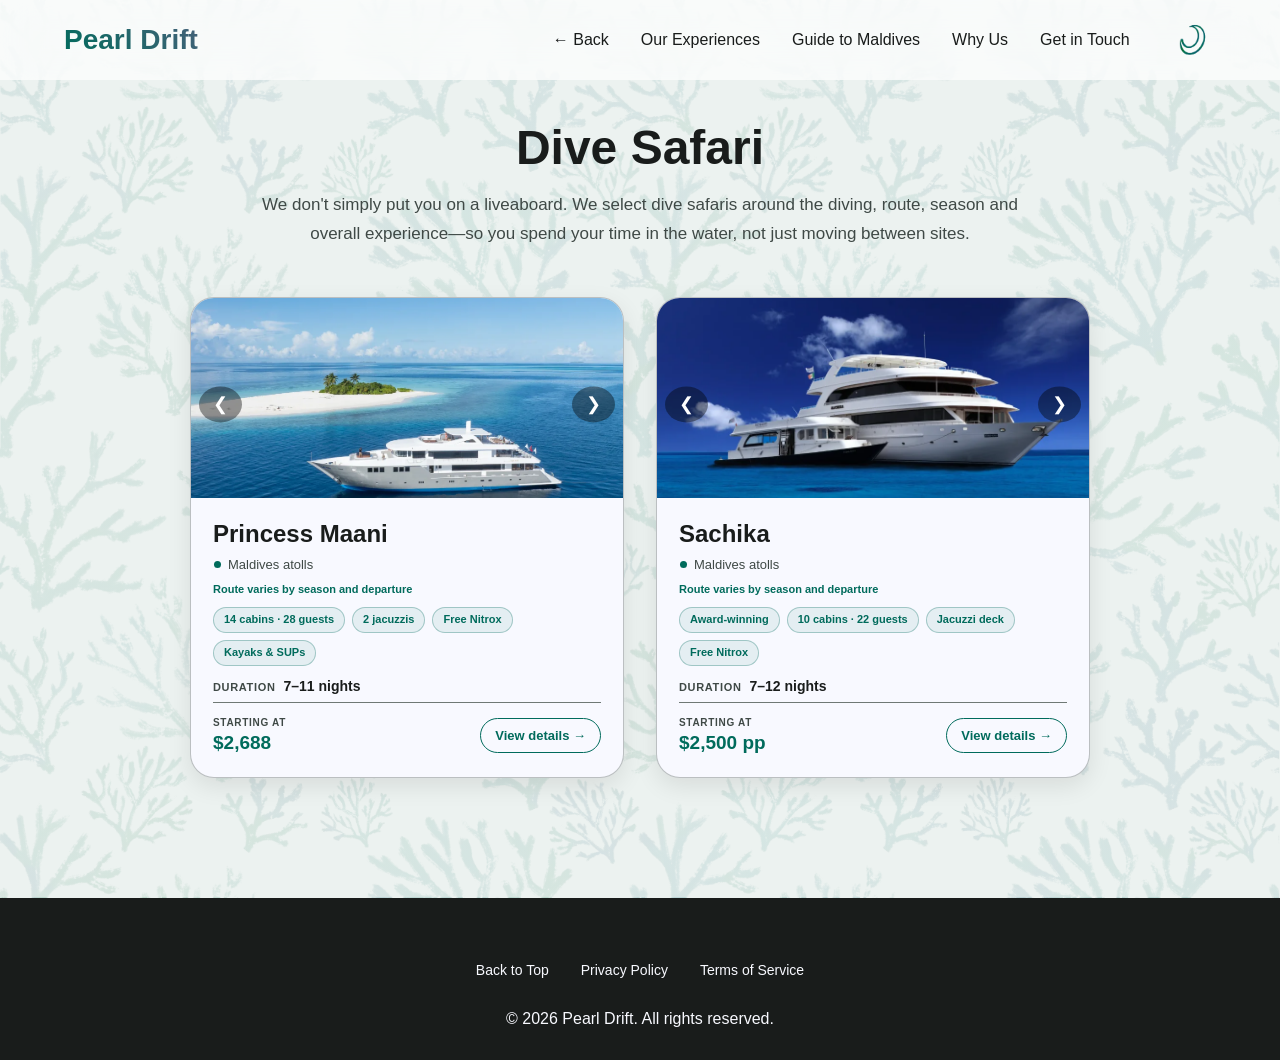
==== commit 0de051c4: "Add files via upload" ====
--- a/divesaf.html
+++ b/divesaf.html
@@ -253,6 +253,8 @@
 
             document.getElementById('detailsModalTitle').textContent = tour.title || record.title;
             const facts = [
+                ["Duration", record.duration],
+                ["Location", tour.location],
                 ["Best time", record.bestTimeToVisit],
                 [String(record.price || '').startsWith('From ') ? "Starting price" : "Price", record.price]
             ].filter(([, value]) => value);
--- a/css/listings.css
+++ b/css/listings.css
@@ -93,28 +93,26 @@
         }
 
         .tour-card {
-            background: var(--card-background);
-            border-radius: 28px;
+            background: var(--surface);
+            border-radius: 24px;
             overflow: hidden;
-            transition: all 0.3s cubic-bezier(0.4, 2, 0.2, 1);
-            box-shadow: 0 8px 24px rgba(0, 0, 0, 0.1);
-            backdrop-filter: blur(10px);
-            border: 0.5px solid var(--outline);
+            transition: transform 0.25s ease, box-shadow 0.25s ease;
+            box-shadow: 0 8px 24px rgba(0, 0, 0, 0.09);
+            border: 1px solid color-mix(in srgb, var(--outline) 45%, transparent);
             display: flex;
             flex-direction: column;
         }
 
         .tour-card:hover {
-            transform: translateY(-8px);
-            box-shadow: 0 16px 40px rgba(0, 0, 0, 0.15);
+            transform: translateY(-4px);
+            box-shadow: 0 14px 32px rgba(0, 0, 0, 0.14);
         }
 
         .tour-image-slideshow {
             position: relative;
             width: 100%;
-            height: 200px;
+            height: 210px;
             overflow: hidden;
-            border-radius: 8px;
             cursor: pointer;
         }
 
@@ -163,16 +161,17 @@
             flex: 1 1 auto;
             display: flex;
             flex-direction: column;
-            padding: 32px;
+            padding: 22px;
             height: auto;
-
+            gap: 7px;
         }
 
         .tour-content h3 {
             font-size: clamp(20px, 4vw, 24px);
-            font-weight: 600;
-            margin-bottom: 16px;
+            font-weight: 650;
+            margin: 0;
             color: var(--on-surface);
+            line-height: 1.2;
         }
 
         #detailsModalBody.is-scrollable:not(.is-at-scroll-end) {
@@ -185,33 +184,78 @@
             outline-offset: 2px;
         }
 
-        /* Listing details, badges, and actions */
-        .tour-badges {
+        /* Listing details, compact highlights, and actions */
+        .tour-card-highlights {
             display: flex;
             flex-wrap: wrap;
-            gap: 8px;
-            margin-top: 0;
-            margin-bottom: 16px;
-        }
-
-        .tour-badge {
+            align-content: flex-start;
+            gap: 7px;
+            margin-top: 3px;
+            height: 60px;
+            overflow: hidden;
+        }
+
+        .tour-card-highlight {
             display: inline-flex;
             align-items: center;
-            padding: 8px 12px;
-            border: 0.5px solid var(--primary);
+            padding: 5px 10px;
+            border: 1px solid color-mix(in srgb, var(--primary) 30%, transparent);
             border-radius: 999px;
-            background: transparent;
+            background: color-mix(in srgb, var(--primary) 8%, var(--surface));
             color: var(--primary);
-            font-size: 12px;
+            font-size: 11px;
             font-weight: 600;
-
+            line-height: 1.25;
         }
 
         .tour-meta {
-            margin: -4px 0 12px;
+            margin: 0;
             color: var(--on-surface-variant);
             font-size: 13px;
             line-height: 1.4;
+        }
+
+        .tour-meta::before {
+            content: "";
+            display: inline-block;
+            width: 7px;
+            height: 7px;
+            margin: 0 7px 1px 1px;
+            border-radius: 50%;
+            background: var(--primary);
+        }
+
+        .tour-route-note {
+            margin: 1px 0 0;
+            color: var(--primary);
+            font-size: 11px;
+            font-weight: 600;
+            line-height: 1.4;
+        }
+
+        .tour-duration {
+            display: flex;
+            align-items: baseline;
+            gap: 8px;
+            align-self: flex-start;
+            max-width: 100%;
+            margin: 4px 0 0;
+            color: var(--on-surface);
+        }
+
+        .tour-duration-label {
+            color: var(--on-surface-variant);
+            font-size: 11px;
+            font-weight: 600;
+            letter-spacing: 0.06em;
+            text-transform: uppercase;
+        }
+
+        .tour-duration strong {
+            color: var(--on-surface);
+            font-size: 14px;
+            font-weight: 600;
+            line-height: 1.2;
         }
 
         .modal-section {
@@ -240,23 +284,27 @@
         }
 
         .tour-price {
-            font-size: 20px;
+            font-size: 19px;
             font-weight: 700;
             color: var(--primary);
             margin: 0;
             min-width: 0;
+            line-height: 1.2;
+        }
+
+        .tour-price-label {
+            display: block;
+            margin-bottom: 3px;
+            color: var(--on-surface-variant);
+            font-size: 10px;
+            font-weight: 600;
+            letter-spacing: 0.07em;
+            line-height: 1.2;
+            text-transform: uppercase;
         }
 
         .tour-price-block {
             min-width: 0;
-        }
-
-        .tour-price-note {
-            max-width: 30ch;
-            margin: 4px 0 0;
-            color: var(--on-surface-variant);
-            font-size: 11px;
-            line-height: 1.35;
         }
 
         .tour-card-footer {
@@ -265,11 +313,34 @@
             justify-content: space-between;
             gap: 12px;
             margin-top: auto;
+            padding-top: 14px;
+            border-top: 1px solid var(--outline);
         }
 
         .tour-card-footer .Contact-details-button {
             min-width: 0;
-            padding: 12px 16px;
+            padding: 9px 14px;
+            border: 1px solid var(--primary);
+            border-radius: 999px;
+            background: transparent;
+            color: var(--primary);
+            box-shadow: none;
+            font-size: 13px;
+            font-weight: 600;
+            white-space: nowrap;
+        }
+
+        .tour-card-footer .Contact-details-button:hover {
+            transform: translateY(-1px);
+            background: var(--primary);
+            color: var(--on-primary);
+            box-shadow: none;
+            text-decoration: none;
+        }
+
+        .tour-card-footer .Contact-details-button:focus-visible {
+            outline: 2px solid var(--primary);
+            outline-offset: 3px;
         }
 
         .Contact-details-button {
@@ -351,7 +422,7 @@
             }
 
             .tour-content {
-                padding: 32px 24px;
+                padding: 22px 20px;
             }
 
             .footer-links {
@@ -418,16 +489,7 @@
             }
 
             .tour-content {
-                padding: 24px 20px;
-            }
-
-            .tour-card-footer {
-                align-items: stretch;
-                flex-direction: column;
-            }
-
-            .tour-card-footer .Contact-details-button {
-                width: 100%;
+                padding: 20px 18px;
             }
 
             .logo {
@@ -1017,6 +1079,3 @@
     --tours-background-image: url("../images/back/spe/specD.webp");
 }
 
-html[data-page="local"] .tour-badge {
-    opacity: 90%;
-}
